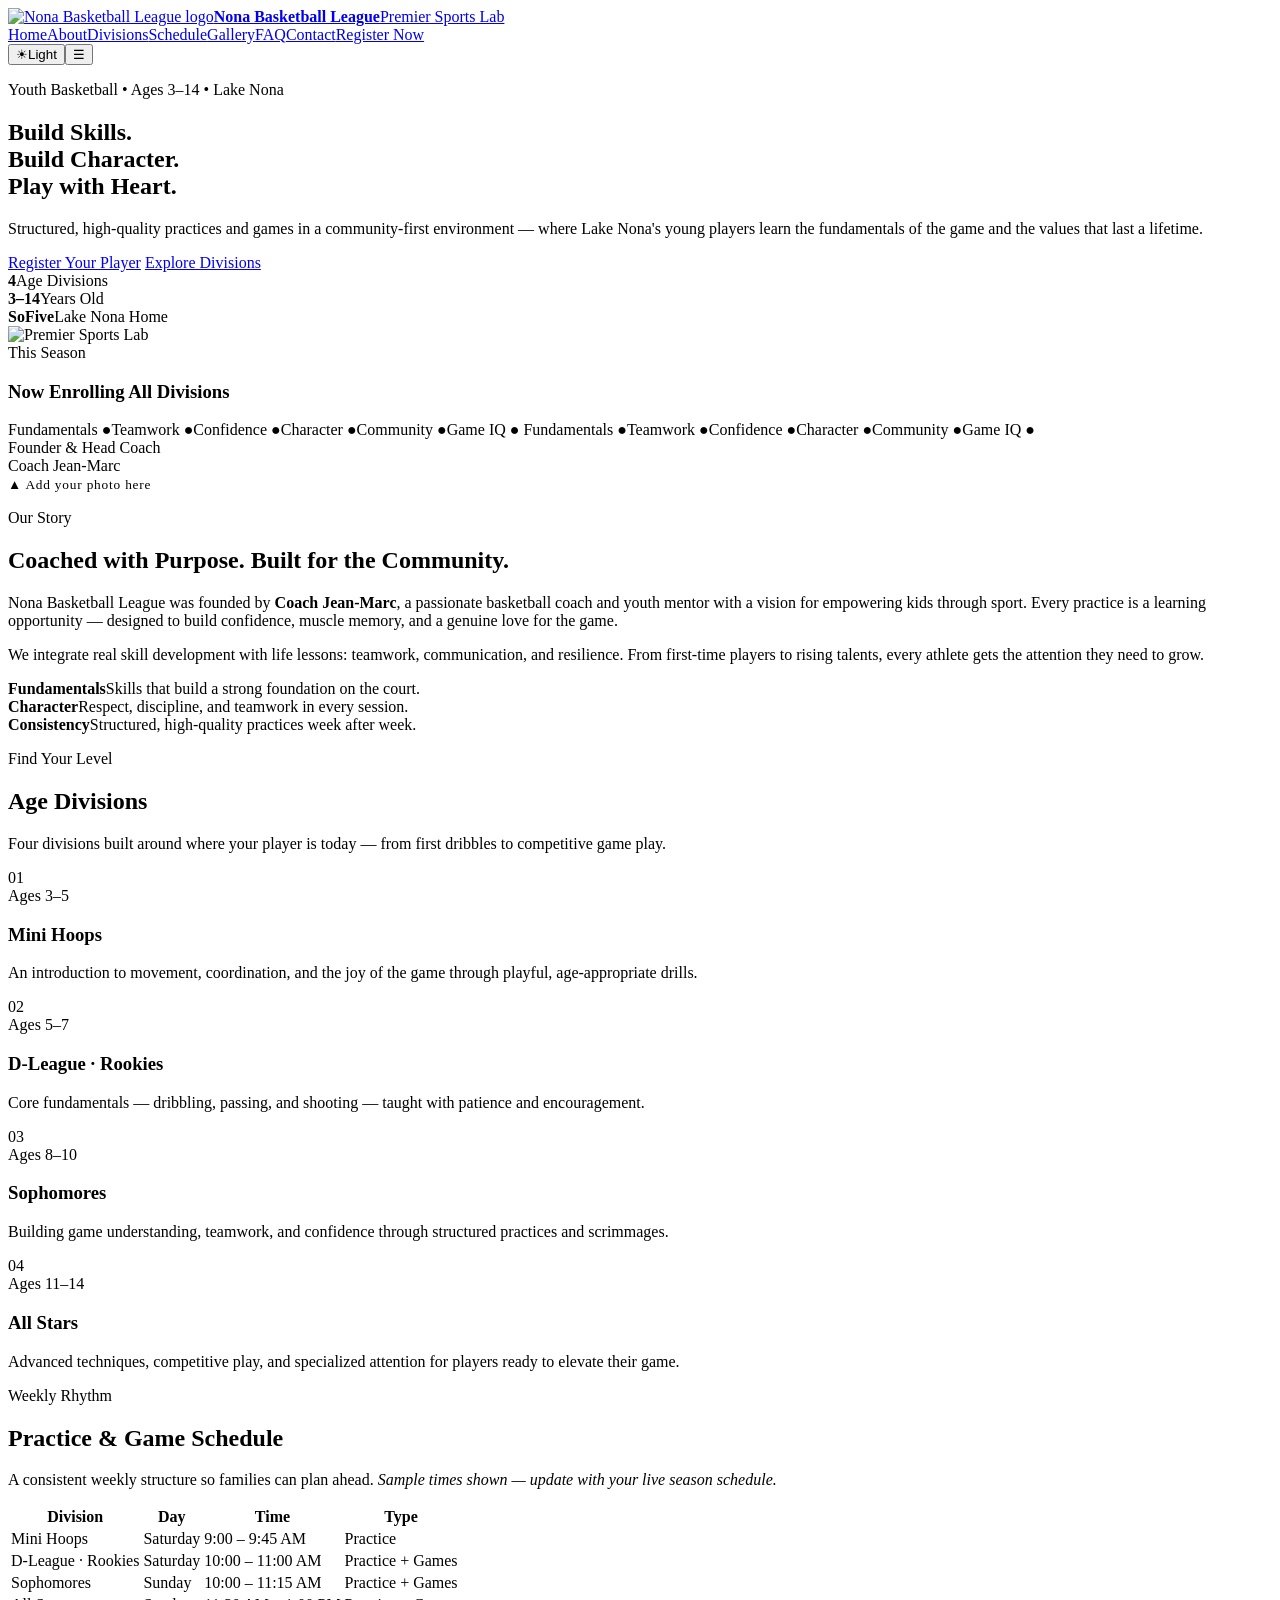
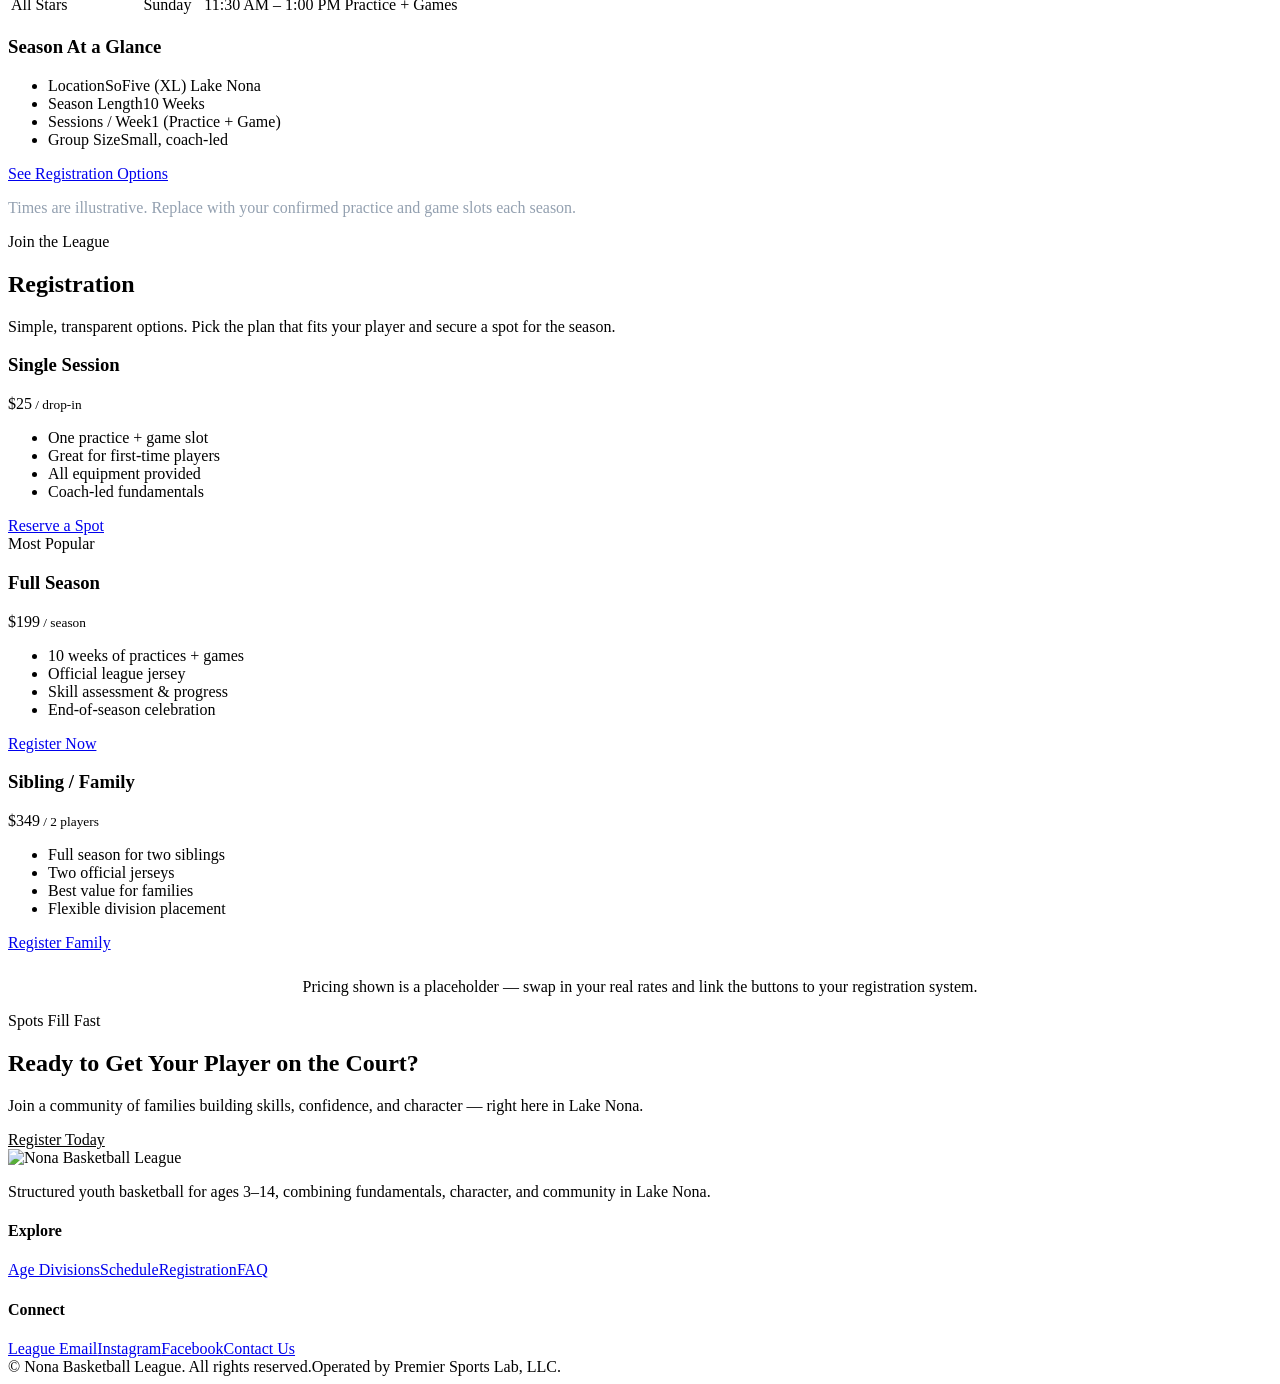
==== index.html @ 22190ec7 "Add files via upload" ====
<!doctype html><html lang="en"><head><meta charset="utf-8"><meta name="viewport" content="width=device-width,initial-scale=1"><title>Nona Basketball League | Lake Nona Youth Basketball</title><meta name="description" content="Structured youth basketball in Lake Nona for ages 3–14. Fundamentals, character, and community."><link rel="preconnect" href="https://fonts.googleapis.com"><link rel="preconnect" href="https://fonts.gstatic.com" crossorigin><link href="https://fonts.googleapis.com/css2?family=Anton&family=Barlow:wght@400;500;600;700&family=Barlow+Condensed:wght@600;700&display=swap" rel="stylesheet"><link rel="icon" href="assets/images/favicon.svg" type="image/svg+xml"><link rel="stylesheet" href="assets/css/styles.css"></head><body class="theme-dark"><header class="nav"><div class="wrap nav-inner"><a class="brand" href="index.html"><img class="logo-img" src="assets/images/image-1.png" alt="Nona Basketball League logo"><span class="brand-sub"><b>Nona Basketball League</b><span>Premier Sports Lab</span></span></a><nav class="links" id="menu" aria-label="Primary navigation"><a class="active" href="index.html">Home</a><a class="" href="about.html">About</a><a class="" href="divisions.html">Divisions</a><a class="" href="schedule.html">Schedule</a><a class="" href="gallery.html">Gallery</a><a class="" href="faq.html">FAQ</a><a class="" href="contact.html">Contact</a><a class="btn btn-primary nav-cta" data-href="registrationUrl" href="register.html">Register Now</a></nav><div class="nav-right"><button class="theme-toggle" id="themeToggle" type="button" aria-label="Toggle theme"><span id="themeIcon">☀</span><span id="themeLabel">Light</span></button><button class="burger" id="burger" type="button" aria-expanded="false" aria-controls="menu" aria-label="Open menu">☰</button></div></div></header><main><section class="hero" id="top" style="padding:0">
<div class="wrap hero-inner">
<div>
<p class="eyebrow">Youth Basketball • Ages 3–14 • Lake Nona</p>
<h1>Build <span class="o">Skills.</span><br/>Build <span class="g">Character.</span><br/>Play with Heart.</h1>
<p class="lead">Structured, high-quality practices and games in a community-first environment — where Lake Nona's young players learn the fundamentals of the game and the values that last a lifetime.</p>
<div class="hero-cta">
<a class="btn btn-primary" href="register.html">Register Your Player</a>
<a class="btn btn-ghost" href="divisions.html">Explore Divisions</a>
</div>
<div class="hero-stats">
<div class="s"><b>4</b><span>Age Divisions</span></div>
<div class="s"><b>3–14</b><span>Years Old</span></div>
<div class="s"><b>SoFive</b><span>Lake Nona Home</span></div>
</div>
</div>
<div class="hero-card">
<div class="court"></div>
<img alt="Premier Sports Lab" class="hero-logo" id="heroLogo" src="assets/images/image-1.png"/>
<div class="tag">
<div class="k">This Season</div>
<h3>Now Enrolling All Divisions</h3>
</div>
</div>
</div>
</section><div aria-hidden="true" class="strip">
<div class="track">
<span>Fundamentals <span class="dot">●</span></span><span>Teamwork <span class="dot">●</span></span><span>Confidence <span class="dot">●</span></span><span>Character <span class="dot">●</span></span><span>Community <span class="dot">●</span></span><span>Game IQ <span class="dot">●</span></span>
<span>Fundamentals <span class="dot">●</span></span><span>Teamwork <span class="dot">●</span></span><span>Confidence <span class="dot">●</span></span><span>Character <span class="dot">●</span></span><span>Community <span class="dot">●</span></span><span>Game IQ <span class="dot">●</span></span>
</div>
</div><section id="about">
<div class="wrap about-grid">
<div class="coach-photo">
<span class="badge">Founder &amp; Head Coach</span>
<div class="ph">Coach Jean-Marc<br/><small style="letter-spacing:.06em">▲ Add your photo here</small></div>
</div>
<div class="about-copy">
<p class="eyebrow">Our Story</p>
<h2>Coached with Purpose. Built for the Community.</h2>
<p>Nona Basketball League was founded by <b>Coach Jean-Marc</b>, a passionate basketball coach and youth mentor with a vision for empowering kids through sport. Every practice is a learning opportunity — designed to build confidence, muscle memory, and a genuine love for the game.</p>
<p style="margin-top:14px">We integrate real skill development with life lessons: teamwork, communication, and resilience. From first-time players to rising talents, every athlete gets the attention they need to grow.</p>
<div class="values">
<div class="value o"><b>Fundamentals</b><span>Skills that build a strong foundation on the court.</span></div>
<div class="value g"><b>Character</b><span>Respect, discipline, and teamwork in every session.</span></div>
<div class="value d"><b>Consistency</b><span>Structured, high-quality practices week after week.</span></div>
</div>
</div>
</div>
</section><section class="soft" id="divisions">
<div class="wrap">
<div class="section-head center">
<p class="eyebrow">Find Your Level</p>
<h2>Age Divisions</h2>
<p>Four divisions built around where your player is today — from first dribbles to competitive game play.</p>
</div>
<div class="div-grid">
<div class="div-card"><div class="num">01</div><span class="age">Ages 3–5</span><h3>Mini Hoops</h3><p>An introduction to movement, coordination, and the joy of the game through playful, age-appropriate drills.</p></div>
<div class="div-card"><div class="num">02</div><span class="age">Ages 5–7</span><h3>D-League · Rookies</h3><p>Core fundamentals — dribbling, passing, and shooting — taught with patience and encouragement.</p></div>
<div class="div-card"><div class="num">03</div><span class="age">Ages 8–10</span><h3>Sophomores</h3><p>Building game understanding, teamwork, and confidence through structured practices and scrimmages.</p></div>
<div class="div-card"><div class="num">04</div><span class="age">Ages 11–14</span><h3>All Stars</h3><p>Advanced techniques, competitive play, and specialized attention for players ready to elevate their game.</p></div>
</div>
</div>
</section><section id="schedule">
<div class="wrap">
<div class="section-head">
<p class="eyebrow">Weekly Rhythm</p>
<h2>Practice &amp; Game Schedule</h2>
<p>A consistent weekly structure so families can plan ahead. <em>Sample times shown — update with your live season schedule.</em></p>
</div>
<div class="sched-wrap">
<table class="sched">
<thead><tr><th>Division</th><th>Day</th><th>Time</th><th>Type</th></tr></thead>
<tbody>
<tr><td class="day">Mini Hoops</td><td>Saturday</td><td>9:00 – 9:45 AM</td><td><span class="pill">Practice</span></td></tr>
<tr><td class="day">D-League · Rookies</td><td>Saturday</td><td>10:00 – 11:00 AM</td><td><span class="pill">Practice + Games</span></td></tr>
<tr><td class="day">Sophomores</td><td>Sunday</td><td>10:00 – 11:15 AM</td><td><span class="pill">Practice + Games</span></td></tr>
<tr><td class="day">All Stars</td><td>Sunday</td><td>11:30 AM – 1:00 PM</td><td><span class="pill">Practice + Games</span></td></tr>
</tbody>
</table>
<div class="season-card">
<h3>Season At a Glance</h3>
<ul>
<li><span>Location</span><span>SoFive (XL) Lake Nona</span></li>
<li><span>Season Length</span><span>10 Weeks</span></li>
<li><span>Sessions / Week</span><span>1 (Practice + Game)</span></li>
<li><span>Group Size</span><span>Small, coach-led</span></li>
</ul>
<a class="btn btn-green" href="register.html" style="width:100%;justify-content:center;margin-top:18px">See Registration Options</a>
<p class="note" style="color:#93a0b0">Times are illustrative. Replace with your confirmed practice and game slots each season.</p>
</div>
</div>
</div>
</section><section class="soft" id="register">
<div class="wrap">
<div class="section-head center">
<p class="eyebrow">Join the League</p>
<h2>Registration</h2>
<p>Simple, transparent options. Pick the plan that fits your player and secure a spot for the season.</p>
</div>
<div class="price-grid">
<div class="price">
<h3>Single Session</h3>
<div class="amt">$25<small> / drop-in</small></div>
<ul><li>One practice + game slot</li><li>Great for first-time players</li><li>All equipment provided</li><li>Coach-led fundamentals</li></ul>
<a class="btn btn-primary" href="register.html">Reserve a Spot</a>
</div>
<div class="price feature">
<div class="rec">Most Popular</div>
<h3>Full Season</h3>
<div class="amt">$199<small> / season</small></div>
<ul><li>10 weeks of practices + games</li><li>Official league jersey</li><li>Skill assessment &amp; progress</li><li>End-of-season celebration</li></ul>
<a class="btn btn-primary" href="register.html">Register Now</a>
</div>
<div class="price">
<h3>Sibling / Family</h3>
<div class="amt">$349<small> / 2 players</small></div>
<ul><li>Full season for two siblings</li><li>Two official jerseys</li><li>Best value for families</li><li>Flexible division placement</li></ul>
<a class="btn btn-primary" href="register.html">Register Family</a>
</div>
</div>
<div style="max-width:820px;margin:26px auto 0;text-align:center"><span class="editnote" style="display:inline-block">Pricing shown is a placeholder — swap in your real rates and link the buttons to your registration system.</span></div>
</div>
</section><section style="padding-top:0">
<div class="wrap">
<div class="cta-band">
<p class="eyebrow">Spots Fill Fast</p>
<h2>Ready to Get Your Player on the Court?</h2>
<p>Join a community of families building skills, confidence, and character — right here in Lake Nona.</p>
<a class="btn" href="register.html" style="background:#fff;color:var(--orange-dark)">Register Today</a>
</div>
</div>
</section></main><footer><div class="wrap"><div class="foot-grid"><div class="foot-brand"><img src="assets/images/image-1.png" alt="Nona Basketball League" style="height:52px;width:auto"><p>Structured youth basketball for ages 3–14, combining fundamentals, character, and community in Lake Nona.</p></div><div><h4>Explore</h4><a href="divisions.html">Age Divisions</a><a href="schedule.html">Schedule</a><a href="register.html">Registration</a><a href="faq.html">FAQ</a></div><div><h4>Connect</h4><a data-href="email" href="contact.html"><span data-config="email">League Email</span></a><a data-href="instagramUrl" href="#">Instagram</a><a data-href="facebookUrl" href="#">Facebook</a><a href="contact.html">Contact Us</a></div></div><div class="foot-bottom"><span>© <span data-year></span> Nona Basketball League. All rights reserved.</span><span>Operated by <span data-config="legalName">Premier Sports Lab, LLC</span>.</span></div></div></footer><script src="assets/js/config.js"></script><script src="assets/js/site.js"></script></body></html>
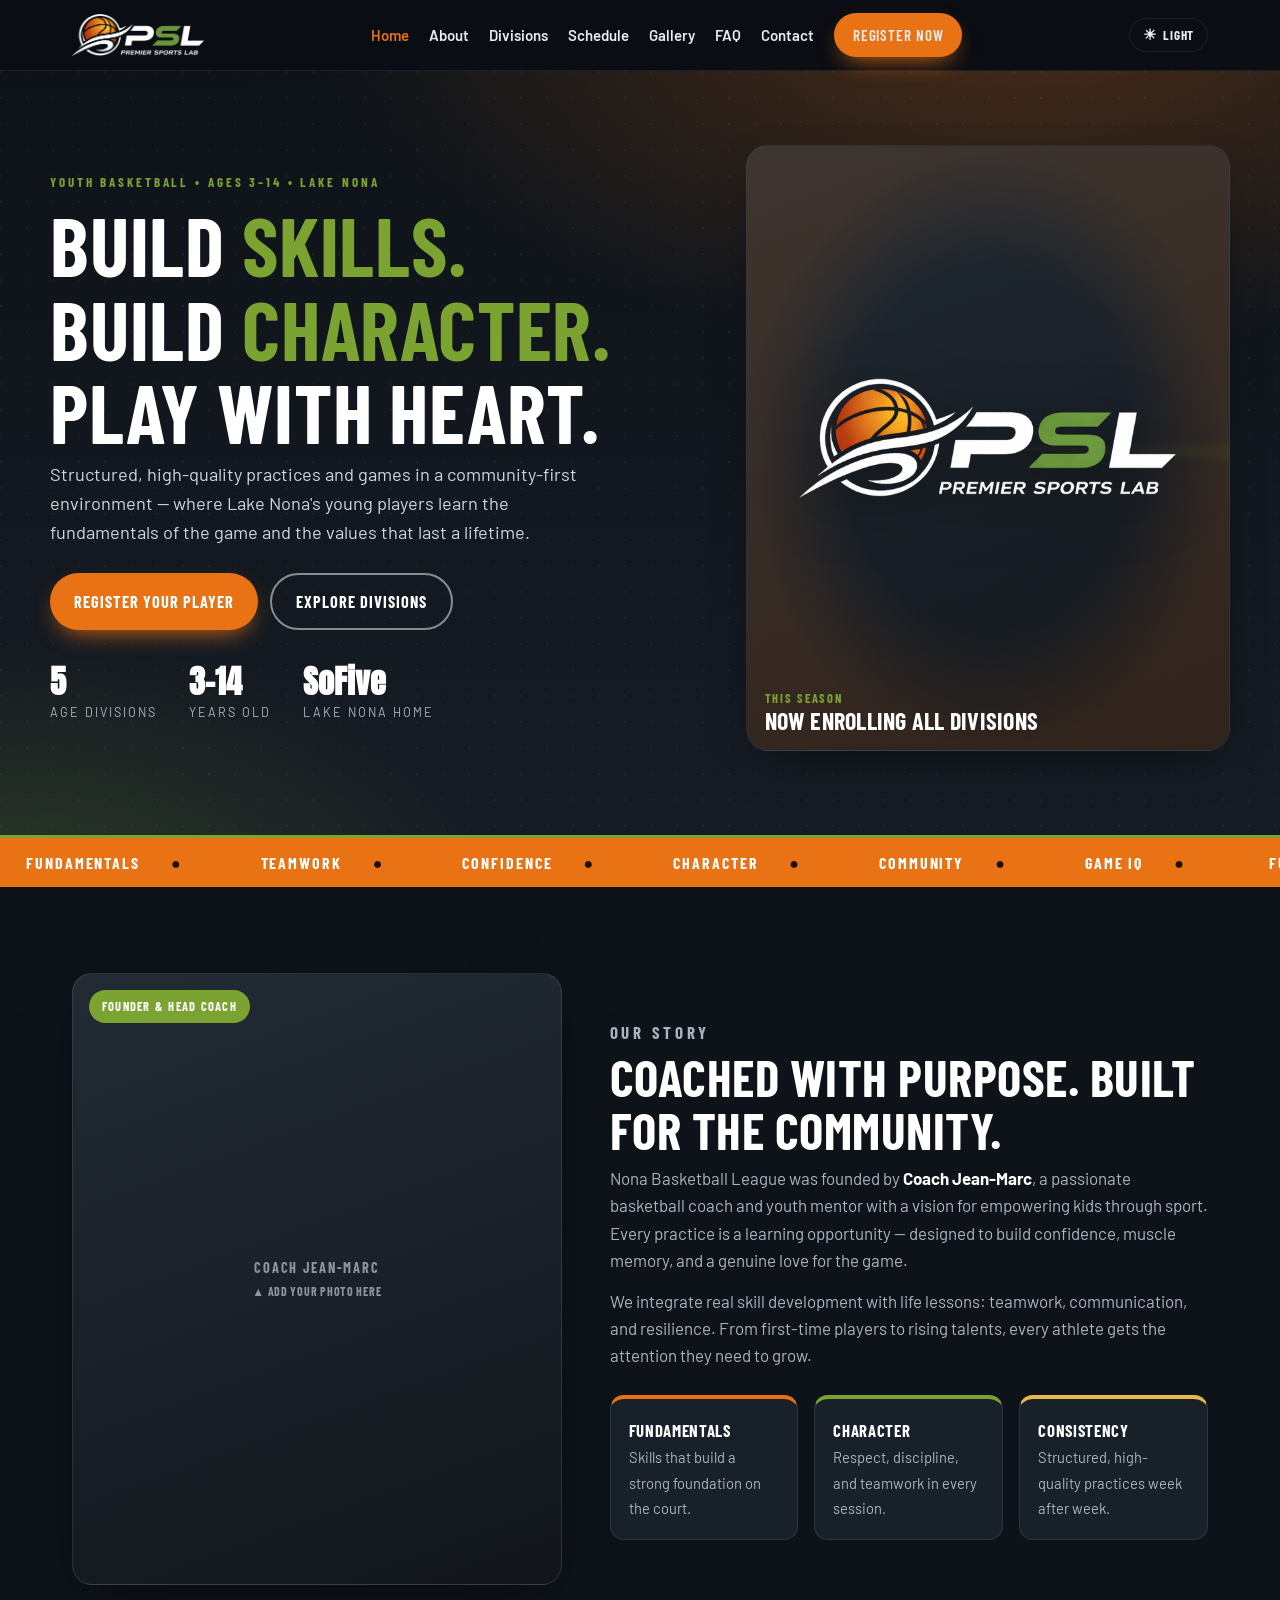
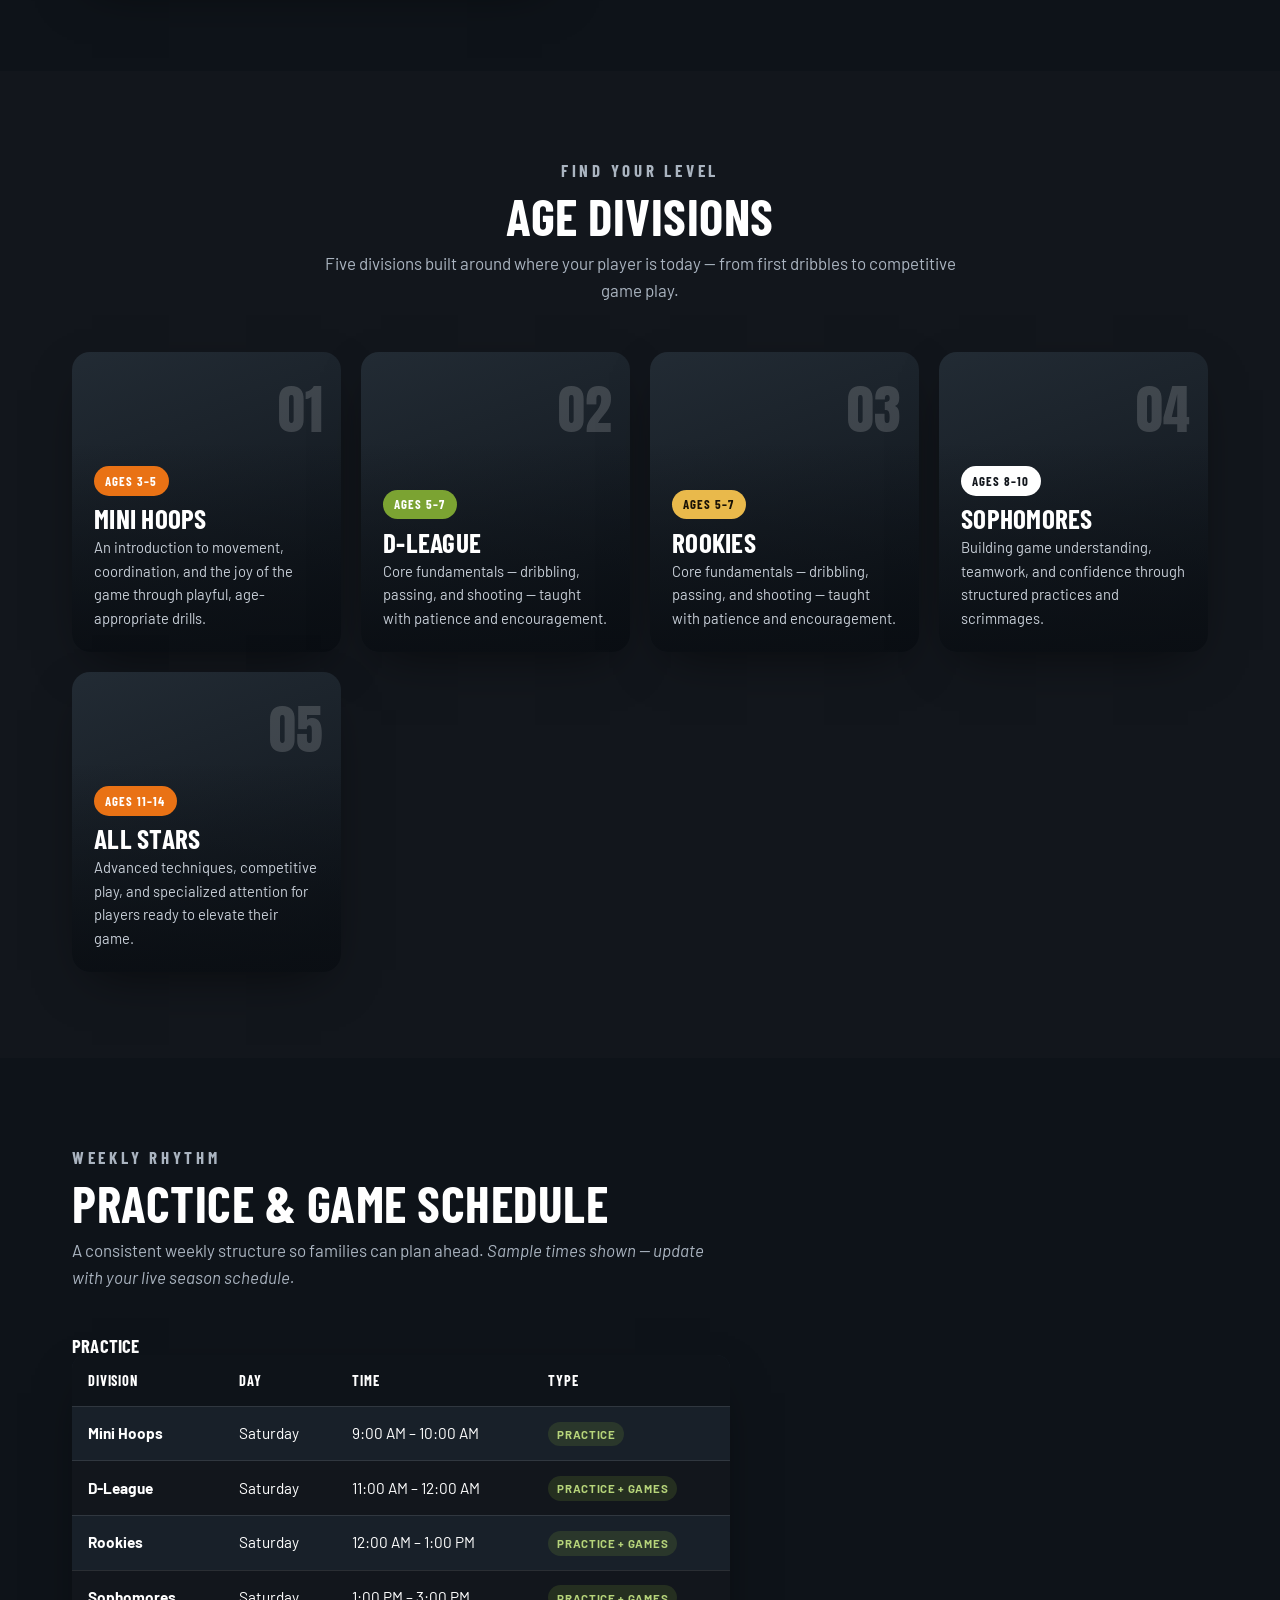
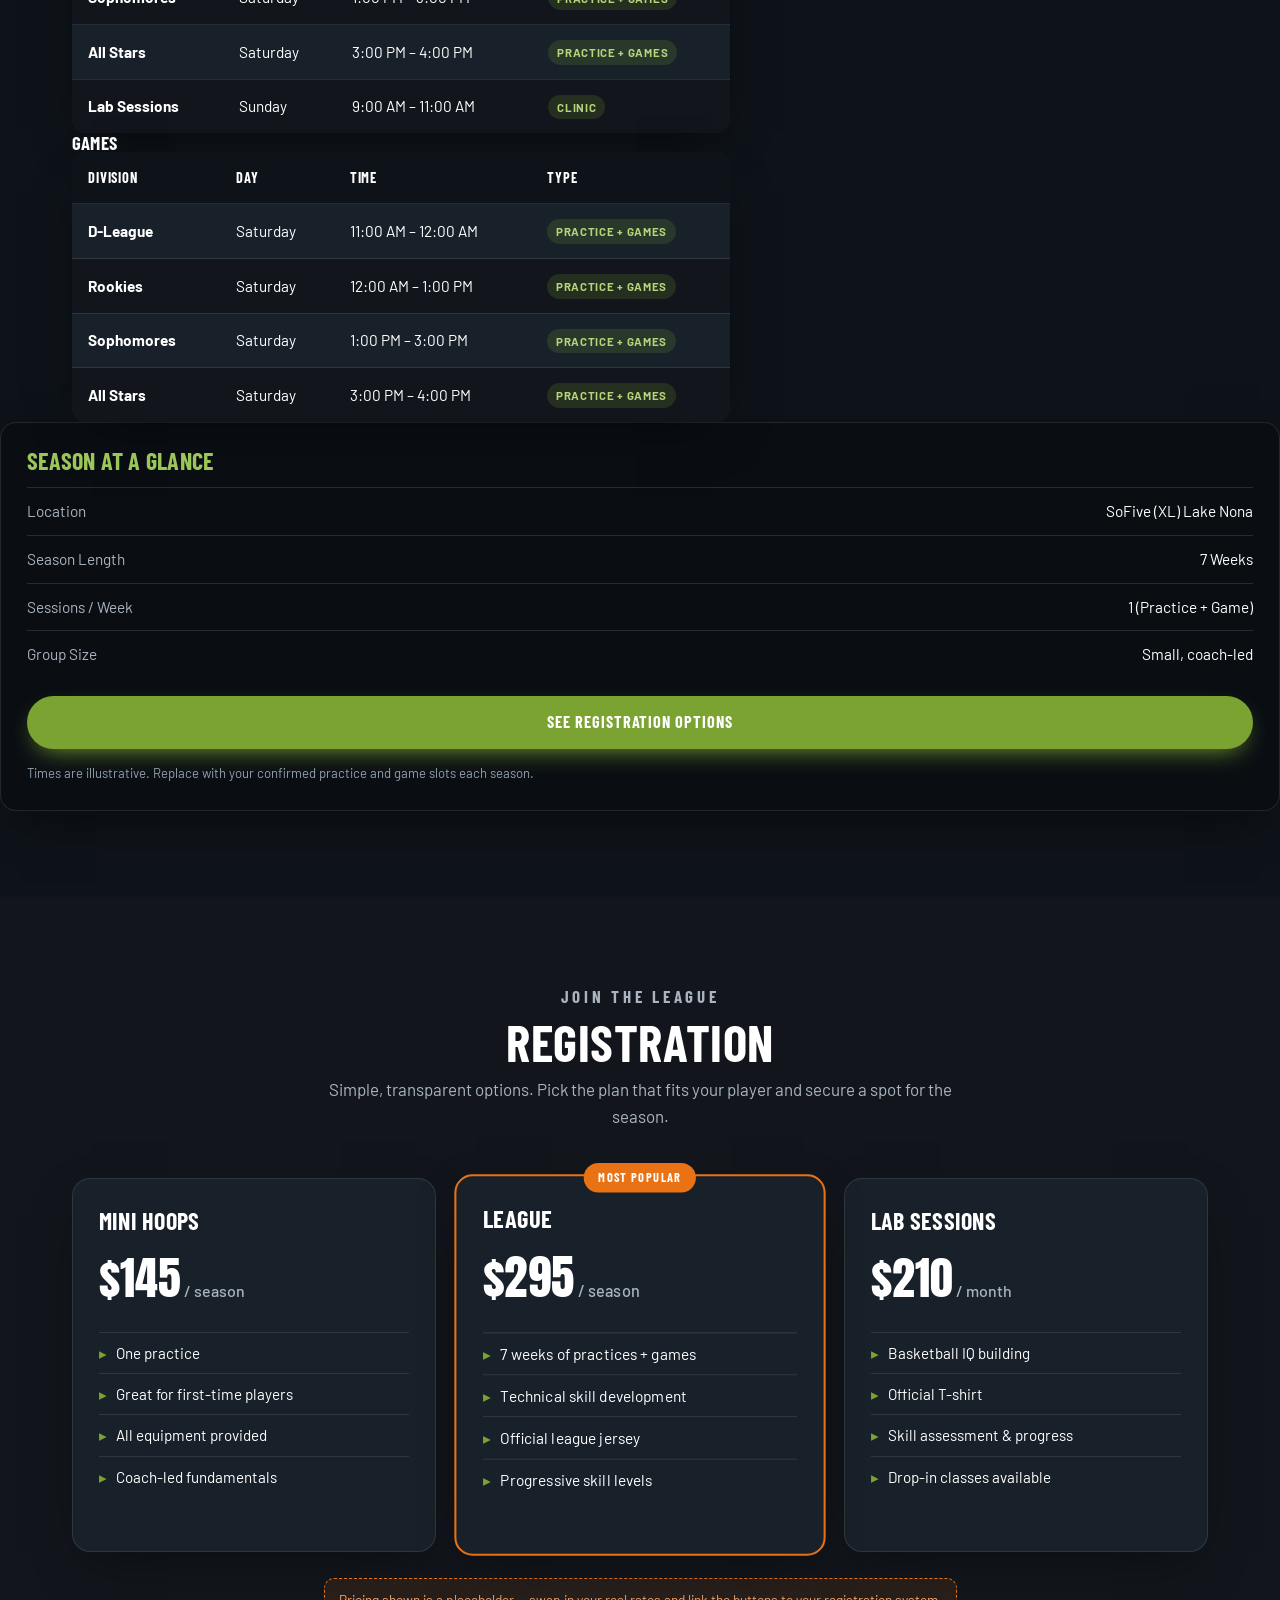
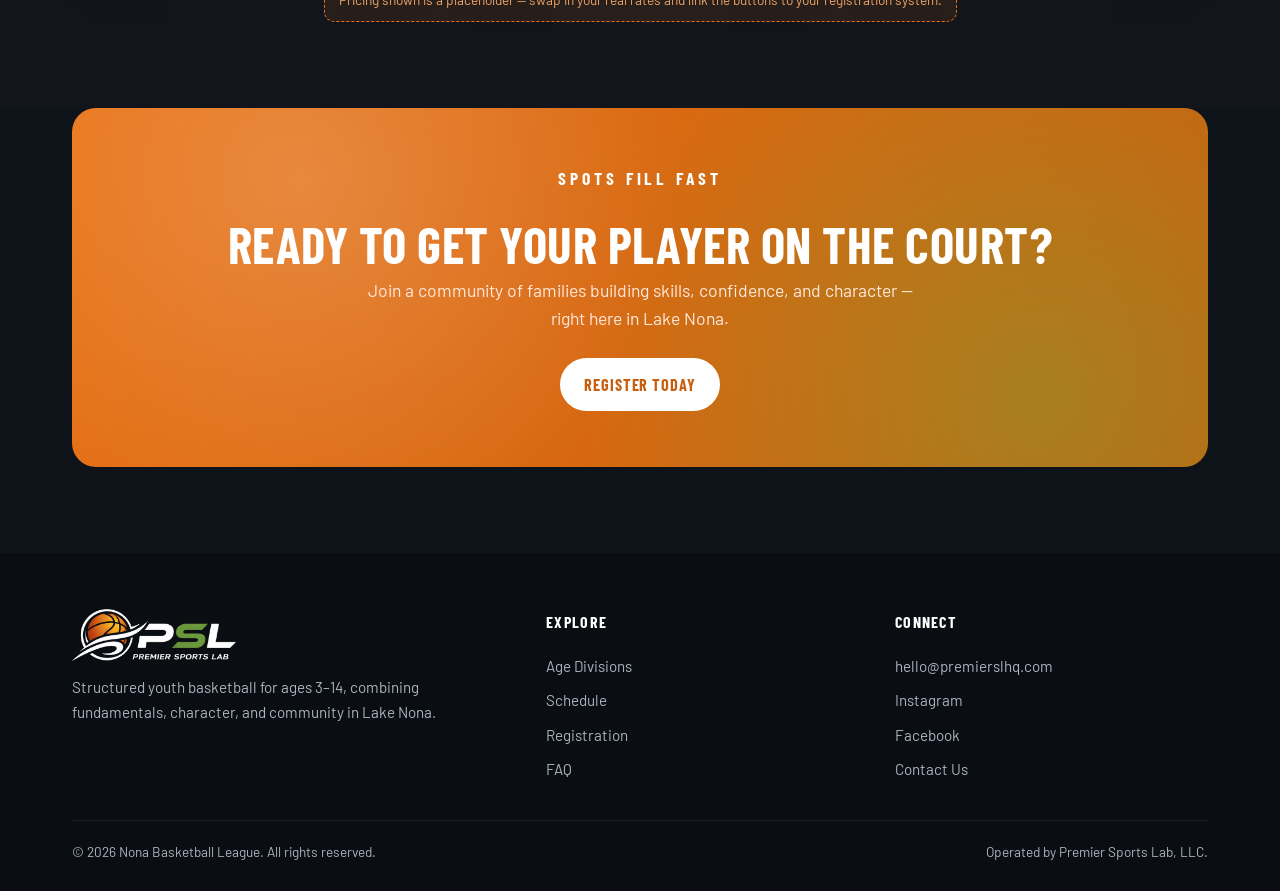
==== commit 2254e7cf: "ADDED FROM PREVIEW" ====
--- a/index.html
+++ b/index.html
@@ -1,132 +1,478 @@
-<!doctype html><html lang="en"><head><meta charset="utf-8"><meta name="viewport" content="width=device-width,initial-scale=1"><title>Nona Basketball League | Lake Nona Youth Basketball</title><meta name="description" content="Structured youth basketball in Lake Nona for ages 3–14. Fundamentals, character, and community."><link rel="preconnect" href="https://fonts.googleapis.com"><link rel="preconnect" href="https://fonts.gstatic.com" crossorigin><link href="https://fonts.googleapis.com/css2?family=Anton&family=Barlow:wght@400;500;600;700&family=Barlow+Condensed:wght@600;700&display=swap" rel="stylesheet"><link rel="icon" href="assets/images/favicon.svg" type="image/svg+xml"><link rel="stylesheet" href="assets/css/styles.css"></head><body class="theme-dark"><header class="nav"><div class="wrap nav-inner"><a class="brand" href="index.html"><img class="logo-img" src="assets/images/image-1.png" alt="Nona Basketball League logo"><span class="brand-sub"><b>Nona Basketball League</b><span>Premier Sports Lab</span></span></a><nav class="links" id="menu" aria-label="Primary navigation"><a class="active" href="index.html">Home</a><a class="" href="about.html">About</a><a class="" href="divisions.html">Divisions</a><a class="" href="schedule.html">Schedule</a><a class="" href="gallery.html">Gallery</a><a class="" href="faq.html">FAQ</a><a class="" href="contact.html">Contact</a><a class="btn btn-primary nav-cta" data-href="registrationUrl" href="register.html">Register Now</a></nav><div class="nav-right"><button class="theme-toggle" id="themeToggle" type="button" aria-label="Toggle theme"><span id="themeIcon">☀</span><span id="themeLabel">Light</span></button><button class="burger" id="burger" type="button" aria-expanded="false" aria-controls="menu" aria-label="Open menu">☰</button></div></div></header><main><section class="hero" id="top" style="padding:0">
-<div class="wrap hero-inner">
-<div>
-<p class="eyebrow">Youth Basketball • Ages 3–14 • Lake Nona</p>
-<h1>Build <span class="o">Skills.</span><br/>Build <span class="g">Character.</span><br/>Play with Heart.</h1>
-<p class="lead">Structured, high-quality practices and games in a community-first environment — where Lake Nona's young players learn the fundamentals of the game and the values that last a lifetime.</p>
-<div class="hero-cta">
-<a class="btn btn-primary" href="register.html">Register Your Player</a>
-<a class="btn btn-ghost" href="divisions.html">Explore Divisions</a>
-</div>
-<div class="hero-stats">
-<div class="s"><b>4</b><span>Age Divisions</span></div>
-<div class="s"><b>3–14</b><span>Years Old</span></div>
-<div class="s"><b>SoFive</b><span>Lake Nona Home</span></div>
-</div>
-</div>
-<div class="hero-card">
-<div class="court"></div>
-<img alt="Premier Sports Lab" class="hero-logo" id="heroLogo" src="assets/images/image-1.png"/>
-<div class="tag">
-<div class="k">This Season</div>
-<h3>Now Enrolling All Divisions</h3>
-</div>
-</div>
-</div>
-</section><div aria-hidden="true" class="strip">
-<div class="track">
-<span>Fundamentals <span class="dot">●</span></span><span>Teamwork <span class="dot">●</span></span><span>Confidence <span class="dot">●</span></span><span>Character <span class="dot">●</span></span><span>Community <span class="dot">●</span></span><span>Game IQ <span class="dot">●</span></span>
-<span>Fundamentals <span class="dot">●</span></span><span>Teamwork <span class="dot">●</span></span><span>Confidence <span class="dot">●</span></span><span>Character <span class="dot">●</span></span><span>Community <span class="dot">●</span></span><span>Game IQ <span class="dot">●</span></span>
-</div>
-</div><section id="about">
-<div class="wrap about-grid">
-<div class="coach-photo">
-<span class="badge">Founder &amp; Head Coach</span>
-<div class="ph">Coach Jean-Marc<br/><small style="letter-spacing:.06em">▲ Add your photo here</small></div>
-</div>
-<div class="about-copy">
-<p class="eyebrow">Our Story</p>
-<h2>Coached with Purpose. Built for the Community.</h2>
-<p>Nona Basketball League was founded by <b>Coach Jean-Marc</b>, a passionate basketball coach and youth mentor with a vision for empowering kids through sport. Every practice is a learning opportunity — designed to build confidence, muscle memory, and a genuine love for the game.</p>
-<p style="margin-top:14px">We integrate real skill development with life lessons: teamwork, communication, and resilience. From first-time players to rising talents, every athlete gets the attention they need to grow.</p>
-<div class="values">
-<div class="value o"><b>Fundamentals</b><span>Skills that build a strong foundation on the court.</span></div>
-<div class="value g"><b>Character</b><span>Respect, discipline, and teamwork in every session.</span></div>
-<div class="value d"><b>Consistency</b><span>Structured, high-quality practices week after week.</span></div>
-</div>
-</div>
-</div>
-</section><section class="soft" id="divisions">
-<div class="wrap">
-<div class="section-head center">
-<p class="eyebrow">Find Your Level</p>
-<h2>Age Divisions</h2>
-<p>Four divisions built around where your player is today — from first dribbles to competitive game play.</p>
-</div>
-<div class="div-grid">
-<div class="div-card"><div class="num">01</div><span class="age">Ages 3–5</span><h3>Mini Hoops</h3><p>An introduction to movement, coordination, and the joy of the game through playful, age-appropriate drills.</p></div>
-<div class="div-card"><div class="num">02</div><span class="age">Ages 5–7</span><h3>D-League · Rookies</h3><p>Core fundamentals — dribbling, passing, and shooting — taught with patience and encouragement.</p></div>
-<div class="div-card"><div class="num">03</div><span class="age">Ages 8–10</span><h3>Sophomores</h3><p>Building game understanding, teamwork, and confidence through structured practices and scrimmages.</p></div>
-<div class="div-card"><div class="num">04</div><span class="age">Ages 11–14</span><h3>All Stars</h3><p>Advanced techniques, competitive play, and specialized attention for players ready to elevate their game.</p></div>
-</div>
-</div>
-</section><section id="schedule">
-<div class="wrap">
-<div class="section-head">
-<p class="eyebrow">Weekly Rhythm</p>
-<h2>Practice &amp; Game Schedule</h2>
-<p>A consistent weekly structure so families can plan ahead. <em>Sample times shown — update with your live season schedule.</em></p>
-</div>
-<div class="sched-wrap">
-<table class="sched">
-<thead><tr><th>Division</th><th>Day</th><th>Time</th><th>Type</th></tr></thead>
-<tbody>
-<tr><td class="day">Mini Hoops</td><td>Saturday</td><td>9:00 – 9:45 AM</td><td><span class="pill">Practice</span></td></tr>
-<tr><td class="day">D-League · Rookies</td><td>Saturday</td><td>10:00 – 11:00 AM</td><td><span class="pill">Practice + Games</span></td></tr>
-<tr><td class="day">Sophomores</td><td>Sunday</td><td>10:00 – 11:15 AM</td><td><span class="pill">Practice + Games</span></td></tr>
-<tr><td class="day">All Stars</td><td>Sunday</td><td>11:30 AM – 1:00 PM</td><td><span class="pill">Practice + Games</span></td></tr>
-</tbody>
-</table>
-<div class="season-card">
-<h3>Season At a Glance</h3>
-<ul>
-<li><span>Location</span><span>SoFive (XL) Lake Nona</span></li>
-<li><span>Season Length</span><span>10 Weeks</span></li>
-<li><span>Sessions / Week</span><span>1 (Practice + Game)</span></li>
-<li><span>Group Size</span><span>Small, coach-led</span></li>
-</ul>
-<a class="btn btn-green" href="register.html" style="width:100%;justify-content:center;margin-top:18px">See Registration Options</a>
-<p class="note" style="color:#93a0b0">Times are illustrative. Replace with your confirmed practice and game slots each season.</p>
-</div>
-</div>
-</div>
-</section><section class="soft" id="register">
-<div class="wrap">
-<div class="section-head center">
-<p class="eyebrow">Join the League</p>
-<h2>Registration</h2>
-<p>Simple, transparent options. Pick the plan that fits your player and secure a spot for the season.</p>
-</div>
-<div class="price-grid">
-<div class="price">
-<h3>Single Session</h3>
-<div class="amt">$25<small> / drop-in</small></div>
-<ul><li>One practice + game slot</li><li>Great for first-time players</li><li>All equipment provided</li><li>Coach-led fundamentals</li></ul>
-<a class="btn btn-primary" href="register.html">Reserve a Spot</a>
-</div>
-<div class="price feature">
-<div class="rec">Most Popular</div>
-<h3>Full Season</h3>
-<div class="amt">$199<small> / season</small></div>
-<ul><li>10 weeks of practices + games</li><li>Official league jersey</li><li>Skill assessment &amp; progress</li><li>End-of-season celebration</li></ul>
-<a class="btn btn-primary" href="register.html">Register Now</a>
-</div>
-<div class="price">
-<h3>Sibling / Family</h3>
-<div class="amt">$349<small> / 2 players</small></div>
-<ul><li>Full season for two siblings</li><li>Two official jerseys</li><li>Best value for families</li><li>Flexible division placement</li></ul>
-<a class="btn btn-primary" href="register.html">Register Family</a>
-</div>
-</div>
-<div style="max-width:820px;margin:26px auto 0;text-align:center"><span class="editnote" style="display:inline-block">Pricing shown is a placeholder — swap in your real rates and link the buttons to your registration system.</span></div>
-</div>
-</section><section style="padding-top:0">
-<div class="wrap">
-<div class="cta-band">
-<p class="eyebrow">Spots Fill Fast</p>
-<h2>Ready to Get Your Player on the Court?</h2>
-<p>Join a community of families building skills, confidence, and character — right here in Lake Nona.</p>
-<a class="btn" href="register.html" style="background:#fff;color:var(--orange-dark)">Register Today</a>
-</div>
-</div>
-</section></main><footer><div class="wrap"><div class="foot-grid"><div class="foot-brand"><img src="assets/images/image-1.png" alt="Nona Basketball League" style="height:52px;width:auto"><p>Structured youth basketball for ages 3–14, combining fundamentals, character, and community in Lake Nona.</p></div><div><h4>Explore</h4><a href="divisions.html">Age Divisions</a><a href="schedule.html">Schedule</a><a href="register.html">Registration</a><a href="faq.html">FAQ</a></div><div><h4>Connect</h4><a data-href="email" href="contact.html"><span data-config="email">League Email</span></a><a data-href="instagramUrl" href="#">Instagram</a><a data-href="facebookUrl" href="#">Facebook</a><a href="contact.html">Contact Us</a></div></div><div class="foot-bottom"><span>© <span data-year></span> Nona Basketball League. All rights reserved.</span><span>Operated by <span data-config="legalName">Premier Sports Lab, LLC</span>.</span></div></div></footer><script src="assets/js/config.js"></script><script src="assets/js/site.js"></script></body></html>+<!DOCTYPE html>
+<html lang="en">
+  <head>
+    <meta charset="utf-8" />
+    <meta name="viewport" content="width=device-width,initial-scale=1" />
+    <title>Nona Basketball League | Lake Nona Youth Basketball</title>
+    <meta
+      name="description"
+      content="Structured youth basketball in Lake Nona for ages 3–14. Fundamentals, character, and community."
+    />
+    <link rel="preconnect" href="https://fonts.googleapis.com" />
+    <link rel="preconnect" href="https://fonts.gstatic.com" crossorigin />
+    <link
+      href="https://fonts.googleapis.com/css2?family=Anton&family=Barlow:wght@400;500;600;700&family=Barlow+Condensed:wght@600;700&display=swap"
+      rel="stylesheet"
+    />
+    <link rel="icon" href="assets/images/favicon.svg" type="image/svg+xml" />
+    <link rel="stylesheet" href="assets/css/styles.css" />
+  </head>
+  <body class="theme-dark">
+    <header class="nav">
+      <div class="wrap nav-inner">
+        <a class="brand" href="index.html"
+          ><img
+            class="logo-img"
+            src="assets/images/image-1.png"
+            alt="Nona Basketball League logo"
+          /><span class="brand-sub"
+            ><b>Nona Basketball League</b><span>Premier Sports Lab</span></span
+          ></a
+        >
+        <nav class="links" id="menu" aria-label="Primary navigation">
+          <a class="active" href="index.html">Home</a
+          ><a class="" href="about.html">About</a
+          ><a class="" href="divisions.html">Divisions</a
+          ><a class="" href="schedule.html">Schedule</a
+          ><a class="" href="gallery.html">Gallery</a
+          ><a class="" href="faq.html">FAQ</a
+          ><a class="" href="contact.html">Contact</a
+          ><a
+            class="btn btn-primary nav-cta"
+            data-href="registrationUrl"
+            href="register.html"
+            >Register Now</a
+          >
+        </nav>
+        <div class="nav-right">
+          <button
+            class="theme-toggle"
+            id="themeToggle"
+            type="button"
+            aria-label="Toggle theme"
+          >
+            <span id="themeIcon">☀</span
+            ><span id="themeLabel">Light</span></button
+          ><button
+            class="burger"
+            id="burger"
+            type="button"
+            aria-expanded="false"
+            aria-controls="menu"
+            aria-label="Open menu"
+          >
+            ☰
+          </button>
+        </div>
+      </div>
+    </header>
+    <main>
+      <section class="hero" id="top" style="padding: 0">
+        <div class="wrap hero-inner">
+          <div>
+            <p class="eyebrow">Youth Basketball • Ages 3–14 • Lake Nona</p>
+            <h1>
+              Build <span class="o">Skills.</span><br />Build
+              <span class="g">Character.</span><br />Play with Heart.
+            </h1>
+            <p class="lead">
+              Structured, high-quality practices and games in a community-first
+              environment — where Lake Nona's young players learn the
+              fundamentals of the game and the values that last a lifetime.
+            </p>
+            <div class="hero-cta">
+              <a class="btn btn-primary" href="register.html"
+                >Register Your Player</a
+              >
+              <a class="btn btn-ghost" href="divisions.html"
+                >Explore Divisions</a
+              >
+            </div>
+            <div class="hero-stats">
+              <div class="s"><b>5</b><span>Age Divisions</span></div>
+              <div class="s"><b>3–14</b><span>Years Old</span></div>
+              <div class="s"><b>SoFive</b><span>Lake Nona Home</span></div>
+            </div>
+          </div>
+          <div class="hero-card">
+            <div class="court"></div>
+            <img
+              alt="Premier Sports Lab"
+              class="hero-logo"
+              id="heroLogo"
+              src="assets/images/image-1.png"
+            />
+            <div class="tag">
+              <div class="k">This Season</div>
+              <h3>Now Enrolling All Divisions</h3>
+            </div>
+          </div>
+        </div>
+      </section>
+      <div aria-hidden="true" class="strip">
+        <div class="track">
+          <span>Fundamentals <span class="dot">●</span></span
+          ><span>Teamwork <span class="dot">●</span></span
+          ><span>Confidence <span class="dot">●</span></span
+          ><span>Character <span class="dot">●</span></span
+          ><span>Community <span class="dot">●</span></span
+          ><span>Game IQ <span class="dot">●</span></span>
+          <span>Fundamentals <span class="dot">●</span></span
+          ><span>Teamwork <span class="dot">●</span></span
+          ><span>Confidence <span class="dot">●</span></span
+          ><span>Character <span class="dot">●</span></span
+          ><span>Community <span class="dot">●</span></span
+          ><span>Game IQ <span class="dot">●</span></span>
+        </div>
+      </div>
+      <section id="about">
+        <div class="wrap about-grid">
+          <div class="coach-photo">
+            <span class="badge">Founder &amp; Head Coach</span>
+            <div class="ph">
+              Coach Jean-Marc<br /><small style="letter-spacing: 0.06em"
+                >▲ Add your photo here</small
+              >
+            </div>
+          </div>
+          <div class="about-copy">
+            <p class="eyebrow">Our Story</p>
+            <h2>Coached with Purpose. Built for the Community.</h2>
+            <p>
+              Nona Basketball League was founded by <b>Coach Jean-Marc</b>, a
+              passionate basketball coach and youth mentor with a vision for
+              empowering kids through sport. Every practice is a learning
+              opportunity — designed to build confidence, muscle memory, and a
+              genuine love for the game.
+            </p>
+            <p style="margin-top: 14px">
+              We integrate real skill development with life lessons: teamwork,
+              communication, and resilience. From first-time players to rising
+              talents, every athlete gets the attention they need to grow.
+            </p>
+            <div class="values">
+              <div class="value o">
+                <b>Fundamentals</b
+                ><span
+                  >Skills that build a strong foundation on the court.</span
+                >
+              </div>
+              <div class="value g">
+                <b>Character</b
+                ><span
+                  >Respect, discipline, and teamwork in every session.</span
+                >
+              </div>
+              <div class="value d">
+                <b>Consistency</b
+                ><span
+                  >Structured, high-quality practices week after week.</span
+                >
+              </div>
+            </div>
+          </div>
+        </div>
+      </section>
+      <section class="soft" id="divisions">
+        <div class="wrap">
+          <div class="section-head center">
+            <p class="eyebrow">Find Your Level</p>
+            <h2>Age Divisions</h2>
+            <p>
+              Five divisions built around where your player is today — from
+              first dribbles to competitive game play.
+            </p>
+          </div>
+          <div class="div-grid">
+            <div class="div-card">
+              <div class="num">01</div>
+              <span class="age">Ages 3–5</span>
+              <h3>Mini Hoops</h3>
+              <p>
+                An introduction to movement, coordination, and the joy of the
+                game through playful, age-appropriate drills.
+              </p>
+            </div>
+            <div class="div-card">
+              <div class="num">02</div>
+              <span class="age">Ages 5–7</span>
+              <h3>D-League</h3>
+              <p>
+                Core fundamentals — dribbling, passing, and shooting — taught
+                with patience and encouragement.
+              </p>
+            </div>
+            <div class="div-card">
+              <div class="num">03</div>
+              <span class="age">Ages 5–7</span>
+              <h3>Rookies</h3>
+              <p>
+                Core fundamentals — dribbling, passing, and shooting — taught
+                with patience and encouragement.
+              </p>
+            </div>
+            <div class="div-card">
+              <div class="num">04</div>
+              <span class="age">Ages 8–10</span>
+              <h3>Sophomores</h3>
+              <p>
+                Building game understanding, teamwork, and confidence through
+                structured practices and scrimmages.
+              </p>
+            </div>
+            <div class="div-card">
+              <div class="num">05</div>
+              <span class="age">Ages 11–14</span>
+              <h3>All Stars</h3>
+              <p>
+                Advanced techniques, competitive play, and specialized attention
+                for players ready to elevate their game.
+              </p>
+            </div>
+          </div>
+        </div>
+      </section>
+      <section id="schedule">
+        <div class="wrap">
+          <div class="section-head">
+            <p class="eyebrow">Weekly Rhythm</p>
+            <h2>Practice &amp; Game Schedule</h2>
+            <p>
+              A consistent weekly structure so families can plan ahead.
+              <em
+                >Sample times shown — update with your live season schedule.</em
+              >
+            </p>
+          </div>
+          <div>
+            <h3>Practice</h3>
+            <div class="sched-wrap">
+              <table class="sched">
+                <thead>
+                  <tr>
+                    <th>Division</th>
+                    <th>Day</th>
+                    <th>Time</th>
+                    <th>Type</th>
+                  </tr>
+                </thead>
+                <tbody>
+                  <tr>
+                    <td class="day">Mini Hoops</td>
+                    <td>Saturday</td>
+                    <td>9:00 AM – 10:00 AM</td>
+                    <td><span class="pill">Practice</span></td>
+                  </tr>
+                  <tr>
+                    <td class="day">D-League</td>
+                    <td>Saturday</td>
+                    <td>11:00 AM – 12:00 AM</td>
+                    <td><span class="pill">Practice + Games</span></td>
+                  </tr>
+                  <tr>
+                    <td class="day">Rookies</td>
+                    <td>Saturday</td>
+                    <td>12:00 AM – 1:00 PM</td>
+                    <td><span class="pill">Practice + Games</span></td>
+                  </tr>
+                  <tr>
+                    <td class="day">Sophomores</td>
+                    <td>Saturday</td>
+                    <td>1:00 PM – 3:00 PM</td>
+                    <td><span class="pill">Practice + Games</span></td>
+                  </tr>
+                  <tr>
+                    <td class="day">All Stars</td>
+                    <td>Saturday</td>
+                    <td>3:00 PM – 4:00 PM</td>
+                    <td><span class="pill">Practice + Games</span></td>
+                  </tr>
+                  <tr>
+                    <td class="day">Lab Sessions</td>
+                    <td>Sunday</td>
+                    <td>9:00 AM – 11:00 AM</td>
+                    <td><span class="pill">Clinic</span></td>
+                  </tr>
+                </tbody>
+              </table>
+            </div>
+          </div>
+          <h3>Games</h3>
+          <div class="sched-wrap">
+            <table class="sched">
+              <thead>
+                <tr>
+                  <th>Division</th>
+                  <th>Day</th>
+                  <th>Time</th>
+                  <th>Type</th>
+                </tr>
+              </thead>
+              <tbody>
+                <tr>
+                  <td class="day">D-League</td>
+                  <td>Saturday</td>
+                  <td>11:00 AM – 12:00 AM</td>
+                  <td><span class="pill">Practice + Games</span></td>
+                </tr>
+                <tr>
+                  <td class="day">Rookies</td>
+                  <td>Saturday</td>
+                  <td>12:00 AM – 1:00 PM</td>
+                  <td><span class="pill">Practice + Games</span></td>
+                </tr>
+                <tr>
+                  <td class="day">Sophomores</td>
+                  <td>Saturday</td>
+                  <td>1:00 PM – 3:00 PM</td>
+                  <td><span class="pill">Practice + Games</span></td>
+                </tr>
+                <tr>
+                  <td class="day">All Stars</td>
+                  <td>Saturday</td>
+                  <td>3:00 PM – 4:00 PM</td>
+                  <td><span class="pill">Practice + Games</span></td>
+                </tr>
+              </tbody>
+            </table>
+          </div>
+        </div>
+        <div class="season-card">
+          <h3>Season At a Glance</h3>
+          <ul>
+            <li><span>Location</span><span>SoFive (XL) Lake Nona</span></li>
+            <li><span>Season Length</span><span>7 Weeks</span></li>
+            <li>
+              <span>Sessions / Week</span><span>1 (Practice + Game)</span>
+            </li>
+            <li><span>Group Size</span><span>Small, coach-led</span></li>
+          </ul>
+          <a
+            class="btn btn-green"
+            href="register.html"
+            style="width: 100%; justify-content: center; margin-top: 18px"
+            >See Registration Options</a
+          >
+          <p class="note" style="color: #93a0b0">
+            Times are illustrative. Replace with your confirmed practice and
+            game slots each season.
+          </p>
+        </div>
+      </section>
+      <section class="soft" id="register">
+        <div class="wrap">
+          <div class="section-head center">
+            <p class="eyebrow">Join the League</p>
+            <h2>Registration</h2>
+            <p>
+              Simple, transparent options. Pick the plan that fits your player
+              and secure a spot for the season.
+            </p>
+          </div>
+          <div class="price-grid">
+            <div class="price">
+              <h3>Mini Hoops</h3>
+              <div class="amt">$145<small> / season</small></div>
+              <ul>
+                <li>One practice</li>
+                <li>Great for first-time players</li>
+                <li>All equipment provided</li>
+                <li>Coach-led fundamentals</li>
+              </ul>
+            </div>
+            <div class="price feature">
+              <div class="rec">Most Popular</div>
+              <h3>League</h3>
+              <div class="amt">$295<small> / season</small></div>
+              <ul>
+                <li>7 weeks of practices + games</li>
+                <li>Technical skill development</li>
+                <li>Official league jersey</li>
+                <li>Progressive skill levels</li>
+              </ul>
+            </div>
+            <div class="price">
+              <h3>Lab Sessions</h3>
+              <div class="amt">$210<small> / month</small></div>
+              <ul>
+                <li>Basketball IQ building</li>
+                <li>Official T-shirt</li>
+                <li>Skill assessment &amp; progress</li>
+                <li>Drop-in classes available</li>
+              </ul>
+            </div>
+          </div>
+          <div
+            style="max-width: 820px; margin: 26px auto 0; text-align: center"
+          >
+            <span class="editnote" style="display: inline-block"
+              >Pricing shown is a placeholder — swap in your real rates and link
+              the buttons to your registration system.</span
+            >
+          </div>
+        </div>
+      </section>
+      <section style="padding-top: 0">
+        <div class="wrap">
+          <div class="cta-band">
+            <p class="eyebrow">Spots Fill Fast</p>
+            <h2>Ready to Get Your Player on the Court?</h2>
+            <p>
+              Join a community of families building skills, confidence, and
+              character — right here in Lake Nona.
+            </p>
+            <a
+              class="btn"
+              href="register.html"
+              style="background: #fff; color: var(--orange-dark)"
+              >Register Today</a
+            >
+          </div>
+        </div>
+      </section>
+    </main>
+    <footer>
+      <div class="wrap">
+        <div class="foot-grid">
+          <div class="foot-brand">
+            <img
+              src="assets/images/image-1.png"
+              alt="Nona Basketball League"
+              style="height: 52px; width: auto"
+            />
+            <p>
+              Structured youth basketball for ages 3–14, combining fundamentals,
+              character, and community in Lake Nona.
+            </p>
+          </div>
+          <div>
+            <h4>Explore</h4>
+            <a href="divisions.html">Age Divisions</a
+            ><a href="schedule.html">Schedule</a
+            ><a href="register.html">Registration</a><a href="faq.html">FAQ</a>
+          </div>
+          <div>
+            <h4>Connect</h4>
+            <a data-href="email" href="contact.html"
+              ><span data-config="email">League Email</span></a
+            ><a data-href="https://www.instagram.com/premiersportslab/" href="#"
+              >Instagram</a
+            ><a data-href="facebookUrl" href="#">Facebook</a
+            ><a href="contact.html">Contact Us</a>
+          </div>
+        </div>
+        <div class="foot-bottom">
+          <span
+            >© <span data-year></span> Nona Basketball League. All rights
+            reserved.</span
+          ><span
+            >Operated by
+            <span data-config="legalName">Premier Sports Lab, LLC</span>.</span
+          >
+        </div>
+      </div>
+    </footer>
+    <script src="assets/js/config.js"></script>
+    <script src="assets/js/site.js"></script>
+  </body>
+</html>
--- a/assets/css/styles.css
+++ b/assets/css/styles.css
@@ -0,0 +1,262 @@
+
+  :root{
+    --orange:#E97215;
+    --orange-dark:#C75F0E;
+    --green:#7BA332;
+    --green-dark:#5E7D22;
+    --gold:#E9B94B;
+    --accent-text:#7BA332;
+    --radius:16px;
+    --maxw:1180px;
+  }
+  /* ================= DARK THEME ================= */
+  body.theme-dark{
+    --bg:#0E1319; --surface:#182029; --surface-2:#12161C; --band:#0A0E13; --band-ink:#FFFFFF;
+    --ink:#FFFFFF; --muted:#AAB4C0; --line:rgba(255,255,255,.10);
+    --nav-bg:rgba(10,14,19,.92); --nav-ink:#E9EDF2; --nav-border:rgba(255,255,255,.08);
+    --hero-bg:radial-gradient(1200px 600px at 80% -10%,rgba(233,114,21,.28),transparent 60%),radial-gradient(900px 500px at 0% 110%,rgba(123,163,50,.22),transparent 55%),linear-gradient(180deg,#0E1319,#161C24);
+    --hero-ink:#FFFFFF; --hero-lead:#cfd6df; --hero-dot:rgba(255,255,255,.05);
+    --ghost-ink:#FFFFFF; --ghost-border:rgba(255,255,255,.5);
+    --card:#182029; --input-bg:#0E1319; --ph-bg:linear-gradient(160deg,#222b34,#12161C); --ph-ink:#8c96a3;
+    --cell-bg:linear-gradient(160deg,#222b34,#12161C); --cell-ink:#8c98a6; --cell-sub:#5c6675;
+    --season-bg:#0A0E13; --brand-sub-b:#FFFFFF; --brand-div:rgba(255,255,255,.18);
+    --shadow:0 18px 50px -20px rgba(0,0,0,.6);
+  }
+  /* ================= LIGHT THEME ================= */
+  body.theme-light{
+    --bg:#FFFFFF; --surface:#FFFFFF; --surface-2:#F5F6F8; --band:#F1F3F6; --band-ink:#12161C;
+    --ink:#12161C; --muted:#5A6472; --line:#E7E9EE;
+    --nav-bg:rgba(255,255,255,.92); --nav-ink:#2A3340; --nav-border:#E7E9EE;
+    --hero-bg:radial-gradient(1100px 560px at 82% -12%,rgba(233,114,21,.16),transparent 60%),radial-gradient(900px 520px at -5% 110%,rgba(123,163,50,.18),transparent 55%),linear-gradient(180deg,#FFFFFF,#F3F5F7);
+    --hero-ink:#12161C; --hero-lead:#4B5561; --hero-dot:rgba(18,22,28,.045);
+    --ghost-ink:#12161C; --ghost-border:rgba(18,22,28,.28);
+    --card:#FFFFFF; --input-bg:#F5F6F8; --ph-bg:linear-gradient(160deg,#EEF1F4,#E1E6EC); --ph-ink:#9aa4b1;
+    --cell-bg:linear-gradient(160deg,#EDEFF3,#E2E6EC); --cell-ink:#7c8896; --cell-sub:#aab2bd;
+    --season-bg:#12161C; --brand-sub-b:#12161C; --brand-div:rgba(18,22,28,.16);
+    --shadow:0 18px 50px -24px rgba(18,22,28,.28);
+  }
+  body.theme-light .season-card{color:#fff}
+  body.theme-light .season-card li span:first-child{color:#aab4c0}
+
+  *{box-sizing:border-box;margin:0;padding:0}
+  html{scroll-behavior:smooth}
+  body{font-family:'Barlow',system-ui,-apple-system,Segoe UI,Roboto,sans-serif;color:var(--ink);background:var(--bg);line-height:1.6;-webkit-font-smoothing:antialiased}
+  h1,h2,h3,.display{font-family:'Barlow Condensed','Barlow',sans-serif;letter-spacing:.01em;line-height:1.02;text-transform:uppercase}
+  a{color:inherit;text-decoration:none}
+  img{max-width:100%;display:block}
+  .wrap{max-width:var(--maxw);margin:0 auto;padding:0 22px}
+  .eyebrow{font-family:'Barlow Condensed',sans-serif;text-transform:uppercase;letter-spacing:.22em;font-weight:700;font-size:.82rem;color:var(--accent-text)}
+  .btn{display:inline-flex;align-items:center;gap:.5rem;font-family:'Barlow Condensed',sans-serif;text-transform:uppercase;letter-spacing:.06em;font-weight:700;font-size:1.02rem;padding:.85rem 1.5rem;border-radius:999px;transition:.2s transform,.2s box-shadow,.2s background;cursor:pointer;border:none}
+  .btn-primary{background:var(--orange);color:#fff;box-shadow:0 10px 24px -10px var(--orange)}
+  .btn-primary:hover{transform:translateY(-2px);background:var(--orange-dark)}
+  .btn-ghost{background:transparent;color:var(--ghost-ink);border:2px solid var(--ghost-border)}
+  .btn-ghost:hover{border-color:var(--orange);color:var(--orange)}
+  .btn-green{background:var(--green);color:#fff;box-shadow:0 10px 24px -10px var(--green)}
+  .btn-green:hover{transform:translateY(-2px);background:var(--green-dark)}
+
+  /* NAV */
+  header.nav{position:sticky;top:0;z-index:50;background:var(--nav-bg);backdrop-filter:blur(10px);border-bottom:1px solid var(--nav-border)}
+  .nav-inner{display:flex;align-items:center;justify-content:space-between;height:70px}
+  .brand{display:flex;align-items:center;gap:.8rem;color:var(--nav-ink)}
+  .brand .logo-img{height:42px;width:auto;display:block}
+  .brand-sub{display:flex;flex-direction:column;padding-left:.85rem;border-left:1px solid var(--brand-div);line-height:1.05}
+  .brand-sub b{font-family:'Barlow Condensed',sans-serif;text-transform:uppercase;font-weight:700;font-size:1.02rem;letter-spacing:.03em;color:var(--brand-sub-b);white-space:nowrap}
+  .brand-sub span{font-size:.6rem;letter-spacing:.26em;color:var(--accent-text);font-weight:700;text-transform:uppercase}
+  nav.links{display:flex;align-items:center;gap:1.25rem}
+  nav.links a{color:var(--nav-ink);font-weight:600;font-size:.94rem;transition:.15s color}
+  nav.links a:hover{color:var(--orange)}
+  .nav-cta{padding:.6rem 1.15rem;font-size:.92rem;color:#fff;white-space:nowrap}
+  @media(max-width:1300px){.brand-sub{display:none}}
+  .burger{display:none;background:none;border:none;color:var(--nav-ink);font-size:1.6rem;cursor:pointer}
+  @media(max-width:860px){
+    nav.links{position:fixed;inset:70px 0 auto 0;background:var(--bg);flex-direction:column;gap:0;padding:.5rem 0;transform:translateY(-130%);transition:.28s;border-bottom:1px solid var(--line)}
+    nav.links.open{transform:translateY(0)}
+    nav.links a{width:100%;padding:.9rem 22px;border-top:1px solid var(--line)}
+    .nav-cta{margin:.6rem 22px 1rem}
+    .burger{display:block}
+  }
+  @media(max-width:520px){.brand-sub{display:none}.brand .logo-img{height:38px}}
+
+  /* HERO */
+  .hero{position:relative;background:var(--hero-bg);color:var(--hero-ink);overflow:hidden}
+  .hero::after{content:"";position:absolute;inset:0;background-image:radial-gradient(circle at 1px 1px,var(--hero-dot) 1px,transparent 0);background-size:26px 26px;opacity:.7;pointer-events:none}
+  .hero-inner{position:relative;z-index:2;display:grid;grid-template-columns:1.15fr .85fr;gap:40px;align-items:center;padding:74px 0 84px}
+  .hero h1{font-size:clamp(2.9rem,6.4vw,5.2rem);margin:.6rem 0 .2rem}
+  .hero h1 .o{color:var(--accent-text)}
+  .hero h1 .g{color:var(--green)}
+  .hero p.lead{font-size:1.14rem;color:var(--hero-lead);max-width:34rem;margin:.4rem 0 1.6rem}
+  .hero-cta{display:flex;gap:.8rem;flex-wrap:wrap}
+  .hero-stats{display:flex;gap:2rem;margin-top:2.2rem;flex-wrap:wrap}
+  .hero-stats .s b{font-family:'Anton',sans-serif;font-size:2rem;color:var(--hero-ink);display:block;line-height:1}
+  .hero-stats .s span{font-size:.78rem;letter-spacing:.16em;text-transform:uppercase;color:var(--muted)}
+  .hero-card{position:relative;border-radius:22px;overflow:hidden;box-shadow:var(--shadow);border:1px solid var(--line);aspect-ratio:4/5;background:var(--ph-bg)}
+  .hero-card .court{position:absolute;inset:0;background:radial-gradient(closest-side,transparent 60%,rgba(233,114,21,.14)),conic-gradient(from 0deg at 50% 50%,transparent 0 88deg,rgba(123,163,50,.06) 90deg 92deg,transparent 94deg)}
+  .hero-logo{position:absolute;top:50%;left:50%;transform:translate(-50%,-58%);width:78%;z-index:2;filter:drop-shadow(0 14px 30px rgba(0,0,0,.35))}
+  .hero-card .tag{position:absolute;left:18px;bottom:16px;right:18px;z-index:2}
+  .hero-card .tag .k{font-family:'Barlow Condensed',sans-serif;text-transform:uppercase;letter-spacing:.14em;color:var(--accent-text);font-weight:700;font-size:.78rem}
+  .hero-card .tag h3{font-size:1.5rem;color:var(--ink)}
+  @media(max-width:860px){.hero-inner{grid-template-columns:1fr;padding:48px 0 56px}.hero-card{max-width:340px;margin:6px auto 0}}
+
+  /* MARQUEE */
+  .strip{background:var(--orange);color:#fff;overflow:hidden;white-space:nowrap;border-top:3px solid var(--green)}
+  .strip .track{display:inline-block;padding:12px 0;animation:scroll 22s linear infinite;font-family:'Barlow Condensed',sans-serif;text-transform:uppercase;letter-spacing:.12em;font-weight:700}
+  .strip .track span{margin:0 26px}
+  .strip .dot{color:#1a1205}
+  @keyframes scroll{from{transform:translateX(0)}to{transform:translateX(-50%)}}
+
+  /* SECTIONS */
+  section{padding:86px 0}
+  .section-head{max-width:660px;margin-bottom:44px}
+  .section-head.center{margin:0 auto 48px;text-align:center}
+  .section-head h2{font-size:clamp(2rem,4.6vw,3.2rem);margin:.35rem 0 .5rem}
+  .section-head p{color:var(--muted);font-size:1.06rem}
+  .soft{background:var(--surface-2)}
+  .band{background:var(--band);color:var(--band-ink)}
+  .band .section-head h2{color:var(--band-ink)}
+  .band .section-head p{color:var(--muted)}
+
+  /* ABOUT */
+  .about-grid{display:grid;grid-template-columns:.9fr 1.1fr;gap:48px;align-items:center}
+  .coach-photo{position:relative;border-radius:20px;aspect-ratio:4/5;border:1px solid var(--line);box-shadow:var(--shadow);background:var(--ph-bg);display:flex;align-items:center;justify-content:center;color:var(--ph-ink);text-align:center;overflow:hidden}
+  .coach-photo .ph{font-family:'Barlow Condensed',sans-serif;text-transform:uppercase;letter-spacing:.12em;font-weight:700;font-size:.9rem}
+  .coach-photo .badge{position:absolute;left:16px;top:16px;background:var(--green);color:#fff;padding:.4rem .8rem;border-radius:999px;font-family:'Barlow Condensed',sans-serif;text-transform:uppercase;letter-spacing:.1em;font-weight:700;font-size:.78rem}
+  .about-copy h2{font-size:clamp(2rem,4.6vw,3.2rem);margin:.35rem 0 .6rem}
+  .about-copy p{color:var(--muted);font-size:1.06rem}
+  .about-copy p b{color:var(--ink)}
+  .values{display:grid;grid-template-columns:repeat(3,1fr);gap:16px;margin-top:26px}
+  .value{background:var(--card);border:1px solid var(--line);border-radius:14px;padding:18px}
+  .value b{font-family:'Barlow Condensed',sans-serif;text-transform:uppercase;font-size:1.05rem;letter-spacing:.04em;display:block;color:var(--ink)}
+  .value.o{border-top:4px solid var(--orange)}
+  .value.g{border-top:4px solid var(--green)}
+  .value.d{border-top:4px solid var(--gold)}
+  .value span{font-size:.92rem;color:var(--muted)}
+  @media(max-width:860px){.about-grid{grid-template-columns:1fr;gap:26px}.values{grid-template-columns:1fr}}
+
+  /* DIVISIONS (dark cards in both themes) */
+  .div-grid{display:grid;grid-template-columns:repeat(4,1fr);gap:20px}
+  .div-card{position:relative;border-radius:18px;overflow:hidden;color:#fff;min-height:300px;display:flex;flex-direction:column;justify-content:flex-end;padding:22px;box-shadow:var(--shadow);isolation:isolate;transition:.25s transform}
+  .div-card:hover{transform:translateY(-6px)}
+  .div-card::before{content:"";position:absolute;inset:0;z-index:-2;background:linear-gradient(160deg,#222b34,#0E1319)}
+  .div-card::after{content:"";position:absolute;inset:0;z-index:-1;background:linear-gradient(180deg,transparent 30%,rgba(10,14,19,.92))}
+  .div-card .num{position:absolute;top:14px;right:18px;font-family:'Anton',sans-serif;font-size:3.4rem;opacity:.16}
+  .div-card .age{display:inline-block;align-self:flex-start;background:var(--orange);padding:.28rem .7rem;border-radius:999px;font-family:'Barlow Condensed',sans-serif;text-transform:uppercase;letter-spacing:.08em;font-weight:700;font-size:.8rem;margin-bottom:.6rem;color:#fff}
+  .div-card:nth-child(2) .age{background:var(--green)}
+  .div-card:nth-child(3) .age{background:var(--gold);color:#1a1205}
+  .div-card:nth-child(4) .age{background:#fff;color:#12161C}
+  .div-card h3{font-size:1.7rem;margin-bottom:.2rem}
+  .div-card p{font-size:.92rem;color:#c7ceD7}
+  @media(max-width:960px){.div-grid{grid-template-columns:repeat(2,1fr)}}
+  @media(max-width:520px){.div-grid{grid-template-columns:1fr}}
+
+  /* SCHEDULE */
+  .sched-wrap{display:grid;grid-template-columns:1.2fr .8fr;gap:40px;align-items:start}
+  table.sched{width:100%;border-collapse:collapse;background:var(--card);border-radius:14px;overflow:hidden;box-shadow:var(--shadow)}
+  table.sched th{background:#0E1319;color:#fff;font-family:'Barlow Condensed',sans-serif;text-transform:uppercase;letter-spacing:.06em;text-align:left;padding:14px 16px;font-size:.9rem}
+  table.sched td{padding:14px 16px;border-top:1px solid var(--line);font-size:.96rem;color:var(--ink)}
+  table.sched tr:nth-child(even) td{background:var(--surface-2)}
+  table.sched .day{font-weight:700}
+  .pill{display:inline-block;font-size:.72rem;font-weight:700;letter-spacing:.06em;text-transform:uppercase;padding:.2rem .55rem;border-radius:999px;background:rgba(123,163,50,.18);color:var(--green-dark)}
+  body.theme-dark .pill{color:#b6d47a}
+  .season-card{background:var(--season-bg);color:#fff;border-radius:16px;padding:26px;box-shadow:var(--shadow);border:1px solid var(--line)}
+  .season-card h3{color:#9dc65a;font-size:1.5rem;margin-bottom:.4rem}
+  .season-card ul{list-style:none;margin-top:14px}
+  .season-card li{display:flex;justify-content:space-between;gap:12px;padding:11px 0;border-top:1px solid rgba(255,255,255,.12);font-size:.96rem}
+  .season-card li span:first-child{color:#aab4c0}
+  .note{font-size:.82rem;color:var(--muted);margin-top:14px}
+  @media(max-width:860px){.sched-wrap{grid-template-columns:1fr}}
+
+  /* PRICING */
+  .price-grid{display:grid;grid-template-columns:repeat(3,1fr);gap:22px;align-items:stretch}
+  .price{background:var(--card);border:1px solid var(--line);border-radius:18px;padding:30px 26px;display:flex;flex-direction:column;box-shadow:var(--shadow)}
+  .price h3{font-size:1.5rem;color:var(--ink)}
+  .price.feature{border:2px solid var(--orange);position:relative;transform:scale(1.02)}
+  .price.feature .rec{position:absolute;top:-13px;left:50%;transform:translateX(-50%);background:var(--orange);color:#fff;font-family:'Barlow Condensed',sans-serif;text-transform:uppercase;letter-spacing:.1em;font-weight:700;font-size:.76rem;padding:.3rem .9rem;border-radius:999px}
+  .price .amt{font-family:'Anton',sans-serif;font-size:2.9rem;margin:.4rem 0 .1rem;color:var(--ink)}
+  .price .amt small{font-family:'Barlow',sans-serif;font-size:1rem;color:var(--muted);font-weight:500}
+  .price ul{list-style:none;margin:16px 0 22px;flex:1}
+  .price li{padding:8px 0;border-top:1px solid var(--line);font-size:.95rem;color:var(--ink);display:flex;gap:.6rem}
+  .price li::before{content:"▸";color:var(--green);font-weight:700}
+  .price .btn{width:100%;justify-content:center}
+  @media(max-width:860px){.price-grid{grid-template-columns:1fr}.price.feature{transform:none}}
+
+  /* GALLERY */
+  .gallery{display:grid;grid-template-columns:repeat(4,1fr);grid-auto-rows:190px;gap:14px}
+  .gcell{border-radius:14px;overflow:hidden;position:relative;background:var(--cell-bg);display:flex;align-items:center;justify-content:center;border:1px solid var(--line)}
+  .gcell.tall{grid-row:span 2}
+  .gcell.wide{grid-column:span 2}
+  .gcell .ph{color:var(--cell-ink);font-family:'Barlow Condensed',sans-serif;text-transform:uppercase;letter-spacing:.14em;font-weight:700;font-size:.82rem;text-align:center;padding:12px;z-index:2}
+  .gcell .ph small{display:block;color:var(--cell-sub);font-size:.68rem;letter-spacing:.1em;margin-top:6px}
+  .gcell::after{content:"";position:absolute;inset:0;background:radial-gradient(circle at 30% 20%,rgba(233,114,21,.14),transparent 55%),radial-gradient(circle at 80% 90%,rgba(123,163,50,.14),transparent 55%)}
+  @media(max-width:860px){.gallery{grid-template-columns:repeat(2,1fr);grid-auto-rows:150px}.gcell.wide{grid-column:span 2}}
+
+  /* CONTACT */
+  .contact-grid{display:grid;grid-template-columns:1fr 1fr;gap:44px;align-items:start}
+  .info-list{list-style:none;margin:8px 0 24px}
+  .info-list li{display:flex;gap:14px;padding:14px 0;border-top:1px solid var(--line)}
+  .info-list .ic{width:40px;height:40px;flex:0 0 40px;border-radius:10px;background:rgba(233,114,21,.16);color:var(--orange);display:flex;align-items:center;justify-content:center;font-size:1.1rem}
+  .info-list b{display:block;font-family:'Barlow Condensed',sans-serif;text-transform:uppercase;letter-spacing:.06em;font-size:.95rem;color:var(--band-ink)}
+  .info-list span{color:var(--muted);font-size:.95rem}
+  .map{border-radius:16px;overflow:hidden;border:1px solid var(--line);box-shadow:var(--shadow);height:270px}
+  .map iframe{width:100%;height:100%;border:0}
+  form.reg{background:var(--card);color:var(--ink);border-radius:18px;padding:28px;box-shadow:var(--shadow);border:1px solid var(--line)}
+  form.reg h3{font-size:1.5rem;margin-bottom:.3rem;color:var(--ink)}
+  form.reg p.sub{color:var(--muted);font-size:.95rem;margin-bottom:18px}
+  .field{margin-bottom:14px}
+  .field label{display:block;font-family:'Barlow Condensed',sans-serif;text-transform:uppercase;letter-spacing:.06em;font-weight:700;font-size:.82rem;margin-bottom:6px;color:var(--ink)}
+  .field input,.field select,.field textarea{width:100%;padding:.75rem .85rem;border:1px solid var(--line);border-radius:10px;font-family:inherit;font-size:.98rem;background:var(--input-bg);color:var(--ink)}
+  .field input:focus,.field select:focus,.field textarea:focus{outline:none;border-color:var(--orange)}
+  .row2{display:grid;grid-template-columns:1fr 1fr;gap:14px}
+  @media(max-width:860px){.contact-grid{grid-template-columns:1fr;gap:30px}.row2{grid-template-columns:1fr}}
+
+  /* FAQ */
+  .faq{max-width:820px;margin:0 auto}
+  details{background:var(--card);border:1px solid var(--line);border-radius:12px;margin-bottom:12px;overflow:hidden}
+  details summary{cursor:pointer;list-style:none;padding:18px 22px;font-family:'Barlow Condensed',sans-serif;text-transform:uppercase;letter-spacing:.03em;font-weight:700;font-size:1.1rem;display:flex;justify-content:space-between;align-items:center;color:var(--ink)}
+  details summary::-webkit-details-marker{display:none}
+  details summary::after{content:"+";color:var(--orange);font-size:1.5rem;transition:.2s transform}
+  details[open] summary::after{transform:rotate(45deg)}
+  details .body{padding:0 22px 20px;color:var(--muted)}
+
+  /* CTA BAND */
+  .cta-band{background:linear-gradient(120deg,var(--orange),var(--orange-dark));color:#fff;text-align:center;border-radius:24px;padding:56px 26px;position:relative;overflow:hidden}
+  .cta-band::before{content:"";position:absolute;inset:0;background:radial-gradient(circle at 20% 20%,rgba(255,255,255,.18),transparent 40%),radial-gradient(circle at 85% 80%,rgba(123,163,50,.45),transparent 45%)}
+  .cta-band>*{position:relative;z-index:2}
+  .cta-band .eyebrow{color:#fff}
+  .cta-band h2{font-size:clamp(2rem,5vw,3.2rem);margin-bottom:.4rem}
+  .cta-band p{max-width:36rem;margin:0 auto 1.6rem;font-size:1.1rem;color:#ffe9dd}
+
+  /* FOOTER (dark in both themes) */
+  footer{background:#0A0E13;color:#aab4c0;padding:56px 0 28px}
+  .foot-grid{display:grid;grid-template-columns:1.4fr 1fr 1fr;gap:36px;margin-bottom:34px}
+  footer h4{color:#fff;font-family:'Barlow Condensed',sans-serif;text-transform:uppercase;letter-spacing:.08em;margin-bottom:14px;font-size:1rem}
+  footer a{display:block;padding:5px 0;font-size:.95rem}
+  footer a:hover{color:var(--orange)}
+  .foot-brand p{font-size:.95rem;max-width:24rem;margin-top:14px}
+  .foot-bottom{border-top:1px solid rgba(255,255,255,.08);padding-top:20px;display:flex;justify-content:space-between;flex-wrap:wrap;gap:10px;font-size:.85rem}
+  @media(max-width:860px){.foot-grid{grid-template-columns:1fr;gap:24px}}
+  .editnote{background:rgba(233,114,21,.10);border:1px dashed var(--orange);color:var(--orange-dark);font-size:.85rem;padding:10px 14px;border-radius:10px}
+  body.theme-dark .editnote{color:#f0a76a}
+
+  .nav-right{display:flex;align-items:center;gap:.85rem}
+  .theme-toggle{display:inline-flex;align-items:center;gap:.4rem;background:transparent;border:1px solid var(--nav-border);color:var(--nav-ink);font-family:'Barlow Condensed',sans-serif;text-transform:uppercase;letter-spacing:.06em;font-weight:700;font-size:.82rem;padding:.5rem .8rem;border-radius:999px;cursor:pointer;transition:.2s;white-space:nowrap}
+  .theme-toggle:hover{border-color:var(--orange);color:var(--orange)}
+  .theme-toggle span:first-child{font-size:.95rem;line-height:1}
+  @media(max-width:860px){nav.links{right:0;left:0}.theme-toggle{padding:.45rem .6rem}.theme-toggle #themeLabel{display:none}}
+
+
+/* Multi-page additions */
+body{min-height:100vh;display:flex;flex-direction:column} main{flex:1}
+.page-hero{background:var(--hero-bg);padding:70px 0 58px;border-bottom:1px solid var(--line);position:relative;overflow:hidden}
+.page-hero::after{content:"";position:absolute;inset:0;background-image:radial-gradient(circle at 1px 1px,var(--hero-dot) 1px,transparent 0);background-size:26px 26px;pointer-events:none}
+.page-hero .wrap{position:relative;z-index:1}.page-hero h1{font-size:clamp(2.7rem,6vw,4.8rem);margin:.4rem 0 .55rem}.page-hero p{max-width:720px;color:var(--hero-lead);font-size:1.12rem}
+.breadcrumb{font-size:.84rem;color:var(--muted);margin-bottom:14px}.breadcrumb a{color:var(--orange)}
+.content-grid{display:grid;grid-template-columns:minmax(0,1fr) 320px;gap:38px;align-items:start}.sidebar{position:sticky;top:92px}.side-card{background:var(--card);border:1px solid var(--line);border-radius:16px;padding:22px;box-shadow:var(--shadow);margin-bottom:18px}.side-card h3{font-size:1.3rem;margin-bottom:.6rem}.side-card p,.side-card li{color:var(--muted);font-size:.95rem}.side-card ul{list-style:none}.side-card li{padding:8px 0;border-top:1px solid var(--line)}
+.program-detail{display:grid;grid-template-columns:110px 1fr;gap:22px;background:var(--card);border:1px solid var(--line);border-radius:18px;padding:26px;margin-bottom:22px;box-shadow:var(--shadow)}.program-number{font-family:'Anton',sans-serif;font-size:3.2rem;color:var(--orange);line-height:1}.program-detail:nth-child(even) .program-number{color:var(--green)}.program-detail h2{font-size:2rem;margin-bottom:.35rem}.program-detail p{color:var(--muted)}.program-meta{display:flex;gap:8px;flex-wrap:wrap;margin:12px 0 16px}.meta-chip{border:1px solid var(--line);border-radius:999px;padding:.3rem .65rem;font-size:.78rem;font-weight:700;text-transform:uppercase;letter-spacing:.05em}
+.notice{background:rgba(233,114,21,.10);border:1px solid rgba(233,114,21,.35);border-radius:14px;padding:16px 18px;color:var(--ink);margin:20px 0}.notice strong{color:var(--orange)}
+.update-card{background:var(--surface-2);border:1px solid var(--line);border-radius:16px;padding:22px;margin-bottom:18px}.update-card code{display:block;background:var(--input-bg);border:1px solid var(--line);padding:12px;border-radius:10px;overflow:auto;margin-top:10px;font-size:.85rem}
+.contact-actions{display:flex;gap:10px;flex-wrap:wrap;margin-top:18px}.legal-copy h2{font-size:1.6rem;margin:30px 0 8px}.legal-copy p,.legal-copy li{color:var(--muted)}
+nav.links a.active{color:var(--orange)}
+.gallery img{width:100%;height:100%;object-fit:cover;position:relative;z-index:1}.gcell.has-image .ph{display:none}
+@media(max-width:900px){.content-grid{grid-template-columns:1fr}.sidebar{position:static}.program-detail{grid-template-columns:1fr}.program-number{font-size:2.4rem}}
+@media(max-width:520px){section{padding:64px 0}.page-hero{padding:48px 0 42px}.nav-right .nav-cta{display:none}}
+@media(prefers-reduced-motion:reduce){html{scroll-behavior:auto}.strip .track{animation:none}.btn,.div-card,nav.links{transition:none}}
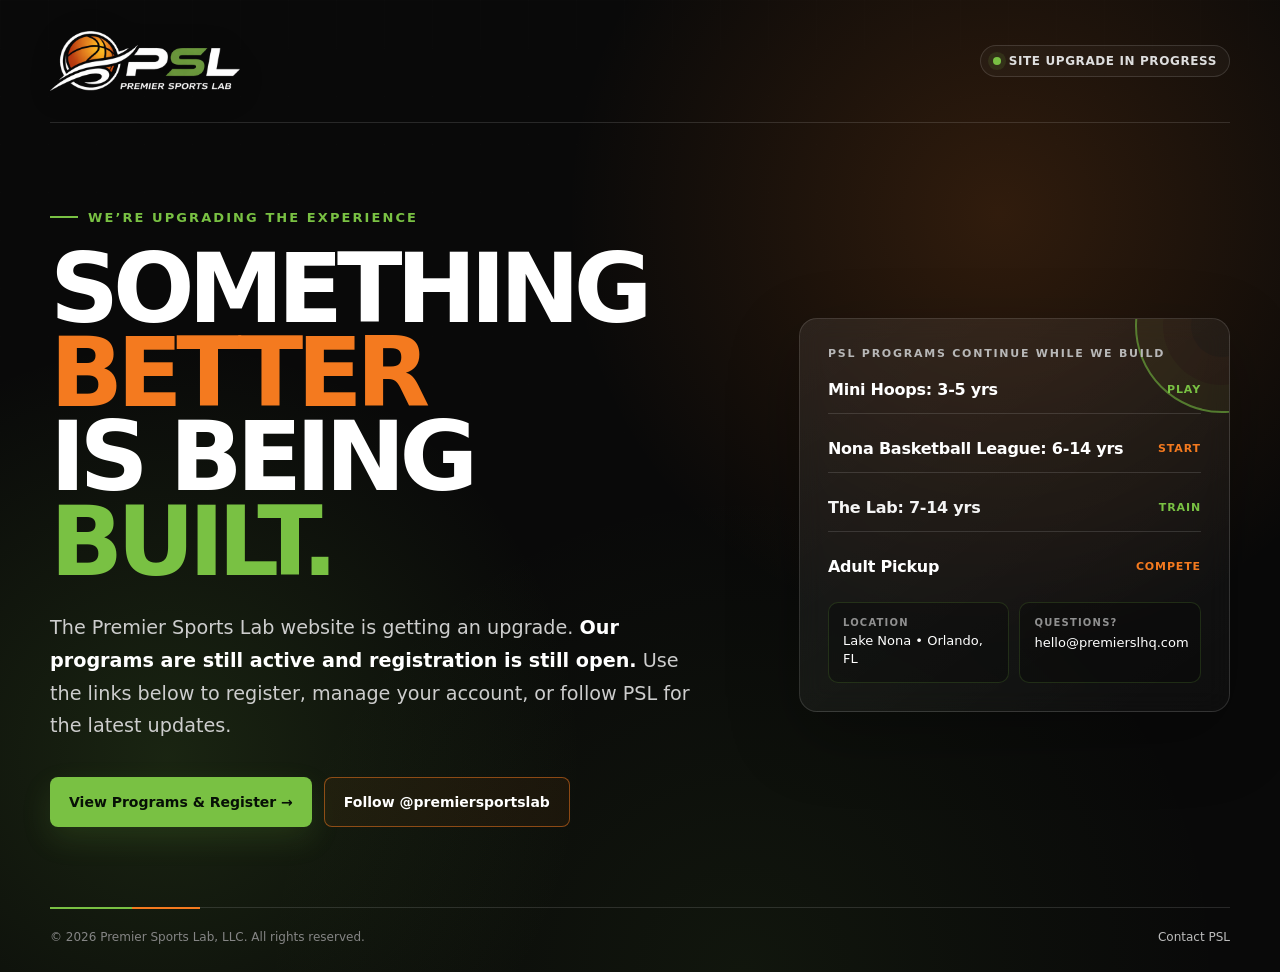
==== commit 6727bde1: "updated website to under construction page" ====
--- a/index.html
+++ b/index.html
@@ -1,478 +1,531 @@
 <!DOCTYPE html>
 <html lang="en">
-  <head>
-    <meta charset="utf-8" />
-    <meta name="viewport" content="width=device-width,initial-scale=1" />
-    <title>Nona Basketball League | Lake Nona Youth Basketball</title>
-    <meta
-      name="description"
-      content="Structured youth basketball in Lake Nona for ages 3–14. Fundamentals, character, and community."
-    />
-    <link rel="preconnect" href="https://fonts.googleapis.com" />
-    <link rel="preconnect" href="https://fonts.gstatic.com" crossorigin />
-    <link
-      href="https://fonts.googleapis.com/css2?family=Anton&family=Barlow:wght@400;500;600;700&family=Barlow+Condensed:wght@600;700&display=swap"
-      rel="stylesheet"
-    />
-    <link rel="icon" href="assets/images/favicon.svg" type="image/svg+xml" />
-    <link rel="stylesheet" href="assets/css/styles.css" />
-  </head>
-  <body class="theme-dark">
-    <header class="nav">
-      <div class="wrap nav-inner">
-        <a class="brand" href="index.html"
-          ><img
-            class="logo-img"
-            src="assets/images/image-1.png"
-            alt="Nona Basketball League logo"
-          /><span class="brand-sub"
-            ><b>Nona Basketball League</b><span>Premier Sports Lab</span></span
-          ></a
-        >
-        <nav class="links" id="menu" aria-label="Primary navigation">
-          <a class="active" href="index.html">Home</a
-          ><a class="" href="about.html">About</a
-          ><a class="" href="divisions.html">Divisions</a
-          ><a class="" href="schedule.html">Schedule</a
-          ><a class="" href="gallery.html">Gallery</a
-          ><a class="" href="faq.html">FAQ</a
-          ><a class="" href="contact.html">Contact</a
-          ><a
-            class="btn btn-primary nav-cta"
-            data-href="registrationUrl"
-            href="register.html"
-            >Register Now</a
-          >
-        </nav>
-        <div class="nav-right">
-          <button
-            class="theme-toggle"
-            id="themeToggle"
-            type="button"
-            aria-label="Toggle theme"
-          >
-            <span id="themeIcon">☀</span
-            ><span id="themeLabel">Light</span></button
-          ><button
-            class="burger"
-            id="burger"
-            type="button"
-            aria-expanded="false"
-            aria-controls="menu"
-            aria-label="Open menu"
-          >
-            ☰
-          </button>
-        </div>
+<head>
+  <meta charset="UTF-8" />
+  <meta name="viewport" content="width=device-width, initial-scale=1.0" />
+
+  <title>Premier Sports Lab | Lake Nona Basketball</title>
+  <meta
+    name="description"
+    content="Premier Sports Lab offers youth basketball leagues, Mini Hoops, skills training through The Lab, and adult pickup basketball in Lake Nona, Orlando."
+  />
+
+  <style>
+    :root {
+      --psl-orange: #f47a1f;
+      --psl-green: #79c143;
+      --psl-green-deep: #4f8f2e;
+      --psl-black: #090909;
+      --psl-charcoal: #141414;
+      --psl-white: #ffffff;
+      --psl-muted: #b8b8b8;
+      --psl-line: rgba(255,255,255,.13);
+    }
+
+    * {
+      box-sizing: border-box;
+      margin: 0;
+      padding: 0;
+    }
+
+    html {
+      scroll-behavior: smooth;
+    }
+
+    body {
+      min-height: 100vh;
+      font-family: Inter, ui-sans-serif, system-ui, -apple-system, BlinkMacSystemFont,
+        "Segoe UI", sans-serif;
+      color: var(--psl-white);
+      background:
+        radial-gradient(circle at 78% 22%, rgba(244,122,31,.17), transparent 27rem),
+        radial-gradient(circle at 13% 78%, rgba(121,193,67,.15), transparent 26rem),
+        radial-gradient(circle at 58% 100%, rgba(121,193,67,.07), transparent 30rem),
+        var(--psl-black);
+      overflow-x: hidden;
+    }
+
+    body::before {
+      content: "";
+      position: fixed;
+      inset: 0;
+      pointer-events: none;
+      opacity: .22;
+      background-image:
+        linear-gradient(rgba(255,255,255,.035) 1px, transparent 1px),
+        linear-gradient(90deg, rgba(255,255,255,.035) 1px, transparent 1px);
+      background-size: 48px 48px;
+      mask-image: linear-gradient(to bottom, black, transparent 92%);
+    }
+
+    .page {
+      position: relative;
+      min-height: 100vh;
+      display: flex;
+      flex-direction: column;
+      width: min(1180px, calc(100% - 40px));
+      margin: 0 auto;
+    }
+
+    header {
+      display: flex;
+      align-items: center;
+      justify-content: space-between;
+      gap: 24px;
+      padding: 28px 0;
+      border-bottom: 1px solid var(--psl-line);
+    }
+
+    .brand {
+      display: flex;
+      align-items: center;
+      gap: 13px;
+      text-decoration: none;
+      color: white;
+    }
+
+    .brand-logo {
+      display: block;
+      width: auto;
+      height: 66px;
+      max-width: 190px;
+      object-fit: contain;
+      filter: drop-shadow(0 6px 14px rgba(0,0,0,.28));
+    }
+
+    .brand-copy strong {
+      display: block;
+      font-size: 14px;
+      letter-spacing: .13em;
+      text-transform: uppercase;
+    }
+
+    .brand-copy small {
+      color: var(--psl-muted);
+      font-size: 12px;
+    }
+
+    .status {
+      display: inline-flex;
+      align-items: center;
+      gap: 8px;
+      padding: 8px 12px;
+      border: 1px solid var(--psl-line);
+      border-radius: 999px;
+      color: #dedede;
+      font-size: 12px;
+      font-weight: 700;
+      letter-spacing: .05em;
+      text-transform: uppercase;
+      background: rgba(255,255,255,.03);
+    }
+
+    .status-dot {
+      width: 8px;
+      height: 8px;
+      border-radius: 50%;
+      background: var(--psl-green);
+      box-shadow: 0 0 0 5px rgba(121,193,67,.12);
+    }
+
+    main {
+      flex: 1;
+      display: grid;
+      grid-template-columns: minmax(0, 1.2fr) minmax(310px, .8fr);
+      gap: clamp(50px, 8vw, 110px);
+      align-items: center;
+      padding: 80px 0;
+    }
+
+    .eyebrow {
+      display: inline-flex;
+      align-items: center;
+      gap: 10px;
+      margin-bottom: 22px;
+      color: var(--psl-green);
+      font-size: 13px;
+      font-weight: 900;
+      letter-spacing: .16em;
+      text-transform: uppercase;
+    }
+
+    .eyebrow::before {
+      content: "";
+      width: 28px;
+      height: 2px;
+      background: var(--psl-green);
+    }
+
+    h1 {
+      max-width: 820px;
+      font-size: clamp(3.5rem, 7.5vw, 7.7rem);
+      line-height: .88;
+      letter-spacing: -.065em;
+      text-transform: uppercase;
+    }
+
+    h1 .accent {
+      color: var(--psl-orange);
+    }
+
+    h1 .accent-green {
+      color: var(--psl-green);
+    }
+
+    .lead {
+      max-width: 690px;
+      margin-top: 28px;
+      color: #cdcdcd;
+      font-size: clamp(1rem, 1.5vw, 1.2rem);
+      line-height: 1.7;
+    }
+
+    .lead strong {
+      color: white;
+    }
+
+    .actions {
+      display: flex;
+      flex-wrap: wrap;
+      gap: 12px;
+      margin-top: 34px;
+    }
+
+    .btn {
+      min-height: 50px;
+      display: inline-flex;
+      align-items: center;
+      justify-content: center;
+      gap: 9px;
+      padding: 0 19px;
+      border-radius: 8px;
+      text-decoration: none;
+      font-weight: 850;
+      font-size: 14px;
+      transition: transform .18s ease, opacity .18s ease, background .18s ease;
+    }
+
+    .btn:hover {
+      transform: translateY(-2px);
+    }
+
+    .btn-primary {
+      color: #071006;
+      background: var(--psl-green);
+      box-shadow: 0 12px 30px rgba(121,193,67,.14);
+    }
+
+    .btn-primary:hover {
+      background: #8bd153;
+    }
+
+    .btn-secondary {
+      color: white;
+      background: rgba(244,122,31,.06);
+      border: 1px solid rgba(244,122,31,.52);
+    }
+
+    .btn-secondary:hover {
+      background: rgba(244,122,31,.12);
+    }
+
+    .panel {
+      position: relative;
+      padding: 28px;
+      border: 1px solid var(--psl-line);
+      border-radius: 18px;
+      background: linear-gradient(145deg, rgba(255,255,255,.075), rgba(255,255,255,.025));
+      box-shadow: 0 24px 70px rgba(0,0,0,.28);
+      backdrop-filter: blur(12px);
+      overflow: hidden;
+    }
+
+    .panel::before {
+      content: "";
+      position: absolute;
+      top: -80px;
+      right: -80px;
+      width: 170px;
+      height: 170px;
+      border-radius: 50%;
+      border: 2px solid rgba(121,193,67,.58);
+      box-shadow:
+        inset 0 0 0 26px rgba(121,193,67,.035),
+        inset 0 0 0 54px rgba(244,122,31,.025);
+    }
+
+    .panel-label {
+      position: relative;
+      z-index: 1;
+      margin-bottom: 20px;
+      color: var(--psl-muted);
+      font-size: 11px;
+      font-weight: 900;
+      letter-spacing: .16em;
+      text-transform: uppercase;
+    }
+
+    .programs {
+      position: relative;
+      z-index: 1;
+      display: grid;
+      gap: 11px;
+    }
+
+    .program {
+      display: flex;
+      align-items: center;
+      justify-content: space-between;
+      gap: 20px;
+      padding: 14px 0;
+      border-bottom: 1px solid var(--psl-line);
+    }
+
+    .program:last-child {
+      border-bottom: 0;
+      padding-bottom: 0;
+    }
+
+    .program:first-child {
+      padding-top: 0;
+    }
+
+    .program-name {
+      font-weight: 820;
+      letter-spacing: -.015em;
+    }
+
+    .program-tag {
+      color: var(--psl-green);
+      font-size: 11px;
+      font-weight: 900;
+      letter-spacing: .08em;
+      text-transform: uppercase;
+      white-space: nowrap;
+    }
+
+    .program:nth-child(even) .program-tag {
+      color: var(--psl-orange);
+    }
+
+    .program:nth-child(3) .program-name {
+      color: #f4f4f4;
+    }
+
+    .contact-strip {
+      display: grid;
+      grid-template-columns: repeat(2, minmax(0, 1fr));
+      gap: 10px;
+      margin-top: 26px;
+    }
+
+    .contact-card {
+      padding: 14px;
+      border-radius: 10px;
+      background: rgba(0,0,0,.24);
+      border: 1px solid rgba(121,193,67,.18);
+    }
+
+    .contact-card span {
+      display: block;
+      margin-bottom: 4px;
+      color: #909090;
+      font-size: 10px;
+      font-weight: 800;
+      letter-spacing: .12em;
+      text-transform: uppercase;
+    }
+
+    .contact-card a,
+    .contact-card p {
+      color: white;
+      text-decoration: none;
+      font-size: 13px;
+      line-height: 1.4;
+    }
+
+    footer::before {
+      content: "";
+      position: absolute;
+      top: -1px;
+      left: 0;
+      width: 150px;
+      height: 2px;
+      background: linear-gradient(90deg, var(--psl-green) 0 55%, var(--psl-orange) 55% 100%);
+    }
+
+    footer {
+      position: relative;
+      display: flex;
+      align-items: center;
+      justify-content: space-between;
+      gap: 16px;
+      padding: 22px 0 28px;
+      border-top: 1px solid var(--psl-line);
+      color: #858585;
+      font-size: 12px;
+    }
+
+    footer a {
+      color: #bdbdbd;
+      text-decoration: none;
+    }
+
+    @media (max-width: 860px) {
+      main {
+        grid-template-columns: 1fr;
+        padding: 64px 0;
+      }
+
+      h1 {
+        font-size: clamp(3.4rem, 15vw, 6.3rem);
+      }
+
+      .panel {
+        max-width: 620px;
+      }
+    }
+
+    @media (max-width: 580px) {
+      .page {
+        width: min(100% - 28px, 1180px);
+      }
+
+      header {
+        padding: 20px 0;
+      }
+
+      .brand-logo {
+        height: 52px;
+        max-width: 150px;
+      }
+
+      .brand-copy small,
+      .status span:last-child {
+        display: none;
+      }
+
+      main {
+        padding: 52px 0;
+      }
+
+      .lead {
+        margin-top: 22px;
+      }
+
+      .actions {
+        display: grid;
+      }
+
+      .btn {
+        width: 100%;
+      }
+
+      .contact-strip {
+        grid-template-columns: 1fr;
+      }
+
+      footer {
+        align-items: flex-start;
+        flex-direction: column;
+      }
+    }
+  </style>
+</head>
+
+<body>
+  <div class="page">
+    <header>
+      <a class="brand" href="/" aria-label="Premier Sports Lab home">
+        <img
+          class="brand-logo"
+          src="assets/images/image-1.png"
+          alt="Premier Sports Lab"
+        />
+      </a>
+
+      <div class="status">
+        <span class="status-dot"></span>
+        <span>Site Upgrade In Progress</span>
       </div>
     </header>
+
     <main>
-      <section class="hero" id="top" style="padding: 0">
-        <div class="wrap hero-inner">
-          <div>
-            <p class="eyebrow">Youth Basketball • Ages 3–14 • Lake Nona</p>
-            <h1>
-              Build <span class="o">Skills.</span><br />Build
-              <span class="g">Character.</span><br />Play with Heart.
-            </h1>
-            <p class="lead">
-              Structured, high-quality practices and games in a community-first
-              environment — where Lake Nona's young players learn the
-              fundamentals of the game and the values that last a lifetime.
-            </p>
-            <div class="hero-cta">
-              <a class="btn btn-primary" href="register.html"
-                >Register Your Player</a
-              >
-              <a class="btn btn-ghost" href="divisions.html"
-                >Explore Divisions</a
-              >
-            </div>
-            <div class="hero-stats">
-              <div class="s"><b>5</b><span>Age Divisions</span></div>
-              <div class="s"><b>3–14</b><span>Years Old</span></div>
-              <div class="s"><b>SoFive</b><span>Lake Nona Home</span></div>
-            </div>
+      <section>
+        <div class="eyebrow">We’re upgrading the experience</div>
+
+        <h1>
+          Something <span class="accent">Better</span><br />
+          Is Being <span class="accent-green">Built.</span>
+        </h1>
+
+        <p class="lead">
+          The Premier Sports Lab website is getting an upgrade.
+          <strong>Our programs are still active and registration is still open.</strong>
+          Use the links below to register, manage your account, or follow PSL for the latest updates.
+        </p>
+
+        <div class="actions">
+          <a
+            class="btn btn-primary"
+            href="https://app.gostudiopro.com/online/premiersportslab"
+            target="_blank"
+            rel="noopener noreferrer"
+          >
+            View Programs &amp; Register →
+          </a>
+
+          <a
+            class="btn btn-secondary"
+            href="https://www.instagram.com/premiersportslab/"
+            target="_blank"
+            rel="noopener noreferrer"
+          >
+            Follow @premiersportslab
+          </a>
+        </div>
+      </section>
+
+      <aside class="panel">
+        <div class="panel-label">PSL programs continue while we build</div>
+
+        <div class="programs">
+          <div class="program">
+            <span class="program-name">Mini Hoops: 3-5 yrs</span>
+            <span class="program-tag">Play</span>
           </div>
-          <div class="hero-card">
-            <div class="court"></div>
-            <img
-              alt="Premier Sports Lab"
-              class="hero-logo"
-              id="heroLogo"
-              src="assets/images/image-1.png"
-            />
-            <div class="tag">
-              <div class="k">This Season</div>
-              <h3>Now Enrolling All Divisions</h3>
-            </div>
+          <div class="program">
+            <span class="program-name">Nona Basketball League: 6-14 yrs</span>
+            <span class="program-tag">Start</span>
+          </div>
+          <div class="program">
+            <span class="program-name">The Lab: 7-14 yrs</span>
+            <span class="program-tag">Train</span>
+          </div>
+          <div class="program">
+            <span class="program-name">Adult Pickup</span>
+            <span class="program-tag">Compete</span>
           </div>
         </div>
-      </section>
-      <div aria-hidden="true" class="strip">
-        <div class="track">
-          <span>Fundamentals <span class="dot">●</span></span
-          ><span>Teamwork <span class="dot">●</span></span
-          ><span>Confidence <span class="dot">●</span></span
-          ><span>Character <span class="dot">●</span></span
-          ><span>Community <span class="dot">●</span></span
-          ><span>Game IQ <span class="dot">●</span></span>
-          <span>Fundamentals <span class="dot">●</span></span
-          ><span>Teamwork <span class="dot">●</span></span
-          ><span>Confidence <span class="dot">●</span></span
-          ><span>Character <span class="dot">●</span></span
-          ><span>Community <span class="dot">●</span></span
-          ><span>Game IQ <span class="dot">●</span></span>
-        </div>
-      </div>
-      <section id="about">
-        <div class="wrap about-grid">
-          <div class="coach-photo">
-            <span class="badge">Founder &amp; Head Coach</span>
-            <div class="ph">
-              Coach Jean-Marc<br /><small style="letter-spacing: 0.06em"
-                >▲ Add your photo here</small
-              >
-            </div>
+
+        <div class="contact-strip">
+          <div class="contact-card">
+            <span>Location</span>
+            <p>Lake Nona • Orlando, FL</p>
           </div>
-          <div class="about-copy">
-            <p class="eyebrow">Our Story</p>
-            <h2>Coached with Purpose. Built for the Community.</h2>
-            <p>
-              Nona Basketball League was founded by <b>Coach Jean-Marc</b>, a
-              passionate basketball coach and youth mentor with a vision for
-              empowering kids through sport. Every practice is a learning
-              opportunity — designed to build confidence, muscle memory, and a
-              genuine love for the game.
-            </p>
-            <p style="margin-top: 14px">
-              We integrate real skill development with life lessons: teamwork,
-              communication, and resilience. From first-time players to rising
-              talents, every athlete gets the attention they need to grow.
-            </p>
-            <div class="values">
-              <div class="value o">
-                <b>Fundamentals</b
-                ><span
-                  >Skills that build a strong foundation on the court.</span
-                >
-              </div>
-              <div class="value g">
-                <b>Character</b
-                ><span
-                  >Respect, discipline, and teamwork in every session.</span
-                >
-              </div>
-              <div class="value d">
-                <b>Consistency</b
-                ><span
-                  >Structured, high-quality practices week after week.</span
-                >
-              </div>
-            </div>
+
+          <div class="contact-card">
+            <span>Questions?</span>
+            <a href="mailto:hello@premierslhq.com">hello@premierslhq.com</a>
           </div>
         </div>
-      </section>
-      <section class="soft" id="divisions">
-        <div class="wrap">
-          <div class="section-head center">
-            <p class="eyebrow">Find Your Level</p>
-            <h2>Age Divisions</h2>
-            <p>
-              Five divisions built around where your player is today — from
-              first dribbles to competitive game play.
-            </p>
-          </div>
-          <div class="div-grid">
-            <div class="div-card">
-              <div class="num">01</div>
-              <span class="age">Ages 3–5</span>
-              <h3>Mini Hoops</h3>
-              <p>
-                An introduction to movement, coordination, and the joy of the
-                game through playful, age-appropriate drills.
-              </p>
-            </div>
-            <div class="div-card">
-              <div class="num">02</div>
-              <span class="age">Ages 5–7</span>
-              <h3>D-League</h3>
-              <p>
-                Core fundamentals — dribbling, passing, and shooting — taught
-                with patience and encouragement.
-              </p>
-            </div>
-            <div class="div-card">
-              <div class="num">03</div>
-              <span class="age">Ages 5–7</span>
-              <h3>Rookies</h3>
-              <p>
-                Core fundamentals — dribbling, passing, and shooting — taught
-                with patience and encouragement.
-              </p>
-            </div>
-            <div class="div-card">
-              <div class="num">04</div>
-              <span class="age">Ages 8–10</span>
-              <h3>Sophomores</h3>
-              <p>
-                Building game understanding, teamwork, and confidence through
-                structured practices and scrimmages.
-              </p>
-            </div>
-            <div class="div-card">
-              <div class="num">05</div>
-              <span class="age">Ages 11–14</span>
-              <h3>All Stars</h3>
-              <p>
-                Advanced techniques, competitive play, and specialized attention
-                for players ready to elevate their game.
-              </p>
-            </div>
-          </div>
-        </div>
-      </section>
-      <section id="schedule">
-        <div class="wrap">
-          <div class="section-head">
-            <p class="eyebrow">Weekly Rhythm</p>
-            <h2>Practice &amp; Game Schedule</h2>
-            <p>
-              A consistent weekly structure so families can plan ahead.
-              <em
-                >Sample times shown — update with your live season schedule.</em
-              >
-            </p>
-          </div>
-          <div>
-            <h3>Practice</h3>
-            <div class="sched-wrap">
-              <table class="sched">
-                <thead>
-                  <tr>
-                    <th>Division</th>
-                    <th>Day</th>
-                    <th>Time</th>
-                    <th>Type</th>
-                  </tr>
-                </thead>
-                <tbody>
-                  <tr>
-                    <td class="day">Mini Hoops</td>
-                    <td>Saturday</td>
-                    <td>9:00 AM – 10:00 AM</td>
-                    <td><span class="pill">Practice</span></td>
-                  </tr>
-                  <tr>
-                    <td class="day">D-League</td>
-                    <td>Saturday</td>
-                    <td>11:00 AM – 12:00 AM</td>
-                    <td><span class="pill">Practice + Games</span></td>
-                  </tr>
-                  <tr>
-                    <td class="day">Rookies</td>
-                    <td>Saturday</td>
-                    <td>12:00 AM – 1:00 PM</td>
-                    <td><span class="pill">Practice + Games</span></td>
-                  </tr>
-                  <tr>
-                    <td class="day">Sophomores</td>
-                    <td>Saturday</td>
-                    <td>1:00 PM – 3:00 PM</td>
-                    <td><span class="pill">Practice + Games</span></td>
-                  </tr>
-                  <tr>
-                    <td class="day">All Stars</td>
-                    <td>Saturday</td>
-                    <td>3:00 PM – 4:00 PM</td>
-                    <td><span class="pill">Practice + Games</span></td>
-                  </tr>
-                  <tr>
-                    <td class="day">Lab Sessions</td>
-                    <td>Sunday</td>
-                    <td>9:00 AM – 11:00 AM</td>
-                    <td><span class="pill">Clinic</span></td>
-                  </tr>
-                </tbody>
-              </table>
-            </div>
-          </div>
-          <h3>Games</h3>
-          <div class="sched-wrap">
-            <table class="sched">
-              <thead>
-                <tr>
-                  <th>Division</th>
-                  <th>Day</th>
-                  <th>Time</th>
-                  <th>Type</th>
-                </tr>
-              </thead>
-              <tbody>
-                <tr>
-                  <td class="day">D-League</td>
-                  <td>Saturday</td>
-                  <td>11:00 AM – 12:00 AM</td>
-                  <td><span class="pill">Practice + Games</span></td>
-                </tr>
-                <tr>
-                  <td class="day">Rookies</td>
-                  <td>Saturday</td>
-                  <td>12:00 AM – 1:00 PM</td>
-                  <td><span class="pill">Practice + Games</span></td>
-                </tr>
-                <tr>
-                  <td class="day">Sophomores</td>
-                  <td>Saturday</td>
-                  <td>1:00 PM – 3:00 PM</td>
-                  <td><span class="pill">Practice + Games</span></td>
-                </tr>
-                <tr>
-                  <td class="day">All Stars</td>
-                  <td>Saturday</td>
-                  <td>3:00 PM – 4:00 PM</td>
-                  <td><span class="pill">Practice + Games</span></td>
-                </tr>
-              </tbody>
-            </table>
-          </div>
-        </div>
-        <div class="season-card">
-          <h3>Season At a Glance</h3>
-          <ul>
-            <li><span>Location</span><span>SoFive (XL) Lake Nona</span></li>
-            <li><span>Season Length</span><span>7 Weeks</span></li>
-            <li>
-              <span>Sessions / Week</span><span>1 (Practice + Game)</span>
-            </li>
-            <li><span>Group Size</span><span>Small, coach-led</span></li>
-          </ul>
-          <a
-            class="btn btn-green"
-            href="register.html"
-            style="width: 100%; justify-content: center; margin-top: 18px"
-            >See Registration Options</a
-          >
-          <p class="note" style="color: #93a0b0">
-            Times are illustrative. Replace with your confirmed practice and
-            game slots each season.
-          </p>
-        </div>
-      </section>
-      <section class="soft" id="register">
-        <div class="wrap">
-          <div class="section-head center">
-            <p class="eyebrow">Join the League</p>
-            <h2>Registration</h2>
-            <p>
-              Simple, transparent options. Pick the plan that fits your player
-              and secure a spot for the season.
-            </p>
-          </div>
-          <div class="price-grid">
-            <div class="price">
-              <h3>Mini Hoops</h3>
-              <div class="amt">$145<small> / season</small></div>
-              <ul>
-                <li>One practice</li>
-                <li>Great for first-time players</li>
-                <li>All equipment provided</li>
-                <li>Coach-led fundamentals</li>
-              </ul>
-            </div>
-            <div class="price feature">
-              <div class="rec">Most Popular</div>
-              <h3>League</h3>
-              <div class="amt">$295<small> / season</small></div>
-              <ul>
-                <li>7 weeks of practices + games</li>
-                <li>Technical skill development</li>
-                <li>Official league jersey</li>
-                <li>Progressive skill levels</li>
-              </ul>
-            </div>
-            <div class="price">
-              <h3>Lab Sessions</h3>
-              <div class="amt">$210<small> / month</small></div>
-              <ul>
-                <li>Basketball IQ building</li>
-                <li>Official T-shirt</li>
-                <li>Skill assessment &amp; progress</li>
-                <li>Drop-in classes available</li>
-              </ul>
-            </div>
-          </div>
-          <div
-            style="max-width: 820px; margin: 26px auto 0; text-align: center"
-          >
-            <span class="editnote" style="display: inline-block"
-              >Pricing shown is a placeholder — swap in your real rates and link
-              the buttons to your registration system.</span
-            >
-          </div>
-        </div>
-      </section>
-      <section style="padding-top: 0">
-        <div class="wrap">
-          <div class="cta-band">
-            <p class="eyebrow">Spots Fill Fast</p>
-            <h2>Ready to Get Your Player on the Court?</h2>
-            <p>
-              Join a community of families building skills, confidence, and
-              character — right here in Lake Nona.
-            </p>
-            <a
-              class="btn"
-              href="register.html"
-              style="background: #fff; color: var(--orange-dark)"
-              >Register Today</a
-            >
-          </div>
-        </div>
-      </section>
+      </aside>
     </main>
+
     <footer>
-      <div class="wrap">
-        <div class="foot-grid">
-          <div class="foot-brand">
-            <img
-              src="assets/images/image-1.png"
-              alt="Nona Basketball League"
-              style="height: 52px; width: auto"
-            />
-            <p>
-              Structured youth basketball for ages 3–14, combining fundamentals,
-              character, and community in Lake Nona.
-            </p>
-          </div>
-          <div>
-            <h4>Explore</h4>
-            <a href="divisions.html">Age Divisions</a
-            ><a href="schedule.html">Schedule</a
-            ><a href="register.html">Registration</a><a href="faq.html">FAQ</a>
-          </div>
-          <div>
-            <h4>Connect</h4>
-            <a data-href="email" href="contact.html"
-              ><span data-config="email">League Email</span></a
-            ><a data-href="https://www.instagram.com/premiersportslab/" href="#"
-              >Instagram</a
-            ><a data-href="facebookUrl" href="#">Facebook</a
-            ><a href="contact.html">Contact Us</a>
-          </div>
-        </div>
-        <div class="foot-bottom">
-          <span
-            >© <span data-year></span> Nona Basketball League. All rights
-            reserved.</span
-          ><span
-            >Operated by
-            <span data-config="legalName">Premier Sports Lab, LLC</span>.</span
-          >
-        </div>
-      </div>
+      <span>© 2026 Premier Sports Lab, LLC. All rights reserved.</span>
+      <a href="mailto:hello@premierslhq.com">Contact PSL</a>
     </footer>
-    <script src="assets/js/config.js"></script>
-    <script src="assets/js/site.js"></script>
-  </body>
-</html>
+  </div>
+</body>
+</html>
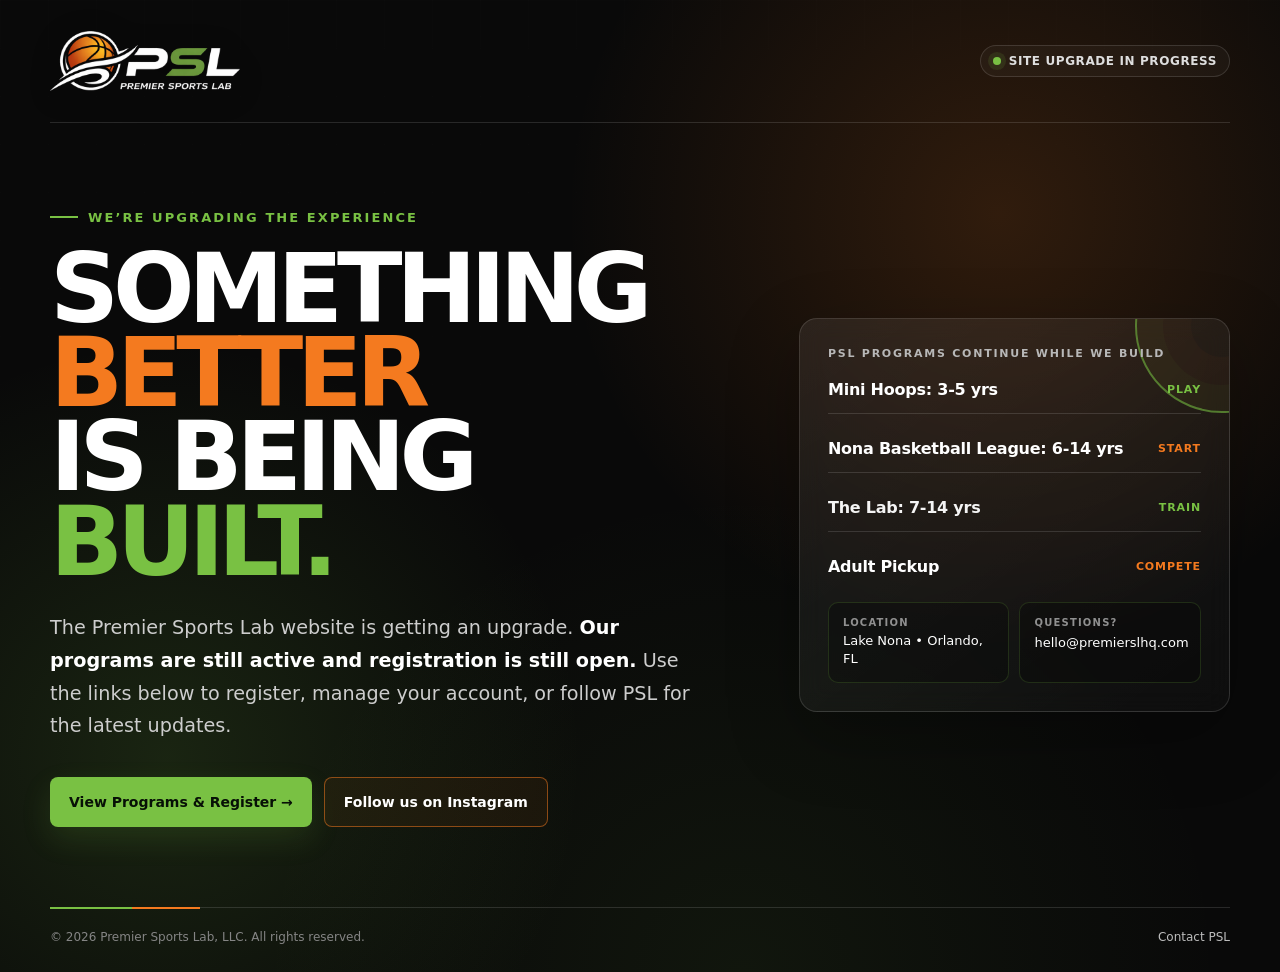
==== commit 50dddec4: "updated under construction page" ====
--- a/index.html
+++ b/index.html
@@ -481,7 +481,7 @@
             target="_blank"
             rel="noopener noreferrer"
           >
-            Follow @premiersportslab
+            Follow us on Instagram
           </a>
         </div>
       </section>
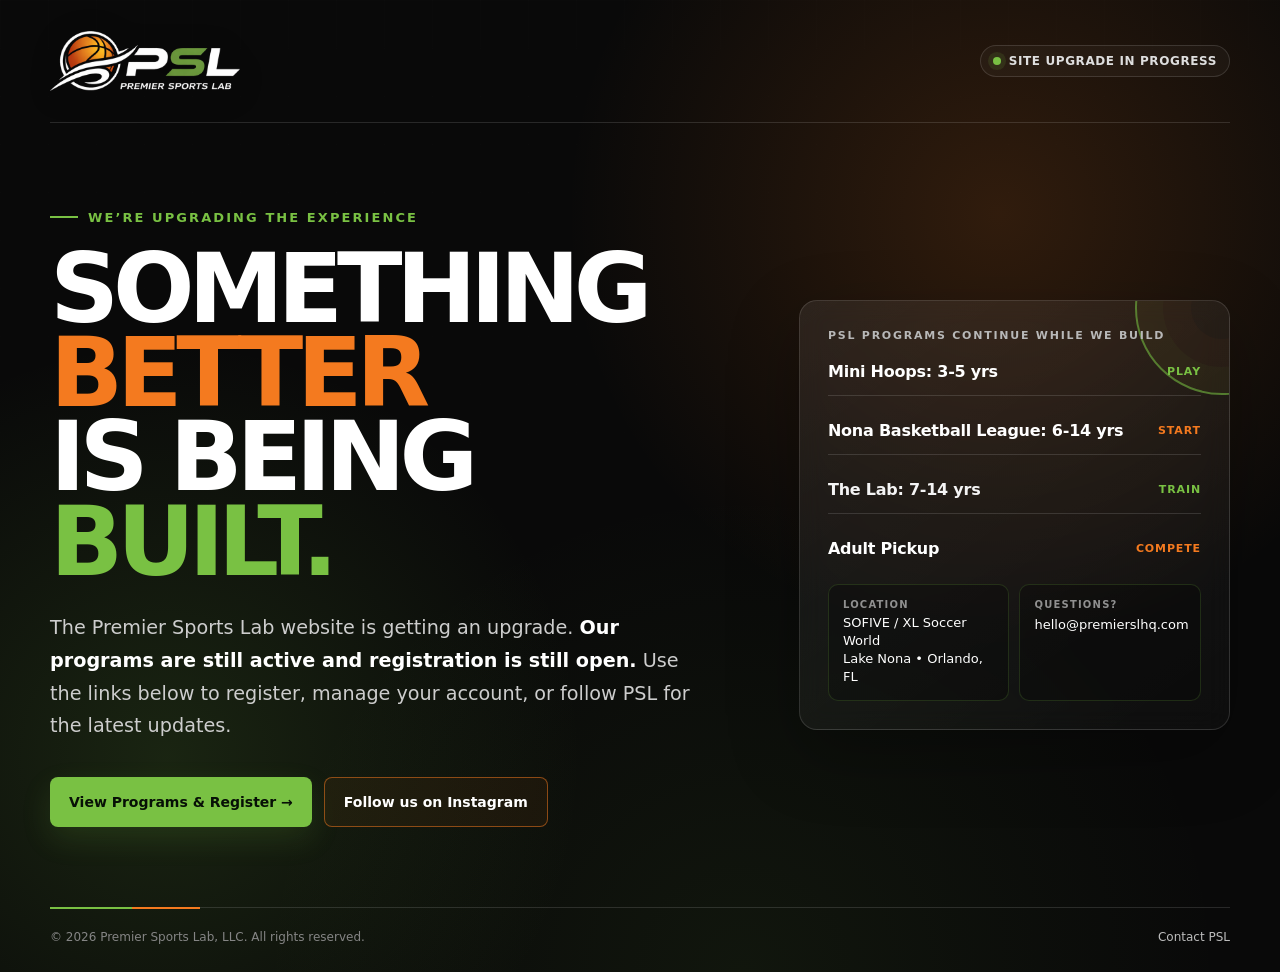
==== commit d7327a5d: "updated under construction page" ====
--- a/index.html
+++ b/index.html
@@ -511,6 +511,7 @@
         <div class="contact-strip">
           <div class="contact-card">
             <span>Location</span>
+            <p>SOFIVE / XL Soccer World</p>
             <p>Lake Nona • Orlando, FL</p>
           </div>
 
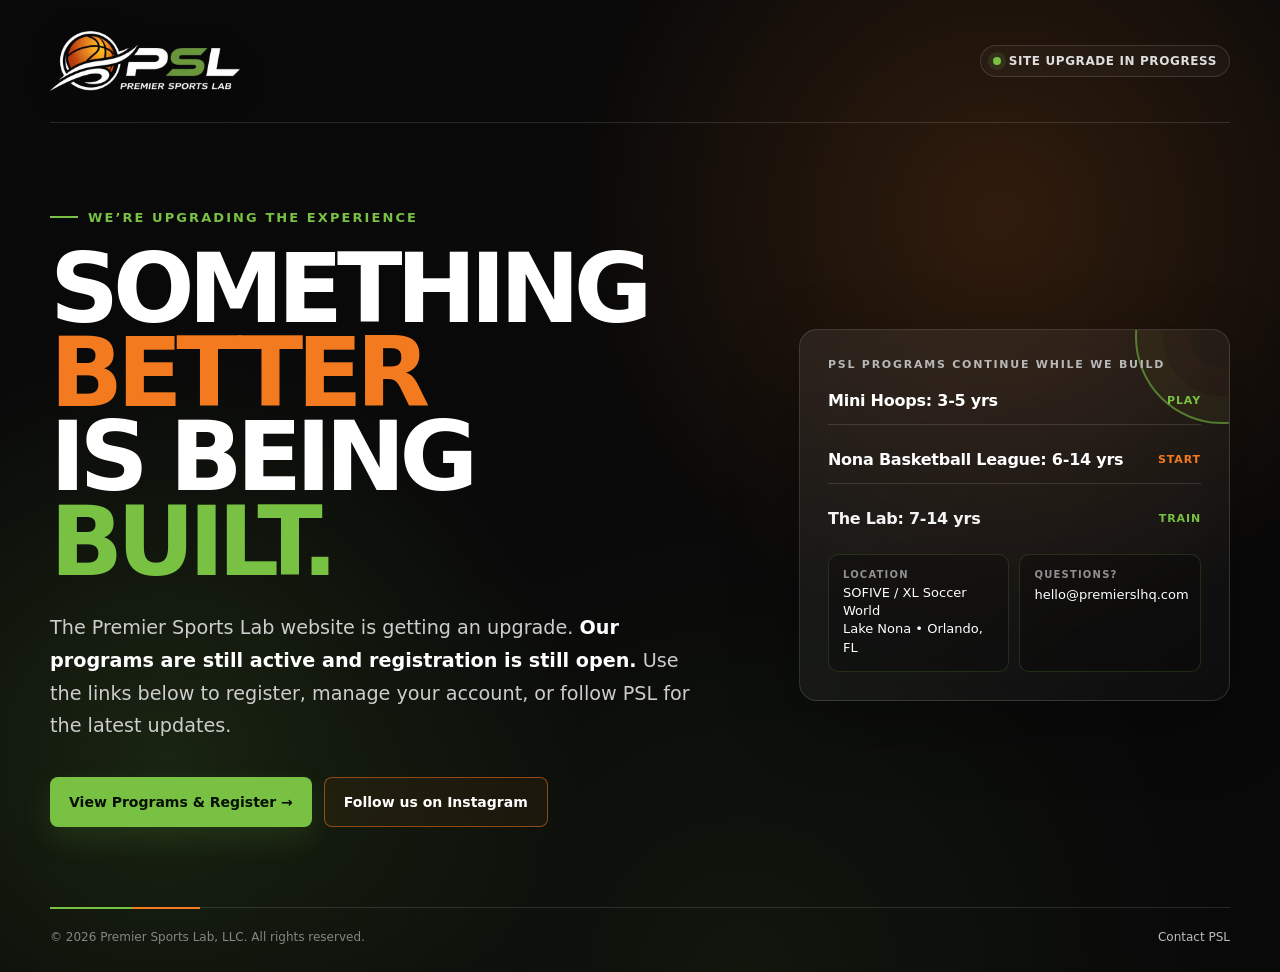
==== commit cdd4121c: "updated under construction page" ====
--- a/index.html
+++ b/index.html
@@ -502,10 +502,6 @@
             <span class="program-name">The Lab: 7-14 yrs</span>
             <span class="program-tag">Train</span>
           </div>
-          <div class="program">
-            <span class="program-name">Adult Pickup</span>
-            <span class="program-tag">Compete</span>
-          </div>
         </div>
 
         <div class="contact-strip">
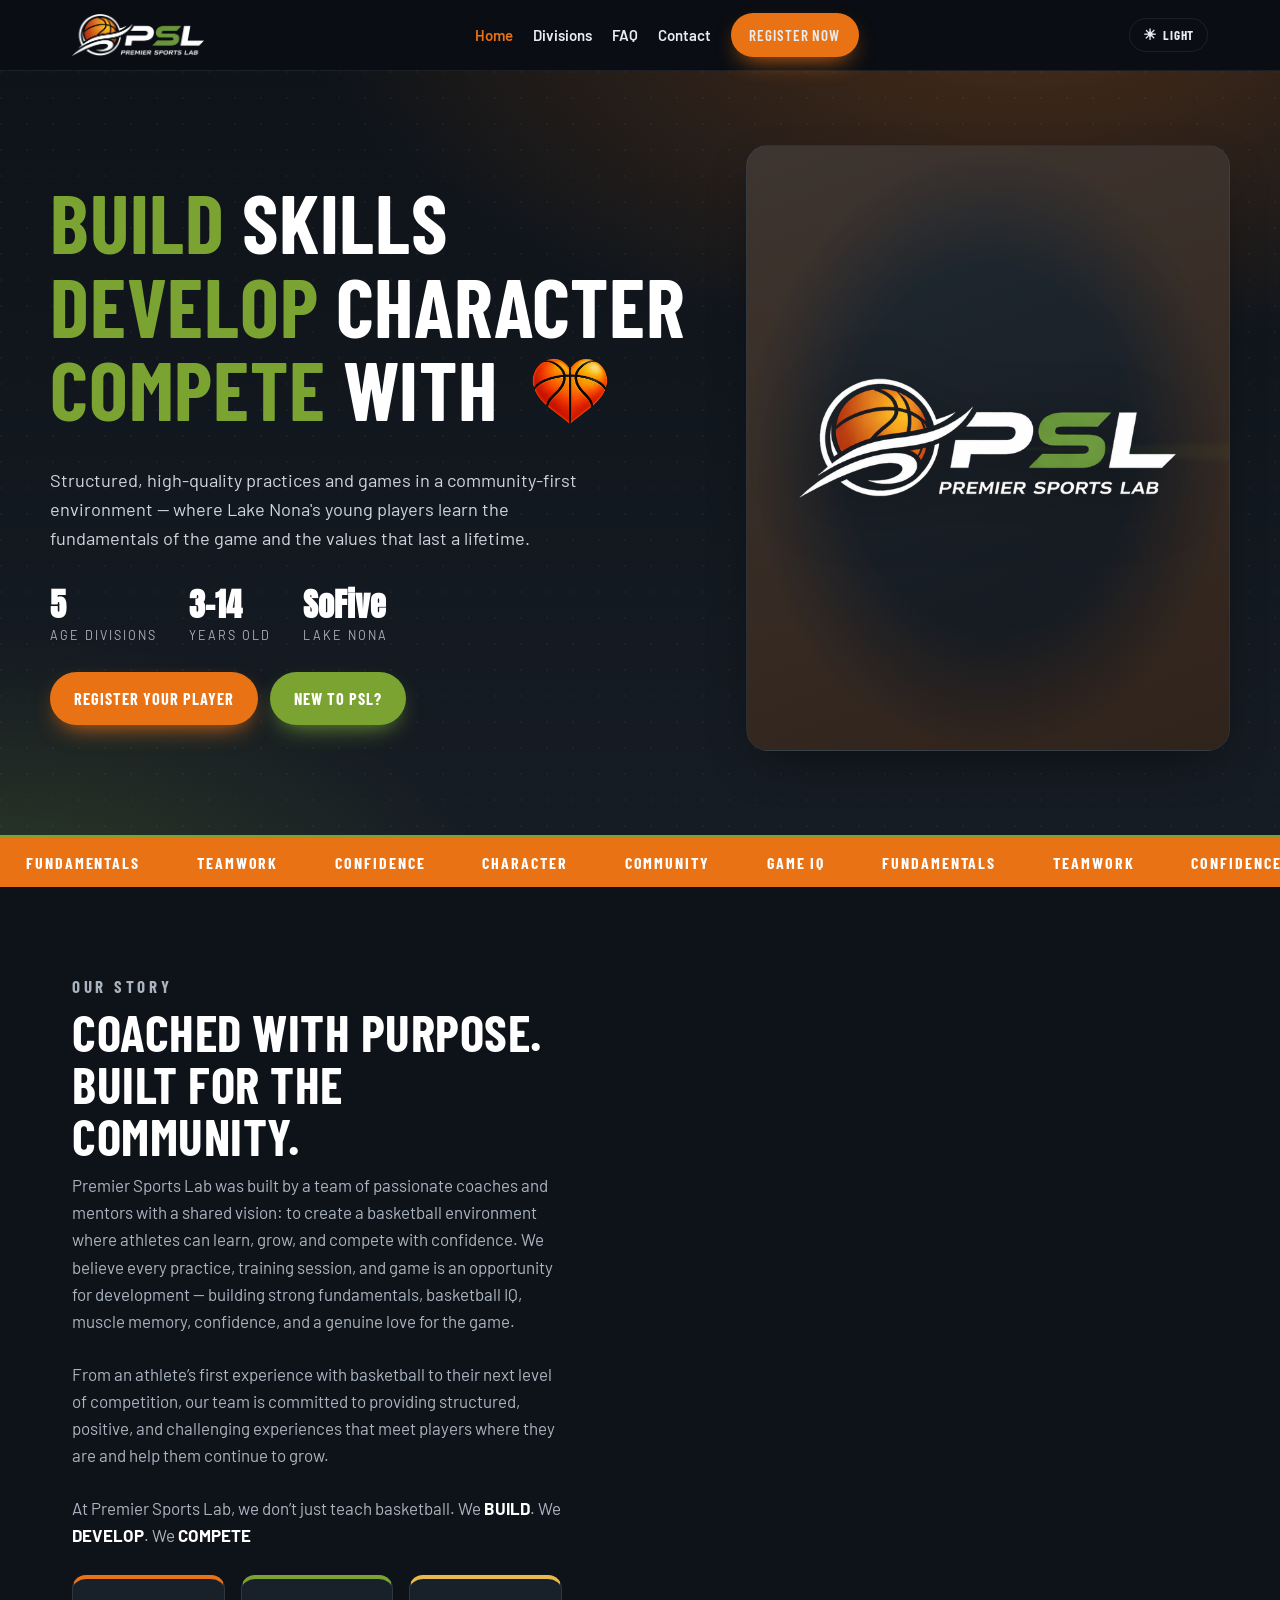
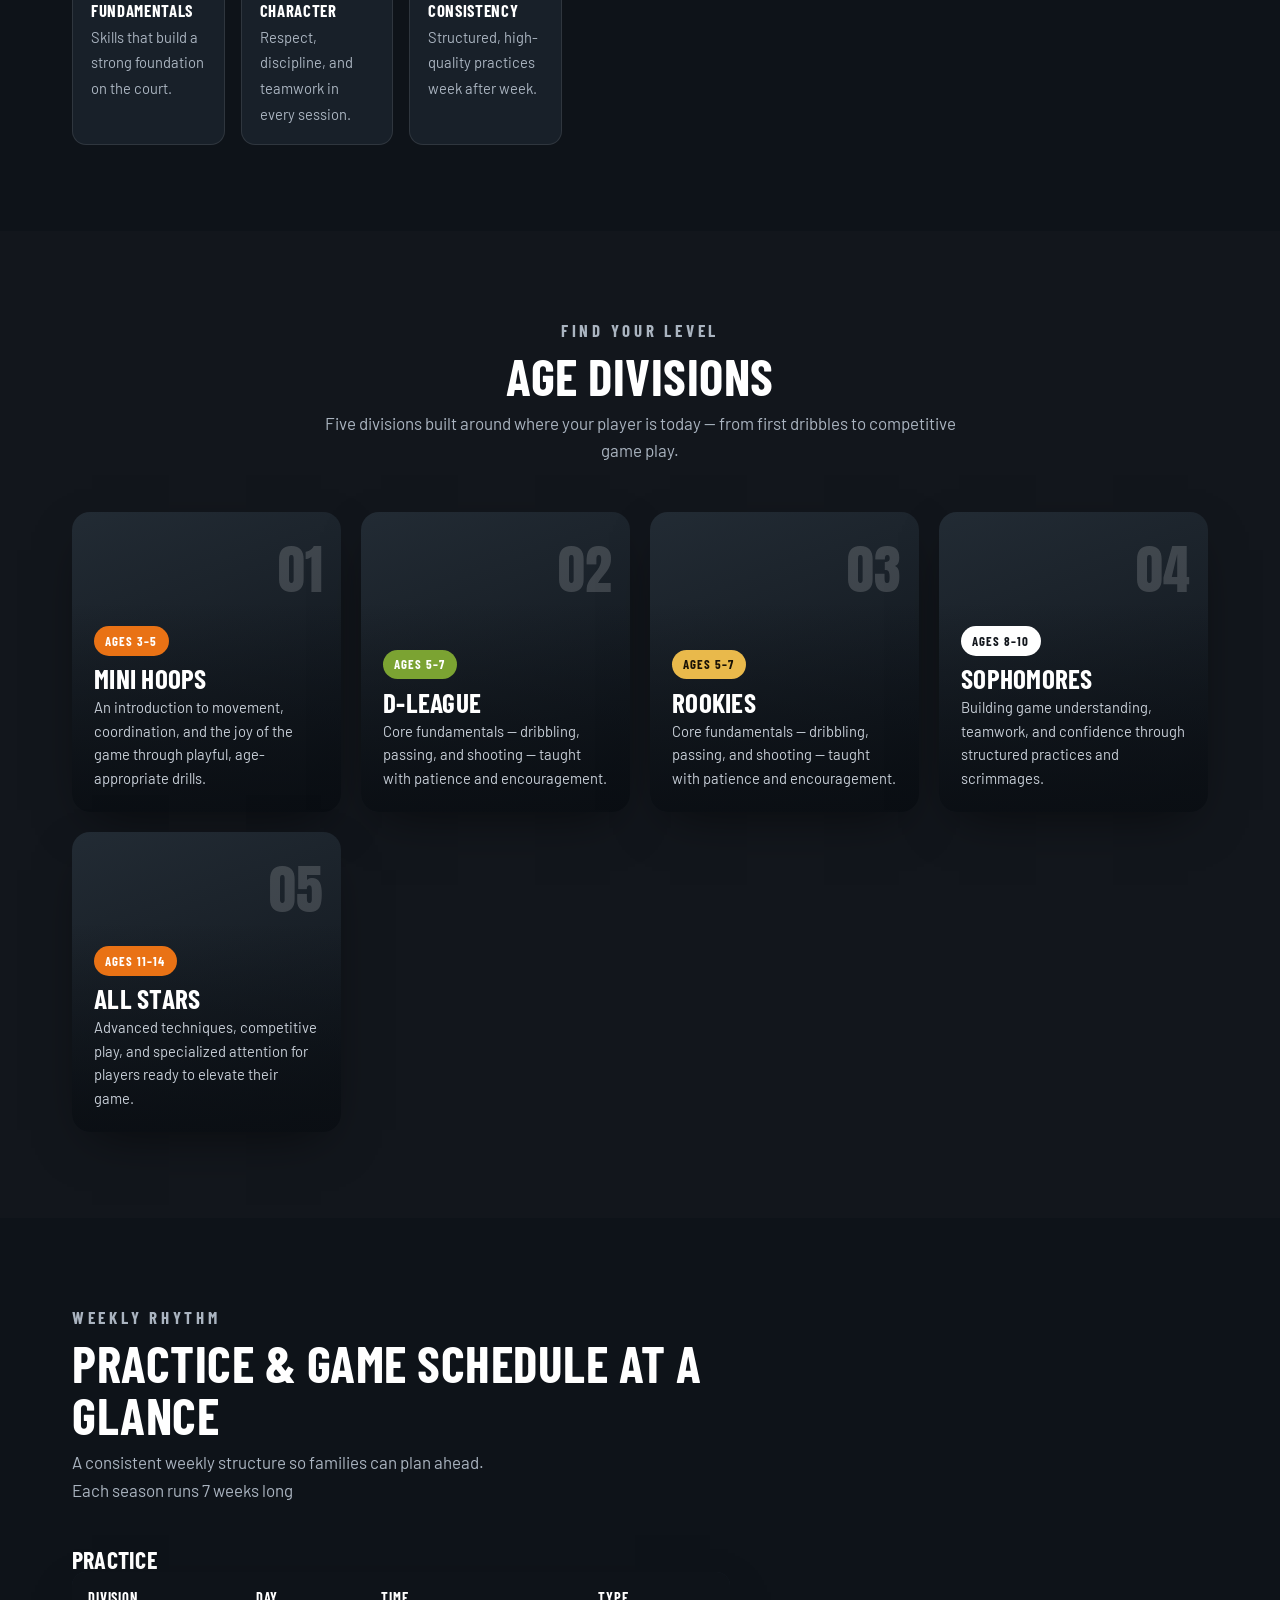
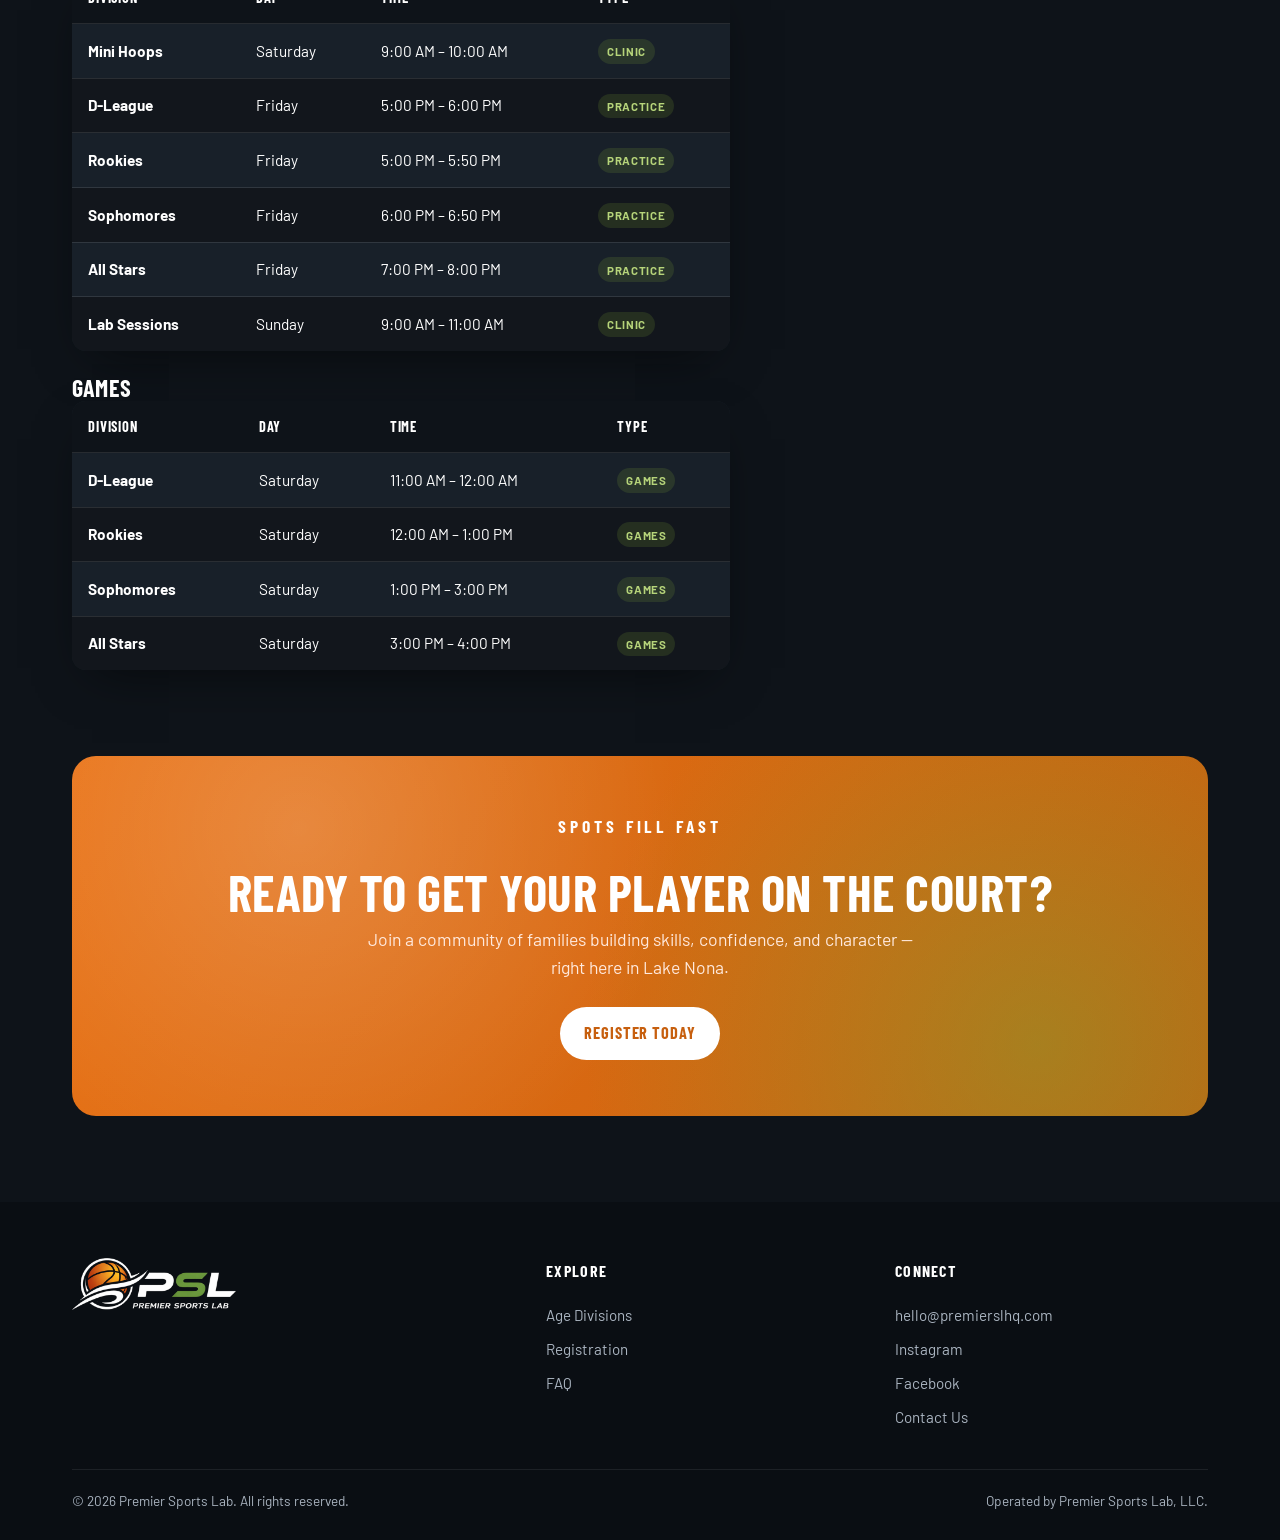
==== commit 457fdcf4: "updated alot of stuff and restored the website home page" ====
--- a/index.html
+++ b/index.html
@@ -1,528 +1,387 @@
 <!DOCTYPE html>
 <html lang="en">
-<head>
-  <meta charset="UTF-8" />
-  <meta name="viewport" content="width=device-width, initial-scale=1.0" />
-
-  <title>Premier Sports Lab | Lake Nona Basketball</title>
-  <meta
-    name="description"
-    content="Premier Sports Lab offers youth basketball leagues, Mini Hoops, skills training through The Lab, and adult pickup basketball in Lake Nona, Orlando."
-  />
-
-  <style>
-    :root {
-      --psl-orange: #f47a1f;
-      --psl-green: #79c143;
-      --psl-green-deep: #4f8f2e;
-      --psl-black: #090909;
-      --psl-charcoal: #141414;
-      --psl-white: #ffffff;
-      --psl-muted: #b8b8b8;
-      --psl-line: rgba(255,255,255,.13);
-    }
-
-    * {
-      box-sizing: border-box;
-      margin: 0;
-      padding: 0;
-    }
-
-    html {
-      scroll-behavior: smooth;
-    }
-
-    body {
-      min-height: 100vh;
-      font-family: Inter, ui-sans-serif, system-ui, -apple-system, BlinkMacSystemFont,
-        "Segoe UI", sans-serif;
-      color: var(--psl-white);
-      background:
-        radial-gradient(circle at 78% 22%, rgba(244,122,31,.17), transparent 27rem),
-        radial-gradient(circle at 13% 78%, rgba(121,193,67,.15), transparent 26rem),
-        radial-gradient(circle at 58% 100%, rgba(121,193,67,.07), transparent 30rem),
-        var(--psl-black);
-      overflow-x: hidden;
-    }
-
-    body::before {
-      content: "";
-      position: fixed;
-      inset: 0;
-      pointer-events: none;
-      opacity: .22;
-      background-image:
-        linear-gradient(rgba(255,255,255,.035) 1px, transparent 1px),
-        linear-gradient(90deg, rgba(255,255,255,.035) 1px, transparent 1px);
-      background-size: 48px 48px;
-      mask-image: linear-gradient(to bottom, black, transparent 92%);
-    }
-
-    .page {
-      position: relative;
-      min-height: 100vh;
-      display: flex;
-      flex-direction: column;
-      width: min(1180px, calc(100% - 40px));
-      margin: 0 auto;
-    }
-
-    header {
-      display: flex;
-      align-items: center;
-      justify-content: space-between;
-      gap: 24px;
-      padding: 28px 0;
-      border-bottom: 1px solid var(--psl-line);
-    }
-
-    .brand {
-      display: flex;
-      align-items: center;
-      gap: 13px;
-      text-decoration: none;
-      color: white;
-    }
-
-    .brand-logo {
-      display: block;
-      width: auto;
-      height: 66px;
-      max-width: 190px;
-      object-fit: contain;
-      filter: drop-shadow(0 6px 14px rgba(0,0,0,.28));
-    }
-
-    .brand-copy strong {
-      display: block;
-      font-size: 14px;
-      letter-spacing: .13em;
-      text-transform: uppercase;
-    }
-
-    .brand-copy small {
-      color: var(--psl-muted);
-      font-size: 12px;
-    }
-
-    .status {
-      display: inline-flex;
-      align-items: center;
-      gap: 8px;
-      padding: 8px 12px;
-      border: 1px solid var(--psl-line);
-      border-radius: 999px;
-      color: #dedede;
-      font-size: 12px;
-      font-weight: 700;
-      letter-spacing: .05em;
-      text-transform: uppercase;
-      background: rgba(255,255,255,.03);
-    }
-
-    .status-dot {
-      width: 8px;
-      height: 8px;
-      border-radius: 50%;
-      background: var(--psl-green);
-      box-shadow: 0 0 0 5px rgba(121,193,67,.12);
-    }
-
-    main {
-      flex: 1;
-      display: grid;
-      grid-template-columns: minmax(0, 1.2fr) minmax(310px, .8fr);
-      gap: clamp(50px, 8vw, 110px);
-      align-items: center;
-      padding: 80px 0;
-    }
-
-    .eyebrow {
-      display: inline-flex;
-      align-items: center;
-      gap: 10px;
-      margin-bottom: 22px;
-      color: var(--psl-green);
-      font-size: 13px;
-      font-weight: 900;
-      letter-spacing: .16em;
-      text-transform: uppercase;
-    }
-
-    .eyebrow::before {
-      content: "";
-      width: 28px;
-      height: 2px;
-      background: var(--psl-green);
-    }
-
-    h1 {
-      max-width: 820px;
-      font-size: clamp(3.5rem, 7.5vw, 7.7rem);
-      line-height: .88;
-      letter-spacing: -.065em;
-      text-transform: uppercase;
-    }
-
-    h1 .accent {
-      color: var(--psl-orange);
-    }
-
-    h1 .accent-green {
-      color: var(--psl-green);
-    }
-
-    .lead {
-      max-width: 690px;
-      margin-top: 28px;
-      color: #cdcdcd;
-      font-size: clamp(1rem, 1.5vw, 1.2rem);
-      line-height: 1.7;
-    }
-
-    .lead strong {
-      color: white;
-    }
-
-    .actions {
-      display: flex;
-      flex-wrap: wrap;
-      gap: 12px;
-      margin-top: 34px;
-    }
-
-    .btn {
-      min-height: 50px;
-      display: inline-flex;
-      align-items: center;
-      justify-content: center;
-      gap: 9px;
-      padding: 0 19px;
-      border-radius: 8px;
-      text-decoration: none;
-      font-weight: 850;
-      font-size: 14px;
-      transition: transform .18s ease, opacity .18s ease, background .18s ease;
-    }
-
-    .btn:hover {
-      transform: translateY(-2px);
-    }
-
-    .btn-primary {
-      color: #071006;
-      background: var(--psl-green);
-      box-shadow: 0 12px 30px rgba(121,193,67,.14);
-    }
-
-    .btn-primary:hover {
-      background: #8bd153;
-    }
-
-    .btn-secondary {
-      color: white;
-      background: rgba(244,122,31,.06);
-      border: 1px solid rgba(244,122,31,.52);
-    }
-
-    .btn-secondary:hover {
-      background: rgba(244,122,31,.12);
-    }
-
-    .panel {
-      position: relative;
-      padding: 28px;
-      border: 1px solid var(--psl-line);
-      border-radius: 18px;
-      background: linear-gradient(145deg, rgba(255,255,255,.075), rgba(255,255,255,.025));
-      box-shadow: 0 24px 70px rgba(0,0,0,.28);
-      backdrop-filter: blur(12px);
-      overflow: hidden;
-    }
-
-    .panel::before {
-      content: "";
-      position: absolute;
-      top: -80px;
-      right: -80px;
-      width: 170px;
-      height: 170px;
-      border-radius: 50%;
-      border: 2px solid rgba(121,193,67,.58);
-      box-shadow:
-        inset 0 0 0 26px rgba(121,193,67,.035),
-        inset 0 0 0 54px rgba(244,122,31,.025);
-    }
-
-    .panel-label {
-      position: relative;
-      z-index: 1;
-      margin-bottom: 20px;
-      color: var(--psl-muted);
-      font-size: 11px;
-      font-weight: 900;
-      letter-spacing: .16em;
-      text-transform: uppercase;
-    }
-
-    .programs {
-      position: relative;
-      z-index: 1;
-      display: grid;
-      gap: 11px;
-    }
-
-    .program {
-      display: flex;
-      align-items: center;
-      justify-content: space-between;
-      gap: 20px;
-      padding: 14px 0;
-      border-bottom: 1px solid var(--psl-line);
-    }
-
-    .program:last-child {
-      border-bottom: 0;
-      padding-bottom: 0;
-    }
-
-    .program:first-child {
-      padding-top: 0;
-    }
-
-    .program-name {
-      font-weight: 820;
-      letter-spacing: -.015em;
-    }
-
-    .program-tag {
-      color: var(--psl-green);
-      font-size: 11px;
-      font-weight: 900;
-      letter-spacing: .08em;
-      text-transform: uppercase;
-      white-space: nowrap;
-    }
-
-    .program:nth-child(even) .program-tag {
-      color: var(--psl-orange);
-    }
-
-    .program:nth-child(3) .program-name {
-      color: #f4f4f4;
-    }
-
-    .contact-strip {
-      display: grid;
-      grid-template-columns: repeat(2, minmax(0, 1fr));
-      gap: 10px;
-      margin-top: 26px;
-    }
-
-    .contact-card {
-      padding: 14px;
-      border-radius: 10px;
-      background: rgba(0,0,0,.24);
-      border: 1px solid rgba(121,193,67,.18);
-    }
-
-    .contact-card span {
-      display: block;
-      margin-bottom: 4px;
-      color: #909090;
-      font-size: 10px;
-      font-weight: 800;
-      letter-spacing: .12em;
-      text-transform: uppercase;
-    }
-
-    .contact-card a,
-    .contact-card p {
-      color: white;
-      text-decoration: none;
-      font-size: 13px;
-      line-height: 1.4;
-    }
-
-    footer::before {
-      content: "";
-      position: absolute;
-      top: -1px;
-      left: 0;
-      width: 150px;
-      height: 2px;
-      background: linear-gradient(90deg, var(--psl-green) 0 55%, var(--psl-orange) 55% 100%);
-    }
-
-    footer {
-      position: relative;
-      display: flex;
-      align-items: center;
-      justify-content: space-between;
-      gap: 16px;
-      padding: 22px 0 28px;
-      border-top: 1px solid var(--psl-line);
-      color: #858585;
-      font-size: 12px;
-    }
-
-    footer a {
-      color: #bdbdbd;
-      text-decoration: none;
-    }
-
-    @media (max-width: 860px) {
-      main {
-        grid-template-columns: 1fr;
-        padding: 64px 0;
-      }
-
-      h1 {
-        font-size: clamp(3.4rem, 15vw, 6.3rem);
-      }
-
-      .panel {
-        max-width: 620px;
-      }
-    }
-
-    @media (max-width: 580px) {
-      .page {
-        width: min(100% - 28px, 1180px);
-      }
-
-      header {
-        padding: 20px 0;
-      }
-
-      .brand-logo {
-        height: 52px;
-        max-width: 150px;
-      }
-
-      .brand-copy small,
-      .status span:last-child {
-        display: none;
-      }
-
-      main {
-        padding: 52px 0;
-      }
-
-      .lead {
-        margin-top: 22px;
-      }
-
-      .actions {
-        display: grid;
-      }
-
-      .btn {
-        width: 100%;
-      }
-
-      .contact-strip {
-        grid-template-columns: 1fr;
-      }
-
-      footer {
-        align-items: flex-start;
-        flex-direction: column;
-      }
-    }
-  </style>
-</head>
-
-<body>
-  <div class="page">
-    <header>
-      <a class="brand" href="/" aria-label="Premier Sports Lab home">
-        <img
-          class="brand-logo"
-          src="assets/images/image-1.png"
-          alt="Premier Sports Lab"
-        />
-      </a>
-
-      <div class="status">
-        <span class="status-dot"></span>
-        <span>Site Upgrade In Progress</span>
+  <head>
+    <meta charset="utf-8" />
+    <meta name="viewport" content="width=device-width,initial-scale=1" />
+    <title>Home | Premier Sports Lab</title>
+    <meta
+      name="description"
+      content="Structured youth basketball in Lake Nona for ages 3–14. Fundamentals, character, and community."
+    />
+    <link rel="preconnect" href="https://fonts.googleapis.com" />
+    <link rel="preconnect" href="https://fonts.gstatic.com" crossorigin />
+    <link
+      href="https://fonts.googleapis.com/css2?family=Anton&family=Barlow:wght@400;500;600;700&family=Barlow+Condensed:wght@600;700&display=swap"
+      rel="stylesheet"
+    />
+    <link rel="icon" href="assets/images/favicon.svg" type="image/svg+xml" />
+    <link rel="stylesheet" href="assets/css/styles.css" />
+  </head>
+  <body class="theme-dark">
+    <header class="nav">
+      <div class="wrap nav-inner">
+        <a class="brand" href="index.html">
+          <img
+            class="logo-img"
+            src="assets/images/image-1.png"
+            alt="Nona Basketball League logo"/>
+          <span class="brand-sub">
+        </a>
+        <nav class="links" id="menu" aria-label="Primary navigation">
+          <a class="active" href="index.html">Home</a>
+          <!-- <a class="" href="about.html">About</a> -->
+          <a class="" href="divisions.html">Divisions</a>
+          <!-- <a class="" href="schedule.html">Schedule</a> -->
+          <!-- <a class="active" href="gallery.html">Gallery</a> -->
+          <a class="" href="faq.html">FAQ</a>
+          <a class="" href="contact.html">Contact</a>
+          <a
+            class="btn btn-primary nav-cta"
+            data-href="registrationUrl"
+            href="register.html"
+            >Register Now</a>
+        </nav>
+        <div class="nav-right">
+          <button
+            class="theme-toggle"
+            id="themeToggle"
+            type="button"
+            aria-label="Toggle theme"
+          >
+            <span id="themeIcon">☀</span
+            ><span id="themeLabel">Light</span></button
+          ><button
+            class="burger"
+            id="burger"
+            type="button"
+            aria-expanded="false"
+            aria-controls="menu"
+            aria-label="Open menu"
+          >
+            ☰
+          </button>
+        </div>
       </div>
     </header>
-
     <main>
-      <section>
-        <div class="eyebrow">We’re upgrading the experience</div>
-
-        <h1>
-          Something <span class="accent">Better</span><br />
-          Is Being <span class="accent-green">Built.</span>
-        </h1>
-
-        <p class="lead">
-          The Premier Sports Lab website is getting an upgrade.
-          <strong>Our programs are still active and registration is still open.</strong>
-          Use the links below to register, manage your account, or follow PSL for the latest updates.
-        </p>
-
-        <div class="actions">
-          <a
-            class="btn btn-primary"
-            href="https://app.gostudiopro.com/online/premiersportslab"
-            target="_blank"
-            rel="noopener noreferrer"
-          >
-            View Programs &amp; Register →
-          </a>
-
-          <a
-            class="btn btn-secondary"
-            href="https://www.instagram.com/premiersportslab/"
-            target="_blank"
-            rel="noopener noreferrer"
-          >
-            Follow us on Instagram
-          </a>
-        </div>
-      </section>
-
-      <aside class="panel">
-        <div class="panel-label">PSL programs continue while we build</div>
-
-        <div class="programs">
-          <div class="program">
-            <span class="program-name">Mini Hoops: 3-5 yrs</span>
-            <span class="program-tag">Play</span>
-          </div>
-          <div class="program">
-            <span class="program-name">Nona Basketball League: 6-14 yrs</span>
-            <span class="program-tag">Start</span>
-          </div>
-          <div class="program">
-            <span class="program-name">The Lab: 7-14 yrs</span>
-            <span class="program-tag">Train</span>
-          </div>
-        </div>
-
-        <div class="contact-strip">
-          <div class="contact-card">
-            <span>Location</span>
-            <p>SOFIVE / XL Soccer World</p>
-            <p>Lake Nona • Orlando, FL</p>
-          </div>
-
-          <div class="contact-card">
-            <span>Questions?</span>
-            <a href="mailto:hello@premierslhq.com">hello@premierslhq.com</a>
-          </div>
-        </div>
-      </aside>
+      <section class="hero" id="top" style="padding: 0">
+        <div class="wrap hero-inner">
+          <div>
+            <h1>
+              <span class="o">Build</span> Skills
+              <br/>
+              <span class="o">Develop</span> Character
+              <br/>
+              <span class="o">Compete</span> with <img src="assets/images/basketball_heart.png" alt="Heart" class="heart-icon"/>
+            </h1>
+            <br>
+            <p class="lead">
+              Structured, high-quality practices and games in a community-first
+              environment — where Lake Nona's young players learn the
+              fundamentals of the game and the values that last a lifetime.
+            </p>
+            <div class="hero-stats">
+              <div class="s"><b>5</b><span>Age Divisions</span></div>
+              <div class="s"><b>3–14</b><span>Years Old</span></div>
+              <div class="s"><b>SoFive</b><span>Lake Nona</span></div>
+            </div>
+          </br>
+            <div class="hero-cta">
+              <a class="btn btn-primary" href="register.html">Register Your Player</a>
+              <a class="btn btn-green" href="divisions.html">New To PSL?</a>
+            </div>
+          </div>
+          <div class="hero-card">
+            <div class="court"></div>
+            <img
+              alt="Premier Sports Lab"
+              class="hero-logo"
+              id="heroLogo"
+              src="assets/images/image-1.png"
+            />
+          </div>
+        </div>
+      </section>
+      <div aria-hidden="true" class="strip">
+        <div class="track">
+          <span>Fundamentals</span>
+          <span>Teamwork</span>
+          <span>Confidence</span>
+          <span>Character</span>
+          <span>Community</span>
+          <span>Game IQ</span>
+          <span>Fundamentals</span>
+          <span>Teamwork</span>
+          <span>Confidence</span>
+          <span>Character</span>
+          <span>Community</span>
+          <span>Game IQ</span>
+          <span>Fundamentals</span>
+          <span>Teamwork</span>
+          <span>Confidence</span>
+          <span>Character</span>
+          <span>Community</span>
+          <span>Game IQ</span>
+        </div>
+      </div>
+      <section id="about">
+        <div class="wrap about-grid">
+          <div class="about-copy">
+            <p class="eyebrow">Our Story</p>
+            <h2>Coached with Purpose. Built for the Community.</h2>
+            <p>
+              Premier Sports Lab was built by a team of passionate coaches and mentors with a shared vision:
+              to create a basketball environment where athletes can learn, grow, and compete with confidence.
+              We believe every practice, training session, and game is an opportunity for development —
+              building strong fundamentals, basketball IQ, muscle memory, confidence, and a genuine love for the game.
+            </p>
+            <br>
+            <p>
+              From an athlete’s first experience with basketball to their next level of competition, our team
+              is committed to providing structured, positive, and challenging experiences that meet players
+              where they are and help them continue to grow.
+            </p>
+            <br>
+            <p>
+              At Premier Sports Lab, we don’t just teach basketball. We
+              <strong style="color: white;">BUILD</strong>. We <strong style="color: white;">DEVELOP</strong>. We <strong style="color: white;">COMPETE</strong>
+            </p>
+            
+            <div class="values">
+              <div class="value o">
+                <b>Fundamentals</b>
+                <span>Skills that build a strong foundation on the court.</span>
+              </div>
+              <div class="value g">
+                <b>Character</b>
+                <span>Respect, discipline, and teamwork in every session.</span>
+              </div>
+              <div class="value d">
+                <b>Consistency</b>
+                <span>Structured, high-quality practices week after week.</span>
+              </div>
+            </div>
+          </div>
+        </div>
+      </section>
+      <section class="soft" id="divisions">
+        <div class="wrap">
+          <div class="section-head center">
+            <p class="eyebrow">Find Your Level</p>
+            <h2>Age Divisions</h2>
+            <p>
+              Five divisions built around where your player is today — from
+              first dribbles to competitive game play.
+            </p>
+          </div>
+          <div class="div-grid">
+            <div class="div-card">
+              <div class="num">01</div>
+              <span class="age">Ages 3–5</span>
+              <h3>Mini Hoops</h3>
+              <p>
+                An introduction to movement, coordination, and the joy of the
+                game through playful, age-appropriate drills.
+              </p>
+            </div>
+            <div class="div-card">
+              <div class="num">02</div>
+              <span class="age">Ages 5–7</span>
+              <h3>D-League</h3>
+              <p>
+                Core fundamentals — dribbling, passing, and shooting — taught
+                with patience and encouragement.
+              </p>
+            </div>
+            <div class="div-card">
+              <div class="num">03</div>
+              <span class="age">Ages 5–7</span>
+              <h3>Rookies</h3>
+              <p>
+                Core fundamentals — dribbling, passing, and shooting — taught
+                with patience and encouragement.
+              </p>
+            </div>
+            <div class="div-card">
+              <div class="num">04</div>
+              <span class="age">Ages 8–10</span>
+              <h3>Sophomores</h3>
+              <p>
+                Building game understanding, teamwork, and confidence through
+                structured practices and scrimmages.
+              </p>
+            </div>
+            <div class="div-card">
+              <div class="num">05</div>
+              <span class="age">Ages 11–14</span>
+              <h3>All Stars</h3>
+              <p>
+                Advanced techniques, competitive play, and specialized attention
+                for players ready to elevate their game.
+              </p>
+            </div>
+          </div>
+        </div>
+      </section>
+      <section id="schedule">
+        <div class="wrap">
+          <div class="section-head">
+            <p class="eyebrow">Weekly Rhythm</p>
+            <h2>Practice &amp; Game Schedule At A Glance</h2>
+            <p>
+              A consistent weekly structure so families can plan ahead.
+            </p>
+            <p>Each season runs 7 weeks long</p>
+          </div>
+          <div>
+            <h2>Practice</h2>
+            <div class="sched-wrap">
+              <table class="sched">
+                <thead>
+                  <tr>
+                    <th>Division</th>
+                    <th>Day</th>
+                    <th>Time</th>
+                    <th>Type</th>
+                  </tr>
+                </thead>
+                <tbody>
+                  <tr>
+                    <td class="day">Mini Hoops</td>
+                    <td>Saturday</td>
+                    <td>9:00 AM – 10:00 AM</td>
+                    <td><span class="pill">Clinic</span></td>
+                  </tr>
+                  <tr>
+                    <td class="day">D-League</td>
+                    <td>Friday</td>
+                    <td>5:00 PM – 6:00 PM</td>
+                    <td><span class="pill">Practice</span></td>
+                  </tr>
+                  <tr>
+                    <td class="day">Rookies</td>
+                    <td>Friday</td>
+                    <td>5:00 PM – 5:50 PM</td>
+                    <td><span class="pill">Practice</span></td>
+                  </tr>
+                  <tr>
+                    <td class="day">Sophomores</td>
+                    <td>Friday</td>
+                    <td>6:00 PM – 6:50 PM</td>
+                    <td><span class="pill">Practice</span></td>
+                  </tr>
+                  <tr>
+                    <td class="day">All Stars</td>
+                    <td>Friday</td>
+                    <td>7:00 PM – 8:00 PM</td>
+                    <td><span class="pill">Practice</span></td>
+                  </tr>
+                  <tr>
+                    <td class="day">Lab Sessions</td>
+                    <td>Sunday</td>
+                    <td>9:00 AM – 11:00 AM</td>
+                    <td><span class="pill">Clinic</span></td>
+                  </tr>
+                </tbody>
+              </table>
+            </div>
+          </div>
+          <br>
+          <div>
+            <h2>Games</h2>
+            <div class="sched-wrap">
+              <table class="sched">
+                <thead>
+                  <tr>
+                    <th>Division</th>
+                    <th>Day</th>
+                    <th>Time</th>
+                    <th>Type</th>
+                  </tr>
+                </thead>
+                <tbody>
+                  <tr>
+                    <td class="day">D-League</td>
+                    <td>Saturday</td>
+                    <td>11:00 AM – 12:00 AM</td>
+                    <td><span class="pill">Games</span></td>
+                  </tr>
+                  <tr>
+                    <td class="day">Rookies</td>
+                    <td>Saturday</td>
+                    <td>12:00 AM – 1:00 PM</td>
+                    <td><span class="pill">Games</span></td>
+                  </tr>
+                  <tr>
+                    <td class="day">Sophomores</td>
+                    <td>Saturday</td>
+                    <td>1:00 PM – 3:00 PM</td>
+                    <td><span class="pill">Games</span></td>
+                  </tr>
+                  <tr>
+                    <td class="day">All Stars</td>
+                    <td>Saturday</td>
+                    <td>3:00 PM – 4:00 PM</td>
+                    <td><span class="pill">Games</span></td>
+                  </tr>
+                </tbody>
+              </table>
+            </div>
+          </div>
+        </div>
+      </section>
+      <section style="padding-top: 0">
+        <div class="wrap">
+          <div class="cta-band">
+            <p class="eyebrow">Spots Fill Fast</p>
+            <h2>Ready to Get Your Player on the Court?</h2>
+            <p>
+              Join a community of families building skills, confidence, and
+              character — right here in Lake Nona.
+            </p>
+            <a
+              class="btn"
+              href="register.html"
+              style="background: #fff; color: var(--orange-dark)"
+              >Register Today</a
+            >
+          </div>
+        </div>
+      </section>
     </main>
-
     <footer>
-      <span>© 2026 Premier Sports Lab, LLC. All rights reserved.</span>
-      <a href="mailto:hello@premierslhq.com">Contact PSL</a>
+      <div class="wrap">
+        <div class="foot-grid">
+          <div class="foot-brand">
+            <img
+              src="assets/images/image-1.png"
+              alt="premier Sports Lab"
+              style="height: 52px; width: auto"
+            />
+          </div>
+          <div>
+            <h4>Explore</h4>
+            <a href="divisions.html">Age Divisions</a>
+            <!-- <a href="schedule.html">Schedule</a> -->
+            <a href="register.html">Registration</a>
+            <a href="faq.html">FAQ</a>
+          </div>
+          <div>
+            <h4>Connect</h4>
+            <a data-href="email" href="contact.html">
+              <span data-config="email">League Email</span>
+            </a>
+            <a data-href="https://www.instagram.com/premiersportslab/" href="#">Instagram</a>
+            <a data-href="https://www.facebook.com/profile.php?id=61591944906627" href="#">Facebook</a>
+            <a href="contact.html">Contact Us</a>
+          </div>
+        </div>
+        <div class="foot-bottom">
+          <span>© <span data-year></span> Premier Sports Lab. All rights reserved.</span><span>Operated by <span data-config="legalName">Premier Sports Lab, LLC</span>.</span>
+        </div>
+      </div>
     </footer>
-  </div>
-</body>
-</html>+    <script src="assets/js/config.js"></script>
+    <script src="assets/js/site.js"></script>
+  </body>
+</html>
--- a/assets/css/styles.css
+++ b/assets/css/styles.css
@@ -0,0 +1,274 @@
+
+:root{
+  --orange:#E97215;
+  --orange-dark:#C75F0E;
+  --green:#7BA332;
+  --green-dark:#5E7D22;
+  --gold:#E9B94B;
+  --accent-text:#7BA332;
+  --radius:16px;
+  --maxw:1180px;
+}
+/* ================= DARK THEME ================= */
+body.theme-dark{
+  --bg:#0E1319; --surface:#182029; --surface-2:#12161C; --band:#0A0E13; --band-ink:#FFFFFF;
+  --ink:#FFFFFF; --muted:#AAB4C0; --line:rgba(255,255,255,.10);
+  --nav-bg:rgba(10,14,19,.92); --nav-ink:#E9EDF2; --nav-border:rgba(255,255,255,.08);
+  --hero-bg:radial-gradient(1200px 600px at 80% -10%,rgba(233,114,21,.28),transparent 60%),radial-gradient(900px 500px at 0% 110%,rgba(123,163,50,.22),transparent 55%),linear-gradient(180deg,#0E1319,#161C24);
+  --hero-ink:#FFFFFF; --hero-lead:#cfd6df; --hero-dot:rgba(255,255,255,.05);
+  --ghost-ink:#FFFFFF; --ghost-border:rgba(255,255,255,.5);
+  --card:#182029; --input-bg:#0E1319; --ph-bg:linear-gradient(160deg,#222b34,#12161C); --ph-ink:#8c96a3;
+  --cell-bg:linear-gradient(160deg,#222b34,#12161C); --cell-ink:#8c98a6; --cell-sub:#5c6675;
+  --season-bg:#0A0E13; --brand-sub-b:#FFFFFF; --brand-div:rgba(255,255,255,.18);
+  --shadow:0 18px 50px -20px rgba(0,0,0,.6);
+}
+/* ================= LIGHT THEME ================= */
+body.theme-light{
+  --bg:#FFFFFF; --surface:#FFFFFF; --surface-2:#F5F6F8; --band:#F1F3F6; --band-ink:#12161C;
+  --ink:#12161C; --muted:#5A6472; --line:#E7E9EE;
+  --nav-bg:rgba(255,255,255,.92); --nav-ink:#2A3340; --nav-border:#E7E9EE;
+  --hero-bg:radial-gradient(1100px 560px at 82% -12%,rgba(233,114,21,.16),transparent 60%),radial-gradient(900px 520px at -5% 110%,rgba(123,163,50,.18),transparent 55%),linear-gradient(180deg,#FFFFFF,#F3F5F7);
+  --hero-ink:#12161C; --hero-lead:#4B5561; --hero-dot:rgba(18,22,28,.045);
+  --ghost-ink:#12161C; --ghost-border:rgba(18,22,28,.28);
+  --card:#FFFFFF; --input-bg:#F5F6F8; --ph-bg:linear-gradient(160deg,#EEF1F4,#E1E6EC); --ph-ink:#9aa4b1;
+  --cell-bg:linear-gradient(160deg,#EDEFF3,#E2E6EC); --cell-ink:#7c8896; --cell-sub:#aab2bd;
+  --season-bg:#12161C; --brand-sub-b:#12161C; --brand-div:rgba(18,22,28,.16);
+  --shadow:0 18px 50px -24px rgba(18,22,28,.28);
+}
+body.theme-light .season-card{color:#fff}
+body.theme-light .season-card li span:first-child{color:#aab4c0}
+
+*{box-sizing:border-box;margin:0;padding:0}
+html{scroll-behavior:smooth}
+body{font-family:'Barlow',system-ui,-apple-system,Segoe UI,Roboto,sans-serif;color:var(--ink);background:var(--bg);line-height:1.6;-webkit-font-smoothing:antialiased}
+h1,h2,h3,.display{font-family:'Barlow Condensed','Barlow',sans-serif;letter-spacing:.01em;line-height:1.02;text-transform:uppercase}
+a{color:inherit;text-decoration:none}
+img{max-width:100%;display:block}
+.wrap{max-width:var(--maxw);margin:0 auto;padding:0 22px}
+.eyebrow{font-family:'Barlow Condensed',sans-serif;text-transform:uppercase;letter-spacing:.22em;font-weight:700;font-size:.82rem;color:var(--accent-text)}
+.btn{display:inline-flex;align-items:center;gap:.5rem;font-family:'Barlow Condensed',sans-serif;text-transform:uppercase;letter-spacing:.06em;font-weight:700;font-size:1.02rem;padding:.85rem 1.5rem;border-radius:999px;transition:.2s transform,.2s box-shadow,.2s background;cursor:pointer;border:none}
+.btn-primary{background:var(--orange);color:#fff;box-shadow:0 10px 24px -10px var(--orange)}
+.btn-primary:hover{transform:translateY(-2px);background:var(--orange-dark)}
+.btn-ghost{background:transparent;color:var(--ghost-ink);border:2px solid var(--ghost-border)}
+.btn-ghost:hover{border-color:var(--orange);color:var(--orange)}
+.btn-green{background:var(--green);color:#fff;box-shadow:0 10px 24px -10px var(--green)}
+.btn-green:hover{transform:translateY(-2px);background:var(--green-dark)}
+
+
+/* INLINE BASKETBALL HEART ICON */
+.heart-icon{
+  height:1em;
+  width:auto;
+  display:inline-block;
+  vertical-align:-0.12em;
+  margin-left:.18em;
+  object-fit:contain;
+}
+
+/* NAV */
+header.nav{position:sticky;top:0;z-index:50;background:var(--nav-bg);backdrop-filter:blur(10px);border-bottom:1px solid var(--nav-border)}
+.nav-inner{display:flex;align-items:center;justify-content:space-between;height:70px}
+.brand{display:flex;align-items:center;gap:.8rem;color:var(--nav-ink)}
+.brand .logo-img{height:42px;width:auto;display:block}
+.brand-sub{display:flex;flex-direction:column;padding-left:.85rem;border-left:1px solid var(--brand-div);line-height:1.05}
+.brand-sub b{font-family:'Barlow Condensed',sans-serif;text-transform:uppercase;font-weight:700;font-size:1.02rem;letter-spacing:.03em;color:var(--brand-sub-b);white-space:nowrap}
+.brand-sub span{font-size:.6rem;letter-spacing:.26em;color:var(--accent-text);font-weight:700;text-transform:uppercase}
+nav.links{display:flex;align-items:center;gap:1.25rem}
+nav.links a{color:var(--nav-ink);font-weight:600;font-size:.94rem;transition:.15s color}
+nav.links a:hover{color:var(--orange)}
+.nav-cta{padding:.6rem 1.15rem;font-size:.92rem;color:#fff;white-space:nowrap}
+@media(max-width:1300px){.brand-sub{display:none}}
+.burger{display:none;background:none;border:none;color:var(--nav-ink);font-size:1.6rem;cursor:pointer}
+@media(max-width:860px){
+  nav.links{position:fixed;inset:70px 0 auto 0;background:var(--bg);flex-direction:column;gap:0;padding:.5rem 0;transform:translateY(-130%);transition:.28s;border-bottom:1px solid var(--line)}
+  nav.links.open{transform:translateY(0)}
+  nav.links a{width:100%;padding:.9rem 22px;border-top:1px solid var(--line)}
+  .nav-cta{margin:.6rem 22px 1rem}
+  .burger{display:block}
+}
+@media(max-width:520px){.brand-sub{display:none}.brand .logo-img{height:38px}}
+
+/* HERO */
+.hero{position:relative;background:var(--hero-bg);color:var(--hero-ink);overflow:hidden}
+.hero::after{content:"";position:absolute;inset:0;background-image:radial-gradient(circle at 1px 1px,var(--hero-dot) 1px,transparent 0);background-size:26px 26px;opacity:.7;pointer-events:none}
+.hero-inner{position:relative;z-index:2;display:grid;grid-template-columns:1.15fr .85fr;gap:40px;align-items:center;padding:74px 0 84px}
+.hero h1{font-size:clamp(2.9rem,6.4vw,5.2rem);margin:.6rem 0 .2rem}
+.hero h1 .o{color:var(--accent-text)}
+.hero h1 .g{color:var(--green)}
+.hero p.lead{font-size:1.14rem;color:var(--hero-lead);max-width:34rem;margin:.4rem 0 1.6rem}
+.hero-cta{display:flex;gap:.8rem;flex-wrap:wrap}
+.hero-stats{display:flex;gap:2rem;margin-top:2.2rem;flex-wrap:wrap}
+.hero-stats .s b{font-family:'Anton',sans-serif;font-size:2rem;color:var(--hero-ink);display:block;line-height:1}
+.hero-stats .s span{font-size:.78rem;letter-spacing:.16em;text-transform:uppercase;color:var(--muted)}
+.hero-card{position:relative;border-radius:22px;overflow:hidden;box-shadow:var(--shadow);border:1px solid var(--line);aspect-ratio:4/5;background:var(--ph-bg)}
+.hero-card .court{position:absolute;inset:0;background:radial-gradient(closest-side,transparent 60%,rgba(233,114,21,.14)),conic-gradient(from 0deg at 50% 50%,transparent 0 88deg,rgba(123,163,50,.06) 90deg 92deg,transparent 94deg)}
+.hero-logo{position:absolute;top:50%;left:50%;transform:translate(-50%,-58%);width:78%;z-index:2;filter:drop-shadow(0 14px 30px rgba(0,0,0,.35))}
+.hero-card .tag{position:absolute;left:18px;bottom:16px;right:18px;z-index:2}
+.hero-card .tag .k{font-family:'Barlow Condensed',sans-serif;text-transform:uppercase;letter-spacing:.14em;color:var(--accent-text);font-weight:700;font-size:.78rem}
+.hero-card .tag h3{font-size:1.5rem;color:var(--ink)}
+@media(max-width:860px){.hero-inner{grid-template-columns:1fr;padding:48px 0 56px}.hero-card{max-width:340px;margin:6px auto 0}}
+
+/* MARQUEE */
+.strip{background:var(--orange);color:#fff;overflow:hidden;white-space:nowrap;border-top:3px solid var(--green)}
+.strip .track{display:inline-block;padding:12px 0;animation:scroll 22s linear infinite;font-family:'Barlow Condensed',sans-serif;text-transform:uppercase;letter-spacing:.12em;font-weight:700}
+.strip .track span{margin:0 26px}
+.strip .dot{color:#1a1205}
+@keyframes scroll{from{transform:translateX(0)}to{transform:translateX(-50%)}}
+
+/* SECTIONS */
+section{padding:86px 0}
+.section-head{max-width:660px;margin-bottom:44px}
+.section-head.center{margin:0 auto 48px;text-align:center}
+.section-head h2{font-size:clamp(2rem,4.6vw,3.2rem);margin:.35rem 0 .5rem}
+.section-head p{color:var(--muted);font-size:1.06rem}
+.soft{background:var(--surface-2)}
+.band{background:var(--band);color:var(--band-ink)}
+.band .section-head h2{color:var(--band-ink)}
+.band .section-head p{color:var(--muted)}
+
+/* ABOUT */
+.about-grid{display:grid;grid-template-columns:.9fr 1.1fr;gap:48px;align-items:center}
+.coach-photo{position:relative;border-radius:20px;aspect-ratio:4/5;border:1px solid var(--line);box-shadow:var(--shadow);background:var(--ph-bg);display:flex;align-items:center;justify-content:center;color:var(--ph-ink);text-align:center;overflow:hidden}
+.coach-photo .ph{font-family:'Barlow Condensed',sans-serif;text-transform:uppercase;letter-spacing:.12em;font-weight:700;font-size:.9rem}
+.coach-photo .badge{position:absolute;left:16px;top:16px;background:var(--green);color:#fff;padding:.4rem .8rem;border-radius:999px;font-family:'Barlow Condensed',sans-serif;text-transform:uppercase;letter-spacing:.1em;font-weight:700;font-size:.78rem}
+.about-copy h2{font-size:clamp(2rem,4.6vw,3.2rem);margin:.35rem 0 .6rem}
+.about-copy p{color:var(--muted);font-size:1.06rem}
+.about-copy p b{color:var(--ink)}
+.values{display:grid;grid-template-columns:repeat(3,1fr);gap:16px;margin-top:26px}
+.value{background:var(--card);border:1px solid var(--line);border-radius:14px;padding:18px}
+.value b{font-family:'Barlow Condensed',sans-serif;text-transform:uppercase;font-size:1.05rem;letter-spacing:.04em;display:block;color:var(--ink)}
+.value.o{border-top:4px solid var(--orange)}
+.value.g{border-top:4px solid var(--green)}
+.value.d{border-top:4px solid var(--gold)}
+.value span{font-size:.92rem;color:var(--muted)}
+@media(max-width:860px){.about-grid{grid-template-columns:1fr;gap:26px}.values{grid-template-columns:1fr}}
+
+/* DIVISIONS (dark cards in both themes) */
+.div-grid{display:grid;grid-template-columns:repeat(4,1fr);gap:20px}
+.div-card{position:relative;border-radius:18px;overflow:hidden;color:#fff;min-height:300px;display:flex;flex-direction:column;justify-content:flex-end;padding:22px;box-shadow:var(--shadow);isolation:isolate;transition:.25s transform}
+.div-card.center{position:center;border-radius:18px;overflow:hidden;color:#fff;min-height:300px;display:flex;flex-direction:column;justify-content:flex-end;padding:22px;box-shadow:var(--shadow);isolation:isolate;transition:.25s transform}
+.div-card:hover{transform:translateY(-6px)}
+.div-card::before{content:"";position:absolute;inset:0;z-index:-2;background:linear-gradient(160deg,#222b34,#0E1319)}
+.div-card::after{content:"";position:absolute;inset:0;z-index:-1;background:linear-gradient(180deg,transparent 30%,rgba(10,14,19,.92))}
+.div-card .num{position:absolute;top:14px;right:18px;font-family:'Anton',sans-serif;font-size:3.4rem;opacity:.16}
+.div-card .age{display:inline-block;align-self:flex-start;background:var(--orange);padding:.28rem .7rem;border-radius:999px;font-family:'Barlow Condensed',sans-serif;text-transform:uppercase;letter-spacing:.08em;font-weight:700;font-size:.8rem;margin-bottom:.6rem;color:#fff}
+.div-card:nth-child(2) .age{background:var(--green)}
+.div-card:nth-child(3) .age{background:var(--gold);color:#1a1205}
+.div-card:nth-child(4) .age{background:#fff;color:#12161C}
+.div-card h3{font-size:1.7rem;margin-bottom:.2rem}
+.div-card p{font-size:.92rem;color:#c7ceD7}
+@media(max-width:960px){.div-grid{grid-template-columns:repeat(2,1fr)}}
+@media(max-width:520px){.div-grid{grid-template-columns:1fr}}
+
+/* SCHEDULE */
+.sched-wrap{display:grid;grid-template-columns:1.2fr .8fr;gap:40px;align-items:start}
+table.sched{width:100%;border-collapse:collapse;background:var(--card);border-radius:14px;overflow:hidden;box-shadow:var(--shadow)}
+table.sched th{background:#0E1319;color:#fff;font-family:'Barlow Condensed',sans-serif;text-transform:uppercase;letter-spacing:.06em;text-align:left;padding:14px 16px;font-size:.9rem}
+table.sched td{padding:14px 16px;border-top:1px solid var(--line);font-size:.96rem;color:var(--ink)}
+table.sched tr:nth-child(even) td{background:var(--surface-2)}
+table.sched .day{font-weight:700}
+.pill{display:inline-block;font-size:.72rem;font-weight:700;letter-spacing:.06em;text-transform:uppercase;padding:.2rem .55rem;border-radius:999px;background:rgba(123,163,50,.18);color:var(--green-dark)}
+body.theme-dark .pill{color:#b6d47a}
+.season-card{background:var(--season-bg);color:#fff;border-radius:16px;padding:26px;box-shadow:var(--shadow);border:1px solid var(--line)}
+.season-card h3{color:#9dc65a;font-size:1.5rem;margin-bottom:.4rem}
+.season-card ul{list-style:none;margin-top:14px}
+.season-card li{display:flex;justify-content:space-between;gap:12px;padding:11px 0;border-top:1px solid rgba(255,255,255,.12);font-size:.96rem}
+.season-card li span:first-child{color:#aab4c0}
+.note{font-size:.82rem;color:var(--muted);margin-top:14px}
+@media(max-width:860px){.sched-wrap{grid-template-columns:1fr}}
+
+/* PRICING */
+.price-grid{display:grid;grid-template-columns:repeat(3,1fr);gap:22px;align-items:stretch}
+.price{background:var(--card);border:1px solid var(--line);border-radius:18px;padding:30px 26px;display:flex;flex-direction:column;box-shadow:var(--shadow)}
+.price h3{font-size:1.5rem;color:var(--ink)}
+.price.feature{border:2px solid var(--orange);position:relative;transform:scale(1.02)}
+.price.feature .rec{position:absolute;top:-13px;left:50%;transform:translateX(-50%);background:var(--orange);color:#fff;font-family:'Barlow Condensed',sans-serif;text-transform:uppercase;letter-spacing:.1em;font-weight:700;font-size:.76rem;padding:.3rem .9rem;border-radius:999px}
+.price .amt{font-family:'Anton',sans-serif;font-size:2.9rem;margin:.4rem 0 .1rem;color:var(--ink)}
+.price .amt small{font-family:'Barlow',sans-serif;font-size:1rem;color:var(--muted);font-weight:500}
+.price ul{list-style:none;margin:16px 0 22px;flex:1}
+.price li{padding:8px 0;border-top:1px solid var(--line);font-size:.95rem;color:var(--ink);display:flex;gap:.6rem}
+.price li::before{content:"▸";color:var(--green);font-weight:700}
+.price .btn{width:100%;justify-content:center}
+@media(max-width:860px){.price-grid{grid-template-columns:1fr}.price.feature{transform:none}}
+
+/* GALLERY */
+.gallery{display:grid;grid-template-columns:repeat(4,1fr);grid-auto-rows:190px;gap:14px}
+.gcell{border-radius:14px;overflow:hidden;position:relative;background:var(--cell-bg);display:flex;align-items:center;justify-content:center;border:1px solid var(--line)}
+.gcell.tall{grid-row:span 2}
+.gcell.wide{grid-column:span 2}
+.gcell .ph{color:var(--cell-ink);font-family:'Barlow Condensed',sans-serif;text-transform:uppercase;letter-spacing:.14em;font-weight:700;font-size:.82rem;text-align:center;padding:12px;z-index:2}
+.gcell .ph small{display:block;color:var(--cell-sub);font-size:.68rem;letter-spacing:.1em;margin-top:6px}
+.gcell::after{content:"";position:absolute;inset:0;background:radial-gradient(circle at 30% 20%,rgba(233,114,21,.14),transparent 55%),radial-gradient(circle at 80% 90%,rgba(123,163,50,.14),transparent 55%)}
+@media(max-width:860px){.gallery{grid-template-columns:repeat(2,1fr);grid-auto-rows:150px}.gcell.wide{grid-column:span 2}}
+
+/* CONTACT */
+.contact-grid{display:grid;grid-template-columns:1fr 1fr;gap:44px;align-items:start}
+.info-list{list-style:none;margin:8px 0 24px}
+.info-list li{display:flex;gap:14px;padding:14px 0;border-top:1px solid var(--line)}
+.info-list .ic{width:40px;height:40px;flex:0 0 40px;border-radius:10px;background:rgba(233,114,21,.16);color:var(--orange);display:flex;align-items:center;justify-content:center;font-size:1.1rem}
+.info-list b{display:block;font-family:'Barlow Condensed',sans-serif;text-transform:uppercase;letter-spacing:.06em;font-size:.95rem;color:var(--band-ink)}
+.info-list span{color:var(--muted);font-size:.95rem}
+.map{border-radius:16px;overflow:hidden;border:1px solid var(--line);box-shadow:var(--shadow);height:270px}
+.map iframe{width:100%;height:100%;border:0}
+form.reg{background:var(--card);color:var(--ink);border-radius:18px;padding:28px;box-shadow:var(--shadow);border:1px solid var(--line)}
+form.reg h3{font-size:1.5rem;margin-bottom:.3rem;color:var(--ink)}
+form.reg p.sub{color:var(--muted);font-size:.95rem;margin-bottom:18px}
+.field{margin-bottom:14px}
+.field label{display:block;font-family:'Barlow Condensed',sans-serif;text-transform:uppercase;letter-spacing:.06em;font-weight:700;font-size:.82rem;margin-bottom:6px;color:var(--ink)}
+.field input,.field select,.field textarea{width:100%;padding:.75rem .85rem;border:1px solid var(--line);border-radius:10px;font-family:inherit;font-size:.98rem;background:var(--input-bg);color:var(--ink)}
+.field input:focus,.field select:focus,.field textarea:focus{outline:none;border-color:var(--orange)}
+.row2{display:grid;grid-template-columns:1fr 1fr;gap:14px}
+@media(max-width:860px){.contact-grid{grid-template-columns:1fr;gap:30px}.row2{grid-template-columns:1fr}}
+
+/* FAQ */
+.faq{max-width:820px;margin:0 auto}
+details{background:var(--card);border:1px solid var(--line);border-radius:12px;margin-bottom:12px;overflow:hidden}
+details summary{cursor:pointer;list-style:none;padding:18px 22px;font-family:'Barlow Condensed',sans-serif;text-transform:uppercase;letter-spacing:.03em;font-weight:700;font-size:1.1rem;display:flex;justify-content:space-between;align-items:center;color:var(--ink)}
+details summary::-webkit-details-marker{display:none}
+details summary::after{content:"+";color:var(--orange);font-size:1.5rem;transition:.2s transform}
+details[open] summary::after{transform:rotate(45deg)}
+details .body{padding:0 22px 20px;color:var(--muted)}
+
+/* CTA BAND */
+.cta-band{background:linear-gradient(120deg,var(--orange),var(--orange-dark));color:#fff;text-align:center;border-radius:24px;padding:56px 26px;position:relative;overflow:hidden}
+.cta-band::before{content:"";position:absolute;inset:0;background:radial-gradient(circle at 20% 20%,rgba(255,255,255,.18),transparent 40%),radial-gradient(circle at 85% 80%,rgba(123,163,50,.45),transparent 45%)}
+.cta-band>*{position:relative;z-index:2}
+.cta-band .eyebrow{color:#fff}
+.cta-band h2{font-size:clamp(2rem,5vw,3.2rem);margin-bottom:.4rem}
+.cta-band p{max-width:36rem;margin:0 auto 1.6rem;font-size:1.1rem;color:#ffe9dd}
+
+/* FOOTER (dark in both themes) */
+footer{background:#0A0E13;color:#aab4c0;padding:56px 0 28px}
+.foot-grid{display:grid;grid-template-columns:1.4fr 1fr 1fr;gap:36px;margin-bottom:34px}
+footer h4{color:#fff;font-family:'Barlow Condensed',sans-serif;text-transform:uppercase;letter-spacing:.08em;margin-bottom:14px;font-size:1rem}
+footer a{display:block;padding:5px 0;font-size:.95rem}
+footer a:hover{color:var(--orange)}
+.foot-brand p{font-size:.95rem;max-width:24rem;margin-top:14px}
+.foot-bottom{border-top:1px solid rgba(255,255,255,.08);padding-top:20px;display:flex;justify-content:space-between;flex-wrap:wrap;gap:10px;font-size:.85rem}
+@media(max-width:860px){.foot-grid{grid-template-columns:1fr;gap:24px}}
+.editnote{background:rgba(233,114,21,.10);border:1px dashed var(--orange);color:var(--orange-dark);font-size:.85rem;padding:10px 14px;border-radius:10px}
+body.theme-dark .editnote{color:#f0a76a}
+
+.nav-right{display:flex;align-items:center;gap:.85rem}
+.theme-toggle{display:inline-flex;align-items:center;gap:.4rem;background:transparent;border:1px solid var(--nav-border);color:var(--nav-ink);font-family:'Barlow Condensed',sans-serif;text-transform:uppercase;letter-spacing:.06em;font-weight:700;font-size:.82rem;padding:.5rem .8rem;border-radius:999px;cursor:pointer;transition:.2s;white-space:nowrap}
+.theme-toggle:hover{border-color:var(--orange);color:var(--orange)}
+.theme-toggle span:first-child{font-size:.95rem;line-height:1}
+@media(max-width:860px){nav.links{right:0;left:0}.theme-toggle{padding:.45rem .6rem}.theme-toggle #themeLabel{display:none}}
+
+
+/* Multi-page additions */
+body{min-height:100vh;display:flex;flex-direction:column} main{flex:1}
+.page-hero{background:var(--hero-bg);padding:70px 0 58px;border-bottom:1px solid var(--line);position:relative;overflow:hidden}
+.page-hero::after{content:"";position:absolute;inset:0;background-image:radial-gradient(circle at 1px 1px,var(--hero-dot) 1px,transparent 0);background-size:26px 26px;pointer-events:none}
+.page-hero .wrap{position:relative;z-index:1}.page-hero h1{font-size:clamp(2.7rem,6vw,4.8rem);margin:.4rem 0 .55rem}.page-hero p{max-width:720px;color:var(--hero-lead);font-size:1.12rem}
+.breadcrumb{font-size:.84rem;color:var(--muted);margin-bottom:14px}.breadcrumb a{color:var(--orange)}
+.content-grid{display:grid;grid-template-columns:minmax(0,1fr) 320px;gap:38px;align-items:start}.sidebar{position:sticky;top:92px}.side-card{background:var(--card);border:1px solid var(--line);border-radius:16px;padding:22px;box-shadow:var(--shadow);margin-bottom:18px}.side-card h3{font-size:1.3rem;margin-bottom:.6rem}.side-card p,.side-card li{color:var(--muted);font-size:.95rem}.side-card ul{list-style:none}.side-card li{padding:8px 0;border-top:1px solid var(--line)}
+.program-detail{display:grid;grid-template-columns:110px 1fr;gap:22px;background:var(--card);border:1px solid var(--line);border-radius:18px;padding:26px;margin-bottom:22px;box-shadow:var(--shadow)}.program-number{font-family:'Anton',sans-serif;font-size:3.2rem;color:var(--orange);line-height:1}.program-detail:nth-child(even) .program-number{color:var(--green)}.program-detail h2{font-size:2rem;margin-bottom:.35rem}.program-detail p{color:var(--muted)}.program-meta{display:flex;gap:8px;flex-wrap:wrap;margin:12px 0 16px}.meta-chip{border:1px solid var(--line);border-radius:999px;padding:.3rem .65rem;font-size:.78rem;font-weight:700;text-transform:uppercase;letter-spacing:.05em}
+.notice{background:rgba(233,114,21,.10);border:1px solid rgba(233,114,21,.35);border-radius:14px;padding:16px 18px;color:var(--ink);margin:20px 0}.notice strong{color:var(--orange)}
+.update-card{background:var(--surface-2);border:1px solid var(--line);border-radius:16px;padding:22px;margin-bottom:18px}.update-card code{display:block;background:var(--input-bg);border:1px solid var(--line);padding:12px;border-radius:10px;overflow:auto;margin-top:10px;font-size:.85rem}
+.contact-actions{display:flex;gap:10px;flex-wrap:wrap;margin-top:18px}.legal-copy h2{font-size:1.6rem;margin:30px 0 8px}.legal-copy p,.legal-copy li{color:var(--muted)}
+nav.links a.active{color:var(--orange)}
+.gallery img{width:100%;height:100%;object-fit:cover;position:relative;z-index:1}.gcell.has-image .ph{display:none}
+@media(max-width:900px){.content-grid{grid-template-columns:1fr}.sidebar{position:static}.program-detail{grid-template-columns:1fr}.program-number{font-size:2.4rem}}
+@media(max-width:520px){section{padding:64px 0}.page-hero{padding:48px 0 42px}.nav-right .nav-cta{display:none}}
+@media(prefers-reduced-motion:reduce){html{scroll-behavior:auto}.strip .track{animation:none}.btn,.div-card,nav.links{transition:none}}
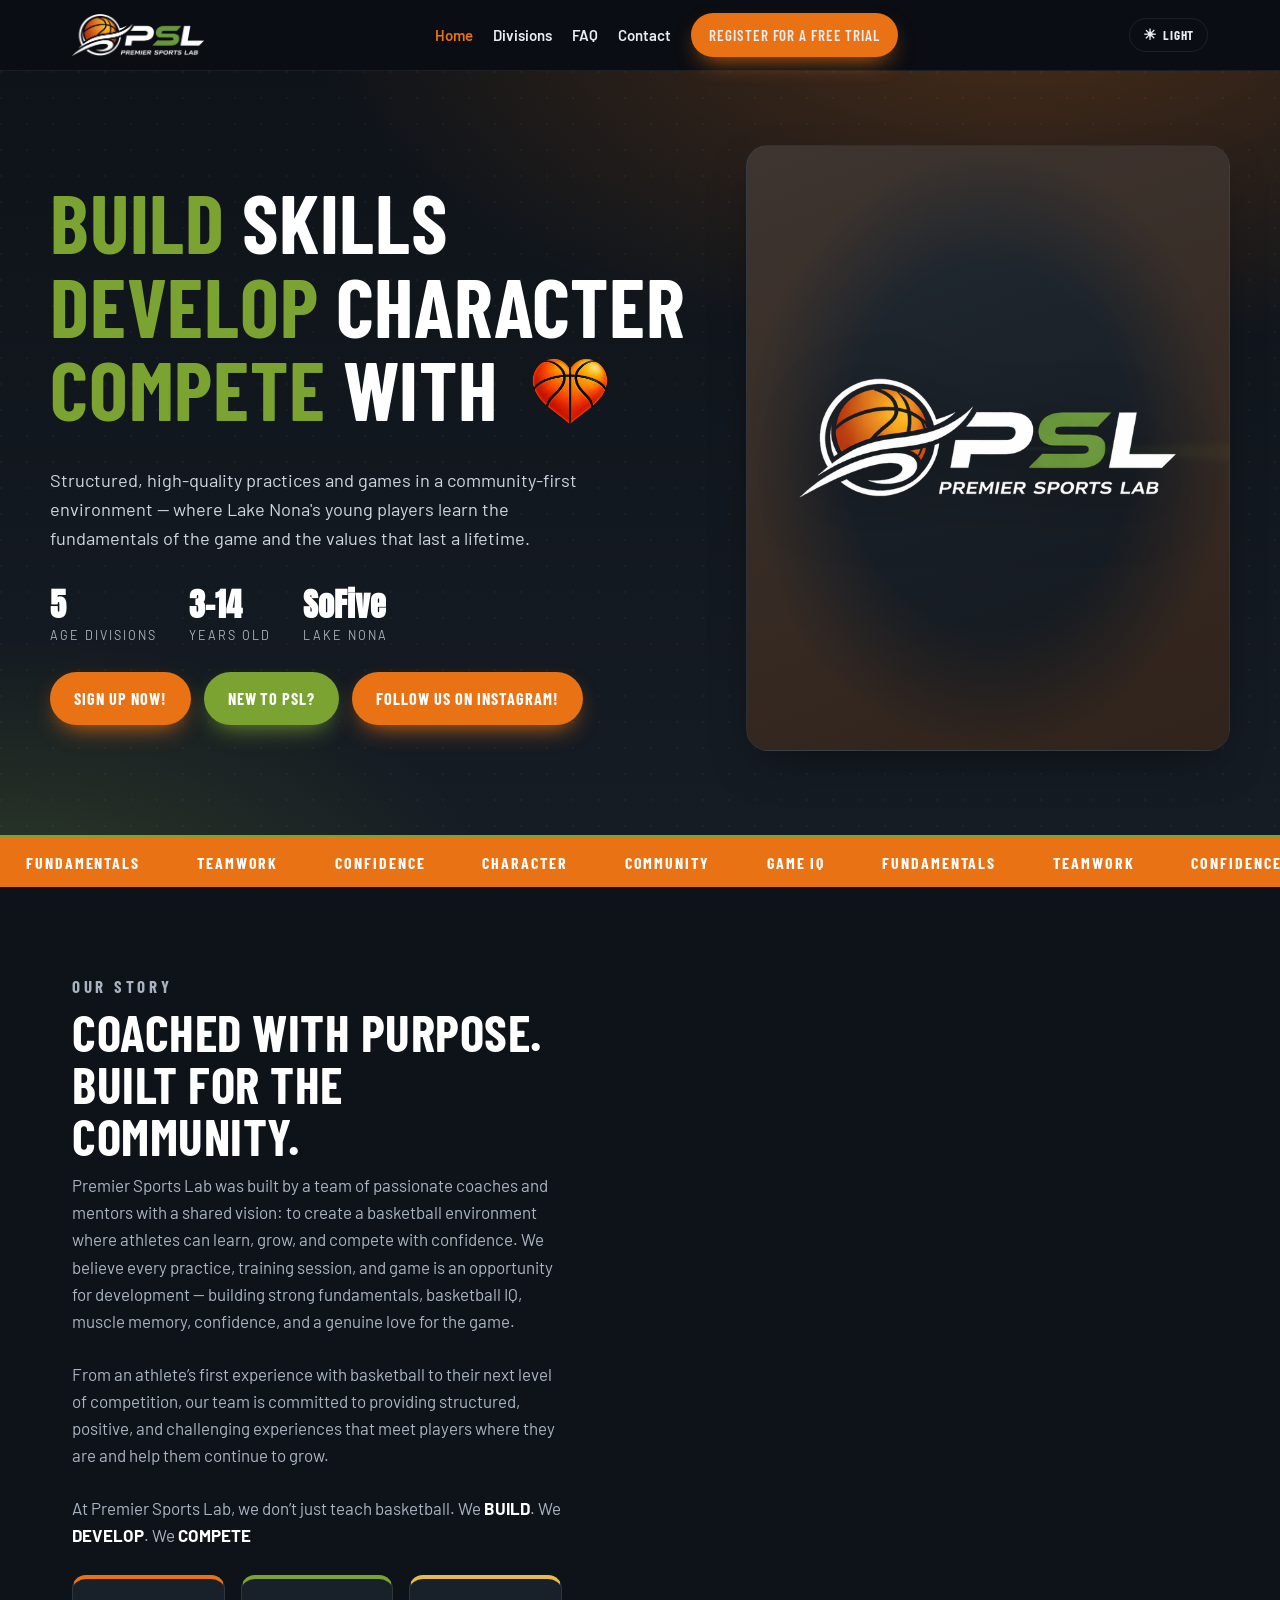
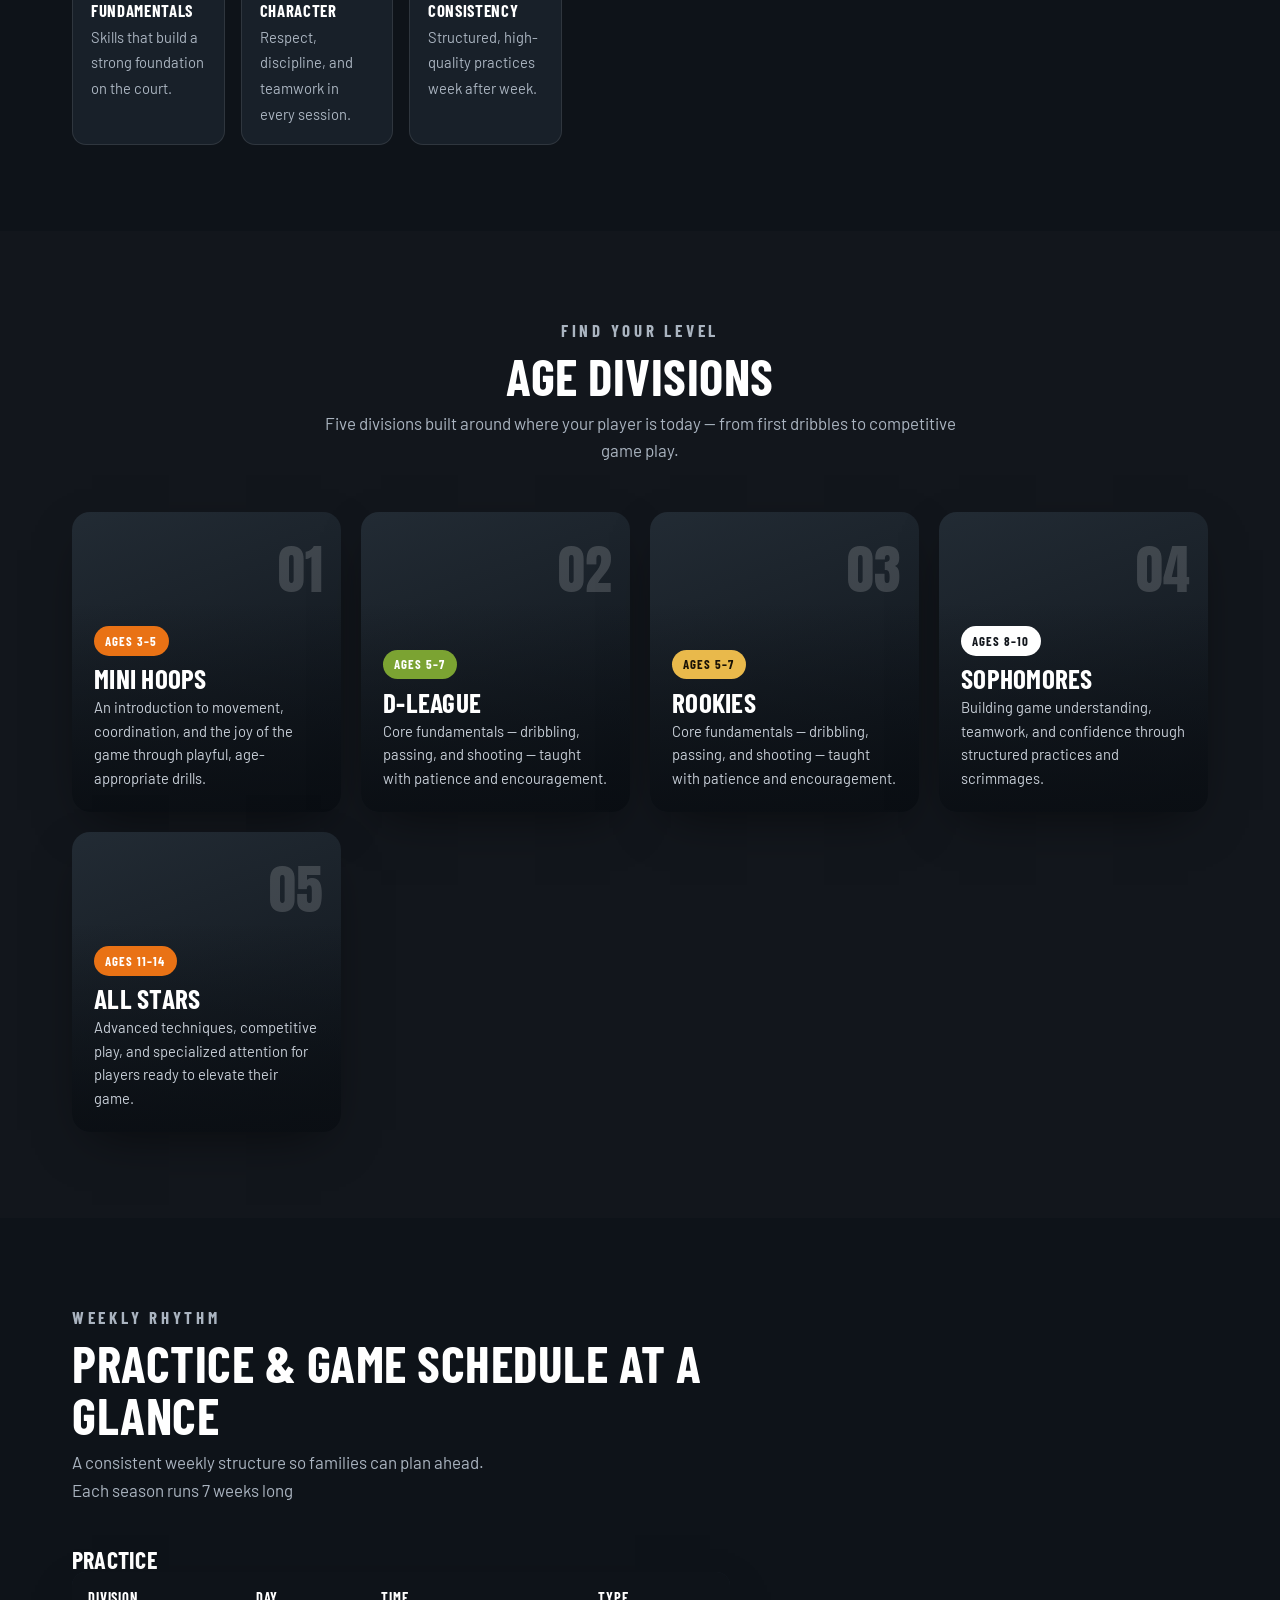
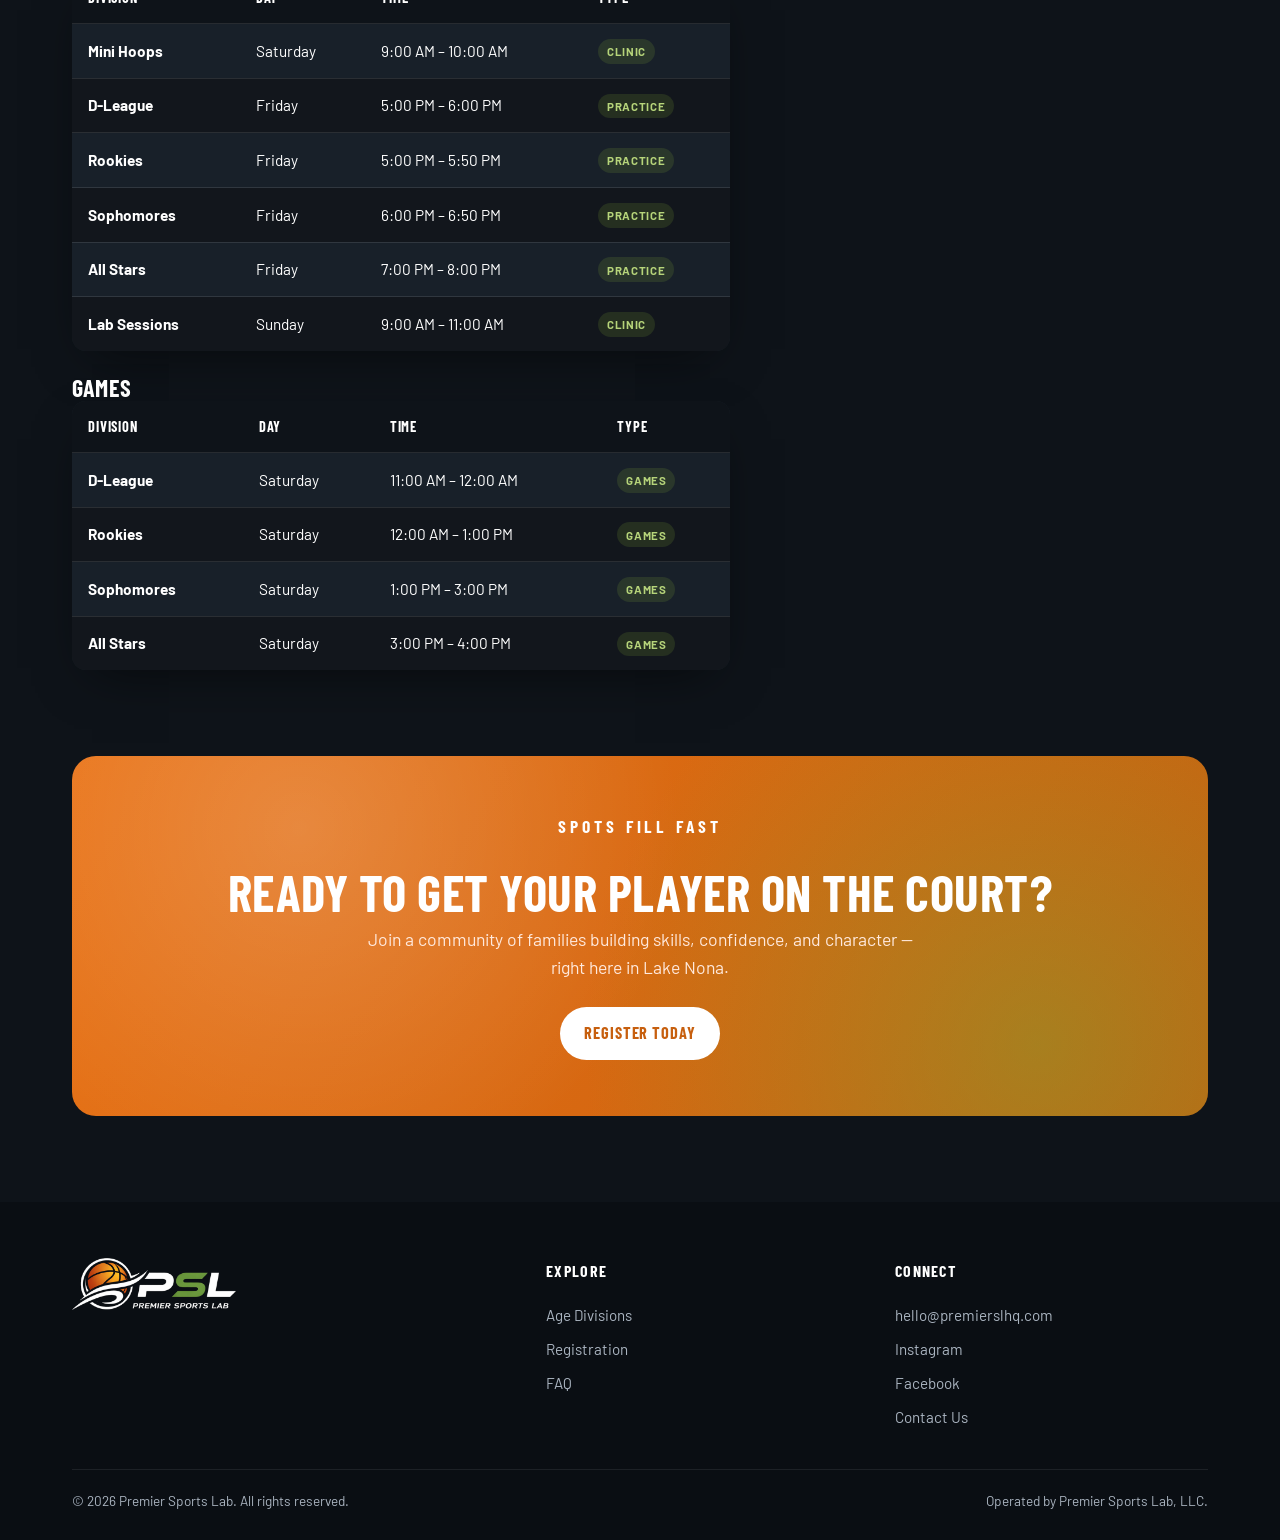
==== commit e6536e41: "updated registration links and free trial link" ====
--- a/index.html
+++ b/index.html
@@ -38,8 +38,7 @@
           <a
             class="btn btn-primary nav-cta"
             data-href="registrationUrl"
-            href="register.html"
-            >Register Now</a>
+            href="http://premiersportslab.leagueapps.com/leagues/basketball/5173650-free-trial-registration">Register For A Free Trial</a>
         </nav>
         <div class="nav-right">
           <button
@@ -87,8 +86,10 @@
             </div>
           </br>
             <div class="hero-cta">
-              <a class="btn btn-primary" href="register.html">Register Your Player</a>
+              <a class="btn btn-primary" href="register.html">Sign Up now!</a>
               <a class="btn btn-green" href="divisions.html">New To PSL?</a>
+              <a class="btn btn-primary" href="https://www.instagram.com/premiersportslab/">Follow us on instagram!</a>
+          </a>
             </div>
           </div>
           <div class="hero-card">
